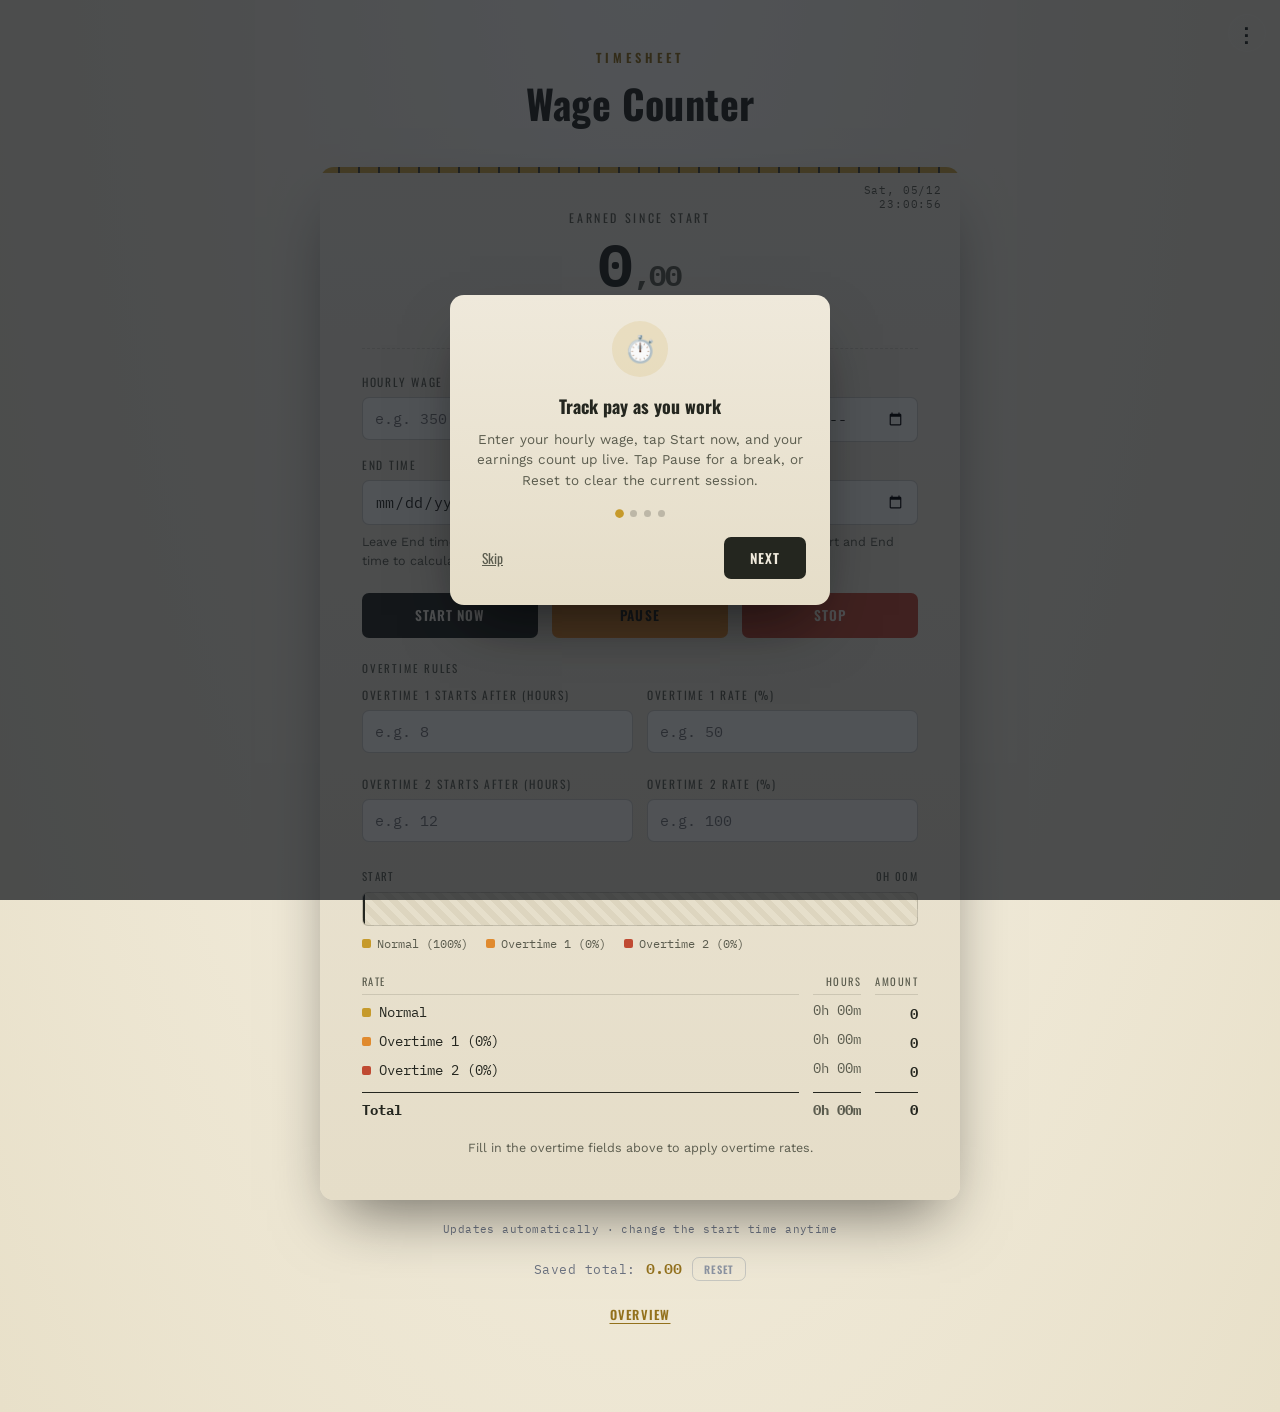
==== android/app/src/main/assets/www/index.html @ 8dcdb52b "Add files via upload" ====
<!DOCTYPE html>
<html lang="en">
<head>
<meta charset="UTF-8">
<meta name="viewport" content="width=device-width, initial-scale=1.0">
<title>Timesheet — Wage Counter</title>
<meta name="theme-color" content="#161b22">
<link rel="stylesheet" href="fonts/fonts.css">
<style>
  :root{
    --bg: #161b22;
    --bg-vignette: #0f1319;
    --paper: #efe9db;
    --paper-2: #e5ddc8;
    --ink: #24261f;
    --ink-soft: #5b5c4e;
    --brass: #c69a2b;
    --brass-soft: #ddc27a;
    --amber: #e08a2e;
    --rust: #c04a32;
    --manual: #5c8a8d;
    --muted: #8b93a1;
    --line: rgba(36,38,31,0.14);

    /* "shell" = the outer page chrome outside the paper card, theme-aware */
    --shell-bg-1: #232b38;
    --shell-bg-2: #161b22;
    --shell-bg-3: #0f1319;
    --shell-text: #f2eee2;
    --shell-text-soft: #ddc27a;
    --shell-muted: #8b93a1;
  }

  :root[data-theme="light"]{
    --shell-bg-1: #fdfbf5;
    --shell-bg-2: #f2ecdc;
    --shell-bg-3: #e8e0c9;
    --shell-text: #24261f;
    --shell-text-soft: #93711c;
    --shell-muted: #6b7280;
  }

  *{ box-sizing: border-box; }

  html,body{
    margin:0; padding:0;
    min-height:100vh;
    background:
      radial-gradient(ellipse at 50% -10%, var(--shell-bg-1) 0%, var(--shell-bg-2) 45%, var(--shell-bg-3) 100%);
    font-family: 'Work Sans', sans-serif;
    color: var(--shell-text);
    -webkit-font-smoothing: antialiased;
    transition: background .2s ease, color .2s ease;
  }

  body{
    display:flex;
    align-items:flex-start;
    justify-content:center;
    padding: 48px 18px 80px;
  }

  .wrap{ width:100%; max-width: 640px; }

  .eyebrow{
    font-family:'Oswald', sans-serif;
    font-weight:600;
    letter-spacing: 0.32em;
    text-transform: uppercase;
    font-size: 12.5px;
    color: var(--shell-text-soft);
    text-align:center;
    margin: 0 0 6px;
  }

  h1{
    font-family:'Oswald', sans-serif;
    font-weight:700;
    font-size: clamp(28px, 5.5vw, 40px);
    text-align:center;
    letter-spacing: 0.01em;
    margin: 0 0 34px;
    color: var(--shell-text);
  }

  .card{
    background: linear-gradient(180deg, var(--paper) 0%, var(--paper-2) 100%);
    color: var(--ink);
    border-radius: 14px;
    padding: 34px clamp(20px, 5vw, 42px) 30px;
    box-shadow:
      0 30px 60px -20px rgba(0,0,0,0.55),
      0 2px 0 rgba(255,255,255,0.05) inset;
    position: relative;
    overflow: hidden;
  }

  .card::before{
    content:"";
    position:absolute; top:0; left:0; right:0; height:6px;
    background: repeating-linear-gradient(90deg, var(--brass) 0 18px, var(--ink) 18px 20px);
    opacity:0.85;
  }

  .punch{
    position:absolute; top:16px; right:18px;
    font-family:'IBM Plex Mono', monospace;
    font-size:10.5px;
    color: var(--ink-soft);
    letter-spacing: 0.08em;
    text-align:right;
  }
  .punch span{ display:block; }

  .hero{
    text-align:center;
    padding: 8px 0 26px;
    border-bottom: 1px dashed var(--line);
    margin-bottom: 24px;
  }

  .hero-label{
    font-family:'Oswald', sans-serif;
    text-transform:uppercase;
    letter-spacing:0.22em;
    font-size:12px;
    color: var(--ink-soft);
    margin-bottom: 10px;
  }

  .kr-display{
    font-family:'IBM Plex Mono', monospace;
    font-weight:700;
    font-size: clamp(38px, 9vw, 58px);
    line-height:1;
    letter-spacing: -0.01em;
    color: var(--ink);
    font-variant-numeric: tabular-nums;
  }
  .kr-display .oere{ font-size: 0.5em; color: var(--ink-soft); }

  .hero-sub{
    margin-top: 10px;
    font-family:'IBM Plex Mono', monospace;
    font-size: 13.5px;
    color: var(--ink-soft);
  }
  .hero-sub b{ color: var(--rust); font-weight:600; }

  .row{
    display:flex; gap: 14px; flex-wrap: wrap;
    margin-bottom: 22px;
  }
  .field{ flex: 1 1 200px; }

  label{
    display:block;
    font-family:'Oswald', sans-serif;
    font-size: 11.5px;
    text-transform: uppercase;
    letter-spacing: 0.15em;
    color: var(--ink-soft);
    margin-bottom: 7px;
  }

  input[type="number"], input[type="datetime-local"], input[type="date"]{
    width: 100%;
    font-family:'IBM Plex Mono', monospace;
    font-size: 15px;
    padding: 11px 12px;
    border-radius: 7px;
    border: 1.5px solid rgba(36,38,31,0.22);
    background: #fbf9f3;
    color: var(--ink);
    outline: none;
    transition: border-color .15s ease, box-shadow .15s ease;
  }
  input:focus{
    border-color: var(--brass);
    box-shadow: 0 0 0 3px rgba(198,154,43,0.22);
  }

  .btnrow{ display:flex; align-items:flex-end; }

  button{
    width:100%;
    font-family:'Oswald', sans-serif;
    font-weight:600;
    letter-spacing: 0.08em;
    text-transform: uppercase;
    font-size: 13.5px;
    padding: 12.5px 16px;
    border-radius: 7px;
    border: none;
    cursor: pointer;
    background: var(--ink);
    color: var(--paper);
    transition: transform .12s ease, background .15s ease;
  }
  button:hover{ background:#3a3c30; }
  button:active{ transform: scale(0.97); }
  button:focus-visible{ outline: 3px solid var(--brass); outline-offset:2px; }

  button.btn-pause{ background: var(--amber); color: var(--ink); }
  button.btn-pause:hover{ background:#c97a1f; }
  button.btn-pause.is-paused{ background: var(--rust); color: var(--paper); }
  button.btn-pause.is-paused:hover{ background:#a63d28; }

  button.btn-stop{ background: var(--rust); color: var(--paper); }
  button.btn-stop:hover{ background:#a63d28; }

  button.btn-add{ background: var(--amber); color: var(--ink); }
  button.btn-add:hover{ background:#c97a1f; }

  button.btn-reset-mode{ background: var(--rust); color: var(--paper); }
  button.btn-reset-mode:hover{ background:#a63d28; }

  .total-bar{
    display:flex; align-items:baseline; justify-content:center; gap: 10px;
    margin-top: 20px;
    font-family:'IBM Plex Mono', monospace;
    font-size: 13px;
    color: var(--shell-muted);
  }
  .total-bar .total-label{ letter-spacing:0.04em; }
  .total-bar .total-value{ color: var(--shell-text-soft); font-weight:600; font-size: 15px; }
  .total-reset{
    width:auto; padding: 3px 11px; font-size: 10.5px;
    background: transparent; border: 1px solid rgba(139,147,161,0.4); color: var(--muted);
    text-transform: uppercase; letter-spacing: 0.08em;
  }
  .total-reset:hover{ background: rgba(139,147,161,0.15); }

  .modal-overlay{
    display:none; position:fixed; inset:0; background: rgba(15,19,25,0.72);
    align-items:center; justify-content:center; padding: 20px; z-index: 60;
  }
  .modal-overlay.show{ display:flex; }
  .modal-box{
    background: linear-gradient(180deg, var(--paper) 0%, var(--paper-2) 100%);
    color: var(--ink); border-radius: 14px; padding: 26px 24px; max-width: 380px; width:100%;
    box-shadow: 0 30px 60px -20px rgba(0,0,0,0.6);
  }
  .modal-box h3{ font-family:'Oswald', sans-serif; margin:0 0 10px; font-size:18px; }
  .modal-box p{ font-size:13.5px; color: var(--ink-soft); margin: 0 0 20px; line-height:1.5; }
  .modal-actions{ display:flex; flex-direction:column; gap:8px; }
  .modal-actions button{ width:100%; }
  .modal-cancel{
    background:none; color:var(--ink-soft); text-decoration:underline;
    font-weight:400; text-transform:none; letter-spacing:0; padding:6px;
  }
  .modal-cancel:hover{ background:none; color: var(--ink); }

  /* --- Onboarding tutorial (first launch) --- */
  .onboard-icon{
    width: 56px; height:56px; border-radius:50%;
    background: rgba(198,154,43,0.14);
    display:flex; align-items:center; justify-content:center;
    font-size: 26px; margin: 0 auto 16px;
  }
  .onboard-box h3{ text-align:center; }
  .onboard-box p{ text-align:center; }
  .onboard-dots{
    display:flex; justify-content:center; gap:7px; margin: 4px 0 20px;
  }
  .onboard-dots span{
    width:7px; height:7px; border-radius:50%;
    background: rgba(36,38,31,0.22);
    transition: background .2s ease, transform .2s ease;
  }
  .onboard-dots span.active{ background: var(--brass); transform: scale(1.25); }
  .onboard-actions{
    display:flex; align-items:center; justify-content:space-between; gap:12px;
  }
  .onboard-skip{
    width:auto; background:none; color: var(--ink-soft);
    text-decoration: underline; font-weight:400; text-transform:none;
    letter-spacing:0; padding:8px;
  }
  .onboard-skip:hover{ background:none; color: var(--ink); }
  .onboard-next{ width:auto; padding: 11px 26px; }

  .modal-box label{ text-align:left; }
  .modal-box input[type="date"],
  .modal-box input[type="number"]{
    margin-bottom: 16px;
  }
  .modal-box textarea{
    width:100%;
    font-family:'Work Sans', sans-serif;
    font-size: 14px;
    padding: 10px 12px;
    border-radius: 7px;
    border: 1.5px solid rgba(36,38,31,0.22);
    background: #fbf9f3;
    color: var(--ink);
    outline: none;
    resize: vertical;
    min-height: 56px;
    margin: 6px 0 18px;
    box-sizing: border-box;
  }
  .modal-box textarea:focus{ border-color: var(--brass); box-shadow: 0 0 0 3px rgba(198,154,43,0.22); }

  .extra-toggle{
    background:none; border: 1.5px dashed rgba(198,154,43,0.5);
    color: var(--ink-soft); font-family:'Oswald', sans-serif;
    font-size: 12px; text-transform:uppercase; letter-spacing:0.08em;
    padding: 10px; border-radius: 8px; margin-bottom: 16px;
  }
  .extra-toggle:hover{ background: rgba(198,154,43,0.08); color: var(--ink); }
  .extra-fields input{ margin-bottom: 16px; }

  .duplicate-notice{
    background: rgba(92,138,141,0.12);
    border: 1.5px dashed var(--manual);
    border-radius: 9px;
    padding: 12px 14px;
    margin: -6px 0 18px;
  }
  .duplicate-notice p{
    font-size: 12.5px; color: var(--ink); line-height:1.5; margin: 0 0 10px;
  }

  /* --- Overview link / navigation --- */
  .overview-link-row{ text-align:center; margin-top: 16px; }
  .overview-link{
    width:auto; background:none; color: var(--shell-text-soft);
    text-decoration: underline; text-underline-offset: 3px;
    font-family:'Oswald', sans-serif; font-size: 12.5px;
    letter-spacing: 0.1em; text-transform: uppercase; padding: 8px;
  }
  .overview-link:hover{ background:none; color: var(--shell-text); }

  /* --- Overview screen --- */
  #overviewView{ display:none; }
  .overview-topbar{
    display:flex; align-items:center; justify-content:space-between; gap: 10px;
    margin-bottom: 18px;
  }
  .overview-topbar button{
    width:auto; padding: 10px 16px; font-size: 12.5px;
    flex-shrink:0;
  }

  .selection-summary{
    display:none;
    align-items:center; justify-content:space-between; gap:12px;
    background: rgba(198,154,43,0.14);
    border: 1.5px dashed rgba(198,154,43,0.55);
    border-radius: 10px;
    padding: 12px 16px;
    margin-bottom: 18px;
    color: var(--paper);
    font-family:'IBM Plex Mono', monospace;
    font-size: 13px;
  }
  .selection-summary.show{ display:flex; }
  .selection-summary .sel-value{ color: var(--brass-soft); font-weight:700; font-size:16px; }
  .selection-summary button{ width:auto; padding: 7px 12px; font-size: 11px; }

  .week-empty{
    text-align:center; color: var(--muted); font-size: 13.5px;
    padding: 40px 10px; line-height:1.6;
  }

  .week-card{
    width:100%;
    display:flex; align-items:center; justify-content:space-between; gap: 12px;
    background: linear-gradient(180deg, var(--paper) 0%, var(--paper-2) 100%);
    color: var(--ink);
    border-radius: 12px;
    padding: 14px 40px 14px 18px;
    margin-bottom: 10px;
    border: 2px solid transparent;
    cursor: pointer;
    text-align:left;
    text-transform: none;
    letter-spacing: normal;
    font-weight: 400;
    position: relative;
    transition: border-color .12s ease, transform .1s ease;
    -webkit-tap-highlight-color: transparent;
    user-select: none;
  }
  .week-card:active{ transform: scale(0.98); }
  .week-card.manual-only{ border-color: var(--manual); }
  .week-card.selected{ border-color: var(--brass); box-shadow: 0 0 0 3px rgba(198,154,43,0.25); }
  .manual-badge{
    display:inline-block; margin-left:7px; padding:2px 7px; border-radius:5px;
    background: rgba(92,138,141,0.18); color: var(--manual);
    font-family:'IBM Plex Mono', monospace; font-size:9.5px; letter-spacing:0.06em;
    text-transform:uppercase; vertical-align:middle;
  }

  .week-card-delete{
    position:absolute; top:10px; right:10px;
    width:auto; background:none; border:none; color: var(--ink-soft);
    font-size: 13px; padding: 5px 8px; cursor:pointer; border-radius:6px;
    text-transform:none; letter-spacing:normal; font-weight:400;
  }
  .week-card-delete:hover{ background: rgba(192,74,50,0.12); color: var(--rust); }
  .week-card-delete.armed{ background: var(--rust); color: var(--paper); font-weight:600; font-size:10.5px; }

  .day-row-right{ display:flex; align-items:center; gap:8px; flex-shrink:0; }
  .entry-delete{
    width:auto; background:none; border:none; color: var(--ink-soft);
    font-size: 13px; padding: 4px 7px; cursor:pointer; border-radius:6px;
    flex-shrink:0;
  }
  .entry-delete:hover{ background: rgba(192,74,50,0.1); color: var(--rust); }
  .entry-delete.armed{ background: var(--rust); color: var(--paper); font-weight:600; font-size:10.5px; }
  .week-card .week-main{ font-family:'Oswald', sans-serif; font-weight:600; font-size: 15px; }
  .week-card .week-range{ font-size: 11.5px; color: var(--ink-soft); margin-top: 2px; font-family:'IBM Plex Mono', monospace; }
  .week-card .week-stats{ text-align:right; font-family:'IBM Plex Mono', monospace; }
  .week-card .week-amount{ font-weight:700; font-size: 16px; }
  .week-card .week-hours{ font-size: 11.5px; color: var(--ink-soft); margin-top:2px; }

  .overview-hint{
    text-align:center; color: var(--muted); font-size: 12px;
    margin-top: 18px; line-height:1.6;
  }

  /* --- Week detail bottom sheet --- */
  .sheet-overlay{
    display:none; position:fixed; inset:0; background: rgba(15,19,25,0.6);
    z-index: 70;
  }
  .sheet-overlay.show{ display:block; }
  .sheet-panel{
    position:fixed; left:0; right:0; bottom:0;
    top: 8vh;
    background: linear-gradient(180deg, var(--paper) 0%, var(--paper-2) 100%);
    color: var(--ink);
    border-radius: 18px 18px 0 0;
    padding: 20px clamp(18px, 5vw, 34px) 26px;
    box-shadow: 0 -20px 50px -10px rgba(0,0,0,0.5);
    display:flex; flex-direction:column;
    max-width: 640px; margin: 0 auto;
  }
  .sheet-handle{
    width: 40px; height:4px; border-radius:2px;
    background: rgba(36,38,31,0.25);
    margin: 0 auto 14px;
  }
  .sheet-header{
    display:flex; align-items:flex-start; justify-content:space-between;
    margin-bottom: 6px;
  }
  .sheet-header h3{ font-family:'Oswald', sans-serif; font-size:19px; margin:0; }
  .sheet-header .sheet-range{ font-size:12px; color: var(--ink-soft); font-family:'IBM Plex Mono', monospace; margin-top:3px; }
  .sheet-close{
    width:auto; background:none; color: var(--ink-soft);
    font-size: 20px; line-height:1; padding: 2px 8px;
  }
  .sheet-close:hover{ background: rgba(36,38,31,0.08); }
  .sheet-total{
    font-family:'IBM Plex Mono', monospace; font-size: 13.5px; color: var(--ink-soft);
    margin: 10px 0 14px; padding-bottom: 12px; border-bottom: 1px dashed var(--line);
  }
  .sheet-total b{ color: var(--ink); font-size: 16px; }
  .sheet-days{ overflow-y:auto; flex:1; }
  .day-row{
    padding: 12px 0; border-bottom: 1px solid var(--line);
  }
  .day-row:last-child{ border-bottom:none; }
  .day-row-top{
    display:flex; align-items:baseline; justify-content:space-between; gap: 10px;
  }
  .day-row .day-date{ font-family:'Oswald', sans-serif; font-weight:600; font-size: 14px; }
  .day-row .day-stats{
    font-family:'IBM Plex Mono', monospace; font-size: 13px; text-align:right; color: var(--ink-soft);
    white-space:nowrap;
  }
  .day-row .day-stats b{ color: var(--ink); }
  .day-row .day-comment{
    margin-top: 5px; font-size: 12.5px; color: var(--ink-soft);
    font-style: italic; line-height:1.4;
  }
  .day-row .day-extra{
    margin-top: 5px; font-size: 12.5px; color: var(--manual); font-weight:600;
  }

  /* --- Theme menu (3-dot button, top of app) --- */
  .theme-menu-btn{
    position: fixed; top: 14px; right: 14px; z-index: 55;
    width: 38px; height:38px; padding:0;
    border-radius: 50%;
    background: rgba(255,255,255,0.06);
    color: var(--shell-text, #f2eee2);
    font-size: 20px; line-height:1;
    display:flex; align-items:center; justify-content:center;
    border: 1px solid rgba(255,255,255,0.12);
  }
  .theme-menu-btn:hover{ background: rgba(255,255,255,0.12); }

  .theme-menu{
    display:none; position: fixed; top: 58px; right: 14px; z-index: 55;
    background: linear-gradient(180deg, var(--paper) 0%, var(--paper-2) 100%);
    border-radius: 12px; padding: 8px;
    box-shadow: 0 16px 36px -12px rgba(0,0,0,0.5);
    min-width: 190px;
  }
  .theme-menu.show{ display:block; }
  .theme-menu button{
    width:100%; text-align:left; background:none; color: var(--ink);
    text-transform:none; letter-spacing:normal; font-weight:500; font-size:13.5px;
    padding: 10px 12px; border-radius: 7px;
    display:flex; align-items:center; justify-content:space-between;
  }
  .theme-menu button:hover{ background: rgba(36,38,31,0.07); }
  .theme-menu button.active{ color: var(--ink); font-weight:700; }
  .theme-menu button.active::after{ content:"✓"; color: var(--brass); font-weight:700; }

  .row.btnrow-outer{ margin-bottom: 22px; }
  .row.btnrow-outer .field{ flex: 1 1 160px; }

  .section-label{
    font-family:'Oswald', sans-serif;
    text-transform:uppercase;
    letter-spacing:0.18em;
    font-size:11px;
    color: var(--ink-soft);
    margin: 2px 0 10px;
  }

  .paused-flag{
    display:inline-block;
    margin-left: 8px;
    color: var(--rust);
    font-weight: 700;
  }

  .timeline-wrap{ margin: 26px 0 22px; }
  .timeline-label{
    display:flex; justify-content:space-between;
    font-family:'Oswald', sans-serif;
    font-size: 11px; letter-spacing:0.12em; text-transform:uppercase;
    color: var(--ink-soft);
    margin-bottom: 8px;
  }

  .timeline{
    position:relative;
    height: 34px;
    border-radius: 6px;
    background: repeating-linear-gradient(45deg, #ddd5bf 0 6px, #e6dfcb 6px 12px);
    border: 1.5px solid rgba(36,38,31,0.18);
    overflow: hidden;
    display:flex;
  }
  .seg{
    height:100%;
    position:relative;
    min-width: 2px;
    transition: width .4s ease;
  }
  .seg.n{ background: linear-gradient(180deg, var(--brass-soft), var(--brass)); }
  .seg.h50{ background: linear-gradient(180deg, #f0ab5d, var(--amber)); }
  .seg.h100{ background: linear-gradient(180deg, #d97158, var(--rust)); }

  .now-marker{
    position:absolute; top:-5px; bottom:-5px;
    width: 2px; background: var(--ink);
    left: 100%;
  }
  .now-marker::after{
    content:"NOW";
    position:absolute; top:-19px; left:50%; transform:translateX(-50%);
    font-family:'IBM Plex Mono', monospace;
    font-size: 9.5px; font-weight:700;
    letter-spacing:0.05em;
    color: var(--ink-soft);
  }
  .now-marker::before{
    content:"";
    position:absolute; top:-4px; left:50%; transform:translateX(-50%);
    width:6px; height:6px; border-radius:50%;
    background: var(--rust);
    box-shadow: 0 0 0 3px rgba(192,74,50,0.25);
  }

  .legend{
    display:flex; gap: 18px; flex-wrap:wrap;
    margin-top: 10px;
    font-family:'IBM Plex Mono', monospace;
    font-size: 11.5px;
    color: var(--ink-soft);
  }
  .legend span{ display:inline-flex; align-items:center; gap:6px; }
  .dot{ width:9px; height:9px; border-radius:2px; display:inline-block; }
  .dot.n{ background: var(--brass); }
  .dot.h50{ background: var(--amber); }
  .dot.h100{ background: var(--rust); }

  .breakdown{
    display:grid;
    grid-template-columns: 1fr auto auto;
    gap: 6px 14px;
    font-family:'IBM Plex Mono', monospace;
    font-size: 14px;
  }
  .breakdown .head{
    font-family:'Oswald', sans-serif;
    font-size: 10.5px;
    text-transform:uppercase;
    letter-spacing:0.14em;
    color: var(--ink-soft);
    padding-bottom: 5px;
    border-bottom: 1px solid var(--line);
  }
  .breakdown .rate-label{ display:flex; align-items:center; gap:8px; }
  .breakdown .val-kr{ text-align:right; font-weight:600; }
  .breakdown .val-t{ text-align:right; color: var(--ink-soft); }
  .breakdown .tot{ border-top: 1.5px solid var(--ink); margin-top:4px; padding-top:8px; font-weight:700; }

  .hint{
    margin-top: 20px;
    font-size: 12.5px;
    color: var(--ink-soft);
    line-height:1.5;
    text-align:center;
  }

  footer{
    text-align:center;
    margin-top: 22px;
    font-family:'IBM Plex Mono', monospace;
    font-size: 11px;
    color: var(--shell-muted);
    letter-spacing: 0.04em;
  }

  .install-banner{
    display:none;
    align-items:center;
    justify-content:space-between;
    gap: 14px;
    background: linear-gradient(180deg, var(--paper) 0%, var(--paper-2) 100%);
    color: var(--ink);
    border-radius: 12px;
    padding: 14px 18px;
    margin-bottom: 22px;
    box-shadow: 0 12px 30px -12px rgba(0,0,0,0.4);
  }
  .install-banner.show{ display:flex; }
  .install-banner p{
    margin:0;
    font-size: 13.5px;
    line-height:1.4;
  }
  .install-banner strong{ display:block; font-family:'Oswald', sans-serif; font-size:13px; text-transform:uppercase; letter-spacing:0.08em; margin-bottom:2px; }
  .install-banner button{
    flex-shrink:0;
    width:auto;
    padding: 10px 18px;
    font-size:12.5px;
  }
  .install-dismiss{
    background:none; border:none; color: var(--ink-soft);
    font-size: 18px; line-height:1; cursor:pointer; padding: 0 4px; width:auto;
  }

  @media (prefers-reduced-motion: reduce){
    .seg{ transition:none; }
  }
</style>
</head>
<body>
<button id="themeMenuBtn" class="theme-menu-btn" aria-label="Theme settings">⋮</button>
<div id="themeMenu" class="theme-menu">
  <button type="button" data-theme-choice="light">Light</button>
  <button type="button" data-theme-choice="dark">Dark</button>
  <button type="button" data-theme-choice="system">Use device setting</button>
</div>

<div class="modal-overlay" id="onboardModal">
  <div class="modal-box onboard-box" id="onboardBox">
    <!-- content filled in by JS -->
  </div>
</div>

<div class="wrap">
  <p class="eyebrow">Timesheet</p>
  <h1>Wage Counter</h1>

  <div class="install-banner" id="installBanner">
    <p><strong>Install this app</strong>Get a full-screen app with no browser bar, and offline access.</p>
    <button id="installBtn">Install</button>
    <button class="install-dismiss" id="installDismiss" aria-label="Dismiss">✕</button>
  </div>

  <div class="card">
    <div class="punch"><span id="punchDate">—</span><span id="punchClock">—</span></div>

    <div class="hero">
      <div class="hero-label">Earned since start</div>
      <div class="kr-display"><span id="krWhole">0</span><span class="oere">,<span id="krOere">00</span></span></div>
      <div class="hero-sub" id="heroSub">Set hourly wage and start time to begin</div>
    </div>

    <div class="row">
      <div class="field">
        <label for="wage">Hourly wage</label>
        <input type="number" id="wage" min="0" step="0.01" placeholder="e.g. 350.00" value="">
      </div>
      <div class="field">
        <label for="startInput">Start time</label>
        <input type="datetime-local" id="startInput">
      </div>
      <div class="field">
        <label for="endInput">End time</label>
        <input type="datetime-local" id="endInput">
      </div>
    </div>
    <p class="hint" style="margin-top:-14px; margin-bottom:22px; text-align:left;">Leave End time blank to keep counting live from now. Enter both a past Start and End time to calculate an already-worked shift.</p>

    <div class="row btnrow-outer">
      <div class="field btnrow">
        <button id="startBtn">Start now</button>
      </div>
      <div class="field btnrow">
        <button id="pauseBtn" class="btn-pause">Pause</button>
      </div>
      <div class="field btnrow">
        <button id="stopBtn" class="btn-stop">Stop</button>
      </div>
    </div>

    <div class="section-label">Overtime rules</div>
    <div class="row">
      <div class="field">
        <label for="ot1Hours">Overtime 1 starts after (hours)</label>
        <input type="number" id="ot1Hours" min="0" step="0.25" placeholder="e.g. 8" value="">
      </div>
      <div class="field">
        <label for="ot1Pct">Overtime 1 rate (%)</label>
        <input type="number" id="ot1Pct" min="0" step="1" placeholder="e.g. 50" value="">
      </div>
    </div>
    <div class="row">
      <div class="field">
        <label for="ot2Hours">Overtime 2 starts after (hours)</label>
        <input type="number" id="ot2Hours" min="0" step="0.25" placeholder="e.g. 12" value="">
      </div>
      <div class="field">
        <label for="ot2Pct">Overtime 2 rate (%)</label>
        <input type="number" id="ot2Pct" min="0" step="1" placeholder="e.g. 100" value="">
      </div>
    </div>

    <div class="timeline-wrap">
      <div class="timeline-label"><span>Start</span><span id="elapsedLabel">0h 00m</span></div>
      <div class="timeline" id="timeline">
        <div class="now-marker" id="nowMarker"></div>
      </div>
      <div class="legend">
        <span><i class="dot n"></i>Normal (100%)</span>
        <span><i class="dot h50"></i><span id="legendOt1Label">Overtime 1 (50%)</span></span>
        <span><i class="dot h100"></i><span id="legendOt2Label">Overtime 2 (100%)</span></span>
      </div>
    </div>

    <div class="breakdown">
      <div class="head">Rate</div>
      <div class="head" style="text-align:right;">Hours</div>
      <div class="head" style="text-align:right;">Amount</div>

      <div class="rate-label"><i class="dot n"></i>Normal</div>
      <div class="val-t" id="tN">0h 00m</div>
      <div class="val-kr" id="krN">0</div>

      <div class="rate-label"><i class="dot h50"></i><span id="rateOt1Label">Overtime 1</span></div>
      <div class="val-t" id="t50">0h 00m</div>
      <div class="val-kr" id="kr50">0</div>

      <div class="rate-label"><i class="dot h100"></i><span id="rateOt2Label">Overtime 2</span></div>
      <div class="val-t" id="t100">0h 00m</div>
      <div class="val-kr" id="kr100">0</div>

      <div class="rate-label tot">Total</div>
      <div class="val-t tot" id="tTot">0h 00m</div>
      <div class="val-kr tot" id="krTot">0</div>
    </div>

    <p class="hint" id="hintText">Overtime rates apply after the hours you set above. Leave a field blank to skip that overtime tier.</p>
  </div>

  <footer>Updates automatically · change the start time anytime</footer>

  <div class="total-bar">
    <span class="total-label">Saved total:</span>
    <span class="total-value" id="totalValue">0</span>
    <button class="total-reset" id="resetTotalBtn">Reset</button>
  </div>

  <div class="overview-link-row">
    <button class="overview-link" id="overviewBtn">Overview</button>
  </div>
</div>

<div class="wrap" id="overviewView">
  <p class="eyebrow">Timesheet</p>
  <h1>Overview</h1>

  <div class="card">
    <div class="overview-topbar">
      <button id="mainPageBtn">← Main page</button>
      <button id="addWeekBtn" class="btn-add">+ Add week</button>
    </div>

    <div class="selection-summary" id="selectionSummary">
      <span><span id="selCount">0</span> weeks selected · <span class="sel-value" id="selTotal">0</span></span>
      <button id="selClearBtn" class="modal-cancel" style="text-decoration:underline;">Clear</button>
    </div>

    <div id="weeksList"></div>

    <p class="overview-hint">Tap a week to see the daily breakdown. Double-tap a week to add it to a combined total — double-tap again to remove it.</p>
  </div>
</div>

<div class="sheet-overlay" id="sheetOverlay">
  <div class="sheet-panel">
    <div class="sheet-handle"></div>
    <div class="sheet-header">
      <div>
        <h3 id="sheetTitle">Week</h3>
        <div class="sheet-range" id="sheetRange"></div>
      </div>
      <button class="sheet-close" id="sheetCloseBtn" aria-label="Close">✕</button>
    </div>
    <div class="sheet-total" id="sheetTotal"></div>
    <div class="sheet-days" id="sheetDays"></div>
  </div>
</div>

<div class="modal-overlay" id="addWeekModal">
  <div class="modal-box">
    <h3>Add a week's earnings</h3>
    <p>For a week you didn't track day-by-day — this adds one total for the whole week, with no daily breakdown.</p>
    <label for="addWeekDate">Any date within that week</label>
    <input type="date" id="addWeekDate">
    <label for="addWeekAmount">Amount earned</label>
    <input type="number" id="addWeekAmount" min="0" step="0.01" placeholder="e.g. 4200">
    <label for="addWeekHours">Hours worked (optional)</label>
    <input type="number" id="addWeekHours" min="0" step="0.25" placeholder="e.g. 37.5">
    <label for="addWeekComment">Comment (optional)</label>
    <textarea id="addWeekComment" placeholder="e.g. estimated from payslip"></textarea>

    <div class="duplicate-notice" id="duplicateNotice" style="display:none;">
      <p id="duplicateNoticeText"></p>
      <button id="editExistingBtn" class="btn-add">Edit existing entry instead</button>
    </div>

    <div class="modal-actions">
      <button id="addWeekSaveBtn" class="btn-add">Add</button>
      <button id="addWeekCancelBtn" class="modal-cancel">Cancel</button>
    </div>
  </div>
</div>

<div class="modal-overlay" id="stopModal">
  <div class="modal-box">
    <h3>Stop this session?</h3>
    <p>Save this session's earnings to your saved total before stopping?</p>
    <label for="stopComment">Comment (optional)</label>
    <textarea id="stopComment" placeholder="e.g. covered for Alex, extra busy shift…"></textarea>

    <button type="button" id="extraToggleBtn" class="extra-toggle">+ Add extra amount (tips, bonus…)</button>
    <div id="extraFields" class="extra-fields" style="display:none;">
      <label for="extraDesc">What is it?</label>
      <input type="text" id="extraDesc" placeholder="e.g. tips">
      <label for="extraAmount">Extra amount</label>
      <input type="number" id="extraAmount" min="0" step="0.01" placeholder="e.g. 150">
    </div>

    <div class="modal-actions">
      <button id="stopSaveBtn">Save &amp; stop</button>
      <button id="stopDiscardBtn" class="btn-stop">Discard &amp; stop</button>
      <button id="stopCancelBtn" class="modal-cancel">Cancel</button>
    </div>
  </div>
</div>

<script>
  // --- Theme (light / dark / system) — applied immediately, before anything
  // else, so the page never flashes the wrong theme on load ---
  const THEME_STORAGE_KEY = 'wage-counter-theme-v1';

  function getSystemTheme(){
    return (window.matchMedia && window.matchMedia('(prefers-color-scheme: light)').matches) ? 'light' : 'dark';
  }
  function loadThemeChoice(){
    try{ return localStorage.getItem(THEME_STORAGE_KEY) || 'system'; }catch(e){ return 'system'; }
  }
  function saveThemeChoice(choice){
    try{ localStorage.setItem(THEME_STORAGE_KEY, choice); }catch(e){ /* ignore */ }
  }
  let currentThemeChoice = loadThemeChoice();
  function applyTheme(choice){
    const effective = choice === 'system' ? getSystemTheme() : choice;
    document.documentElement.setAttribute('data-theme', effective);
  }
  applyTheme(currentThemeChoice);
  if(window.matchMedia){
    window.matchMedia('(prefers-color-scheme: light)').addEventListener('change', () => {
      if(currentThemeChoice === 'system') applyTheme('system');
    });
  }

  // --- Storage (localStorage) ---
  const STORAGE_KEY = 'wage-counter-state-v2';
  const TOTAL_STORAGE_KEY = 'wage-counter-saved-total-v1';

  let savedTotal = 0;
  function loadSavedTotal(){
    try{
      const raw = localStorage.getItem(TOTAL_STORAGE_KEY);
      savedTotal = raw ? (parseFloat(raw) || 0) : 0;
    }catch(e){ savedTotal = 0; }
  }
  function persistSavedTotal(){
    try{ localStorage.setItem(TOTAL_STORAGE_KEY, String(savedTotal)); }catch(e){ /* ignore */ }
  }
  function renderSavedTotal(){
    document.getElementById('totalValue').textContent = savedTotal.toLocaleString('en-GB', {minimumFractionDigits:2, maximumFractionDigits:2});
  }

  // --- Sessions log (for the Overview page: date, hours, amount, comment per saved shift) ---
  const SESSIONS_STORAGE_KEY = 'wage-counter-sessions-v1';
  let sessions = [];

  function loadSessions(){
    try{
      const raw = localStorage.getItem(SESSIONS_STORAGE_KEY);
      sessions = raw ? (JSON.parse(raw) || []) : [];
    }catch(e){ sessions = []; }
  }
  function persistSessions(){
    try{ localStorage.setItem(SESSIONS_STORAGE_KEY, JSON.stringify(sessions)); }catch(e){ /* ignore */ }
  }

  // --- Manual week entries (a single total for a week with no day-by-day tracking) ---
  const MANUAL_STORAGE_KEY = 'wage-counter-manual-weeks-v1';
  let manualEntries = [];

  function loadManualEntries(){
    try{
      const raw = localStorage.getItem(MANUAL_STORAGE_KEY);
      manualEntries = raw ? (JSON.parse(raw) || []) : [];
    }catch(e){ manualEntries = []; }
  }
  function persistManualEntries(){
    try{ localStorage.setItem(MANUAL_STORAGE_KEY, JSON.stringify(manualEntries)); }catch(e){ /* ignore */ }
  }

  // ISO 8601 week number + week-year for a given date
  function getISOWeekInfo(date){
    const d = new Date(Date.UTC(date.getFullYear(), date.getMonth(), date.getDate()));
    const dayNum = (d.getUTCDay() + 6) % 7; // Mon=0..Sun=6
    d.setUTCDate(d.getUTCDate() - dayNum + 3); // nearest Thursday
    const firstThursday = new Date(Date.UTC(d.getUTCFullYear(), 0, 4));
    const firstDayNum = (firstThursday.getUTCDay() + 6) % 7;
    firstThursday.setUTCDate(firstThursday.getUTCDate() - firstDayNum + 3);
    const weekNo = 1 + Math.round((d - firstThursday) / (7*24*3600*1000));
    return { week: weekNo, year: d.getUTCFullYear() };
  }
  function weekKeyFor(date){
    const info = getISOWeekInfo(date);
    return `${info.year}-W${String(info.week).padStart(2,'0')}`;
  }
  // Monday 00:00 of the week containing `date` (local time)
  function getWeekStart(date){
    const d = new Date(date);
    const day = (d.getDay() + 6) % 7; // Mon=0
    d.setHours(0,0,0,0);
    d.setDate(d.getDate() - day);
    return d;
  }
  function fmtShortDate(d){
    return d.toLocaleDateString('en-GB', {day:'numeric', month:'short'});
  }

  function saveState(){
    try{
      localStorage.setItem(STORAGE_KEY, JSON.stringify({
        wage: wageInput.value,
        start: startInput.value,
        end: endInput.value,
        ot1Hours: ot1HoursInput.value,
        ot1Pct: ot1PctInput.value,
        ot2Hours: ot2HoursInput.value,
        ot2Pct: ot2PctInput.value,
        isPaused,
        pausedAt: pausedAt ? pausedAt.toISOString() : null,
        totalPausedMs
      }));
    }catch(e){ /* storage unavailable, ignore */ }
  }

  function loadState(){
    try{
      const raw = localStorage.getItem(STORAGE_KEY);
      if(!raw) return false;
      const s = JSON.parse(raw);
      if(s.wage) wageInput.value = s.wage;
      if(s.start) startInput.value = s.start;
      if(s.end) endInput.value = s.end;
      if(s.ot1Hours !== undefined && s.ot1Hours !== '') ot1HoursInput.value = s.ot1Hours;
      if(s.ot1Pct !== undefined && s.ot1Pct !== '') ot1PctInput.value = s.ot1Pct;
      if(s.ot2Hours !== undefined && s.ot2Hours !== '') ot2HoursInput.value = s.ot2Hours;
      if(s.ot2Pct !== undefined && s.ot2Pct !== '') ot2PctInput.value = s.ot2Pct;
      isPaused = !!s.isPaused;
      pausedAt = s.pausedAt ? new Date(s.pausedAt) : null;
      totalPausedMs = s.totalPausedMs || 0;
      return true;
    }catch(e){ return false; }
  }

  const wageInput = document.getElementById('wage');
  const startInput = document.getElementById('startInput');
  const endInput = document.getElementById('endInput');
  const startBtn = document.getElementById('startBtn');
  const pauseBtn = document.getElementById('pauseBtn');
  const stopBtn = document.getElementById('stopBtn');
  const stopModal = document.getElementById('stopModal');
  const stopSaveBtn = document.getElementById('stopSaveBtn');
  const stopDiscardBtn = document.getElementById('stopDiscardBtn');
  const stopCancelBtn = document.getElementById('stopCancelBtn');
  const resetTotalBtn = document.getElementById('resetTotalBtn');
  const ot1HoursInput = document.getElementById('ot1Hours');
  const ot1PctInput = document.getElementById('ot1Pct');
  const ot2HoursInput = document.getElementById('ot2Hours');
  const ot2PctInput = document.getElementById('ot2Pct');

  // pause state
  let isPaused = false;
  let pausedAt = null;      // Date when pause was pressed
  let totalPausedMs = 0;    // accumulated paused time since start

  function toLocalInputValue(d){
    const pad = n => String(n).padStart(2,'0');
    return `${d.getFullYear()}-${pad(d.getMonth()+1)}-${pad(d.getDate())}T${pad(d.getHours())}:${pad(d.getMinutes())}`;
  }

  // effective "now" that accounts for pause (freezes progress while paused)
  function getEffectiveNow(){
    const real = new Date();
    const reference = isPaused ? pausedAt : real;
    return new Date(reference.getTime() - totalPausedMs);
  }

  // the moment used for all earnings calculations: an explicit End time if
  // one is entered (e.g. to work out an already-finished past shift), or
  // the live, pause-aware "now" if End time is left blank
  function getCalcEnd(){
    const endVal = new Date(endInput.value);
    if(endInput.value !== '' && !isNaN(endVal)) return endVal;
    return getEffectiveNow();
  }

  function hasExplicitEnd(){
    const endVal = new Date(endInput.value);
    return endInput.value !== '' && !isNaN(endVal);
  }

  function setPauseButtonState(){
    if(isPaused){
      pauseBtn.textContent = 'Resume';
      pauseBtn.classList.add('is-paused');
    } else {
      pauseBtn.textContent = 'Pause';
      pauseBtn.classList.remove('is-paused');
    }
  }

  // toggles the Start button between "Start now" (no active session) and
  // "Reset" (a session is running or paused) — Reset clears it back to 0
  function updateStartButtonLabel(){
    const hasSession = startInput.value !== '' && !isNaN(new Date(startInput.value));
    startBtn.textContent = hasSession ? 'Reset' : 'Start now';
    startBtn.classList.toggle('btn-reset-mode', hasSession);
  }

  // restore saved state — leave start blank if nothing was saved or if it
  // was intentionally reset; the counter only begins once "Start now" is pressed
  loadState();

  startBtn.addEventListener('click', () => {
    const hasSession = startInput.value !== '' && !isNaN(new Date(startInput.value));
    if(hasSession){
      // Reset: clear the running session entirely — back to 0, won't count
      // again until "Start now" is pressed
      startInput.value = '';
      endInput.value = '';
    } else {
      // Start now
      startInput.value = toLocalInputValue(new Date());
    }
    isPaused = false;
    pausedAt = null;
    totalPausedMs = 0;
    setPauseButtonState();
    saveState();
    render();
  });

  pauseBtn.addEventListener('click', () => {
    if(!isPaused){
      isPaused = true;
      pausedAt = new Date();
    } else {
      totalPausedMs += (new Date() - pausedAt);
      isPaused = false;
      pausedAt = null;
    }
    setPauseButtonState();
    saveState();
    render();
  });

  // --- Stop button: ends the current session, optionally banking its earnings ---
  function endCurrentSession(){
    startInput.value = '';
    endInput.value = '';
    isPaused = false;
    pausedAt = null;
    totalPausedMs = 0;
    setPauseButtonState();
    saveState();
    render();
  }

  const stopComment = document.getElementById('stopComment');
  const extraToggleBtn = document.getElementById('extraToggleBtn');
  const extraFields = document.getElementById('extraFields');
  const extraDesc = document.getElementById('extraDesc');
  const extraAmount = document.getElementById('extraAmount');

  extraToggleBtn.addEventListener('click', () => {
    const showing = extraFields.style.display !== 'none';
    extraFields.style.display = showing ? 'none' : 'block';
    extraToggleBtn.textContent = showing ? '+ Add extra amount (tips, bonus…)' : '− Remove extra amount';
  });

  function resetExtraFields(){
    extraDesc.value = '';
    extraAmount.value = '';
    extraFields.style.display = 'none';
    extraToggleBtn.textContent = '+ Add extra amount (tips, bonus…)';
  }

  stopBtn.addEventListener('click', () => {
    stopModal.classList.add('show');
  });

  stopCancelBtn.addEventListener('click', () => {
    stopModal.classList.remove('show');
  });

  stopSaveBtn.addEventListener('click', () => {
    const wage = parseFloat(wageInput.value);
    const start = new Date(startInput.value);
    const calcEnd = getCalcEnd();
    if(!isNaN(start) && wage > 0 && calcEnd > start){
      const settings = getSettings();
      const data = computeAll(start, calcEnd, wage, settings);

      const extraAmt = parseFloat(extraAmount.value);
      const hasExtra = !isNaN(extraAmt) && extraAmt > 0;
      const extraDescVal = extraDesc.value.trim();
      const totalWithExtra = data.totalKr + (hasExtra ? extraAmt : 0);

      savedTotal += totalWithExtra;
      persistSavedTotal();
      renderSavedTotal();

      sessions.push({
        id: 'sess_' + Date.now() + '_' + Math.random().toString(36).slice(2,8),
        start: start.toISOString(),
        end: calcEnd.toISOString(),
        hours: data.totalHours,
        amount: totalWithExtra,
        comment: stopComment.value.trim(),
        weekKey: weekKeyFor(start),
        extra: hasExtra ? { amount: extraAmt, description: extraDescVal } : null
      });
      persistSessions();
    }
    stopComment.value = '';
    resetExtraFields();
    stopModal.classList.remove('show');
    endCurrentSession();
  });

  stopDiscardBtn.addEventListener('click', () => {
    stopComment.value = '';
    resetExtraFields();
    stopModal.classList.remove('show');
    endCurrentSession();
  });

  resetTotalBtn.addEventListener('click', () => {
    savedTotal = 0;
    persistSavedTotal();
    renderSavedTotal();
  });

  // --- Overview page: navigation, weekly summary cards, day-detail sheet,
  //     and double-tap multi-week selection for a combined total ---
  const mainView = document.querySelector('body > div.wrap:not(#overviewView)');
  const overviewView = document.getElementById('overviewView');
  const overviewBtn = document.getElementById('overviewBtn');
  const mainPageBtn = document.getElementById('mainPageBtn');
  const weeksList = document.getElementById('weeksList');
  const selectionSummary = document.getElementById('selectionSummary');
  const selCount = document.getElementById('selCount');
  const selTotal = document.getElementById('selTotal');
  const selClearBtn = document.getElementById('selClearBtn');
  const sheetOverlay = document.getElementById('sheetOverlay');
  const sheetTitle = document.getElementById('sheetTitle');
  const sheetRange = document.getElementById('sheetRange');
  const sheetTotal = document.getElementById('sheetTotal');
  const sheetDays = document.getElementById('sheetDays');
  const sheetCloseBtn = document.getElementById('sheetCloseBtn');

  let selectedWeeks = new Set();
  const weekClickTimers = {};
  const DOUBLE_TAP_MS = 320;

  function showOverview(){
    mainView.style.display = 'none';
    overviewView.style.display = 'block';
    renderOverview();
  }
  function showMain(){
    overviewView.style.display = 'none';
    mainView.style.display = '';
  }

  overviewBtn.addEventListener('click', showOverview);
  mainPageBtn.addEventListener('click', showMain);

  function groupSessionsByWeek(){
    const groups = {};
    sessions.forEach(s => {
      if(!groups[s.weekKey]) groups[s.weekKey] = [];
      groups[s.weekKey].push(s);
    });
    return groups;
  }

  function getAllWeekKeys(){
    const keys = new Set();
    sessions.forEach(s => keys.add(s.weekKey));
    manualEntries.forEach(m => keys.add(m.weekKey));
    return Array.from(keys);
  }

  function getWeekAggregate(weekKey){
    const weekSessions = sessions.filter(s => s.weekKey === weekKey);
    const weekManuals = manualEntries.filter(m => m.weekKey === weekKey);
    const amount = weekSessions.reduce((sum,s) => sum+s.amount, 0) + weekManuals.reduce((sum,m) => sum+m.amount, 0);
    const hours = weekSessions.reduce((sum,s) => sum+s.hours, 0) + weekManuals.reduce((sum,m) => sum+(m.hours||0), 0);
    return { weekSessions, weekManuals, amount, hours, count: weekSessions.length + weekManuals.length };
  }

  // Monday (local, midnight) of the ISO week described by a 'YYYY-Www' key —
  // works even for weeks that only have a manual entry and no tracked session
  function weekKeyToMonday(weekKey){
    const [yearStr, weekStr] = weekKey.split('-W');
    const year = parseInt(yearStr, 10);
    const week = parseInt(weekStr, 10);
    const jan4 = new Date(year, 0, 4);
    const jan4Day = (jan4.getDay() + 6) % 7; // Mon=0
    const week1Monday = new Date(jan4);
    week1Monday.setDate(jan4.getDate() - jan4Day);
    const monday = new Date(week1Monday);
    monday.setDate(week1Monday.getDate() + (week - 1) * 7);
    return monday;
  }

  function renderOverview(){
    const weekKeys = getAllWeekKeys().sort().reverse(); // most recent week first

    weeksList.innerHTML = '';

    if(weekKeys.length === 0){
      weeksList.innerHTML = '<p class="week-empty">No sessions saved yet.<br>Use Stop → Save &amp; stop to log a shift, or "+ Add week" for a week without daily tracking.</p>';
      updateSelectionSummary();
      return;
    }

    weekKeys.forEach(weekKey => {
      const agg = getWeekAggregate(weekKey);
      const weekStart = weekKeyToMonday(weekKey);
      const weekEnd = new Date(weekStart);
      weekEnd.setDate(weekEnd.getDate() + 6);
      const [yearStr, weekStr] = weekKey.split('-W');
      const isManualOnly = agg.weekSessions.length === 0 && agg.weekManuals.length > 0;

      const card = document.createElement('div');
      card.className = 'week-card'
        + (isManualOnly ? ' manual-only' : '')
        + (selectedWeeks.has(weekKey) ? ' selected' : '');
      card.setAttribute('role', 'button');
      card.setAttribute('tabindex', '0');
      card.innerHTML = `
        <div>
          <div class="week-main">Week ${parseInt(weekStr,10)} · ${yearStr}${isManualOnly ? '<span class="manual-badge">Manual</span>' : ''}</div>
          <div class="week-range">${fmtShortDate(weekStart)} – ${fmtShortDate(weekEnd)}</div>
        </div>
        <div class="week-stats">
          <div class="week-amount">${agg.amount.toLocaleString('en-GB', {maximumFractionDigits:0})}</div>
          <div class="week-hours">${fmtHM(agg.hours)} · ${agg.count} entr${agg.count===1?'y':'ies'}</div>
        </div>
        <button class="week-card-delete" data-week="${weekKey}" aria-label="Delete this week">🗑</button>
      `;
      card.addEventListener('click', (e) => {
        if(e.target.closest('.week-card-delete')) return;
        handleWeekClick(weekKey);
      });
      weeksList.appendChild(card);
    });

    updateSelectionSummary();
  }

  function handleWeekClick(weekKey){
    if(weekClickTimers[weekKey]){
      // second click within the window — treat as a double-tap: toggle selection
      clearTimeout(weekClickTimers[weekKey]);
      delete weekClickTimers[weekKey];
      toggleWeekSelection(weekKey);
    } else {
      weekClickTimers[weekKey] = setTimeout(() => {
        delete weekClickTimers[weekKey];
        openWeekDetail(weekKey);
      }, DOUBLE_TAP_MS);
    }
  }

  function toggleWeekSelection(weekKey){
    if(selectedWeeks.has(weekKey)) selectedWeeks.delete(weekKey);
    else selectedWeeks.add(weekKey);
    renderOverview();
  }

  function updateSelectionSummary(){
    if(selectedWeeks.size === 0){
      selectionSummary.classList.remove('show');
      return;
    }
    let total = 0;
    selectedWeeks.forEach(wk => { total += getWeekAggregate(wk).amount; });
    selCount.textContent = selectedWeeks.size;
    selTotal.textContent = total.toLocaleString('en-GB', {maximumFractionDigits:0});
    selectionSummary.classList.add('show');
  }

  selClearBtn.addEventListener('click', () => {
    selectedWeeks.clear();
    renderOverview();
  });

  let currentSheetWeekKey = null;

  function openWeekDetail(weekKey){
    const agg = getWeekAggregate(weekKey);
    if(agg.count === 0){ closeWeekDetail(); return; }

    currentSheetWeekKey = weekKey;

    const weekStart = weekKeyToMonday(weekKey);
    const weekEnd = new Date(weekStart);
    weekEnd.setDate(weekEnd.getDate() + 6);
    const [yearStr, weekStr] = weekKey.split('-W');

    sheetTitle.textContent = `Week ${parseInt(weekStr,10)} · ${yearStr}`;
    sheetRange.textContent = `${fmtShortDate(weekStart)} – ${fmtShortDate(weekEnd)}`;
    sheetTotal.innerHTML = `${fmtHM(agg.hours)} total · <b>${agg.amount.toLocaleString('en-GB',{maximumFractionDigits:0})}</b> earned`;

    sheetDays.innerHTML = '';

    const sortedSessions = agg.weekSessions.slice().sort((a,b) => new Date(a.start) - new Date(b.start));
    const showSectionLabels = sortedSessions.length > 0 && agg.weekManuals.length > 0;

    if(showSectionLabels && sortedSessions.length){
      sheetDays.insertAdjacentHTML('beforeend', '<div class="section-label" style="margin-top:4px;">Daily sessions</div>');
    }
    sortedSessions.forEach(s => {
      const d = new Date(s.start);
      const dow = d.toLocaleDateString('en-GB', {weekday:'long'});
      const dateStr = d.toLocaleDateString('en-GB', {day:'numeric', month:'short'});
      const row = document.createElement('div');
      row.className = 'day-row';
      const extraLine = s.extra
        ? `<div class="day-extra">+ ${s.extra.amount.toLocaleString('en-GB',{maximumFractionDigits:0})}${s.extra.description ? ' — ' + escapeHtml(s.extra.description) : ''}</div>`
        : '';
      row.innerHTML = `
        <div class="day-row-top">
          <span class="day-date">${dow}, ${dateStr}</span>
          <span class="day-row-right">
            <span class="day-stats"><b>${s.amount.toLocaleString('en-GB',{maximumFractionDigits:0})}</b> · ${fmtHM(s.hours)}</span>
            <button class="entry-delete" data-type="session" data-id="${s.id}" aria-label="Delete entry">🗑</button>
          </span>
        </div>
        ${extraLine}
        ${s.comment ? `<div class="day-comment">"${escapeHtml(s.comment)}"</div>` : ''}
      `;
      sheetDays.appendChild(row);
    });

    if(showSectionLabels && agg.weekManuals.length){
      sheetDays.insertAdjacentHTML('beforeend', '<div class="section-label" style="margin-top:10px;">Manual entries (week total, no daily breakdown)</div>');
    }
    agg.weekManuals.forEach(m => {
      const row = document.createElement('div');
      row.className = 'day-row';
      const hoursPart = m.hours ? ` · ${fmtHM(m.hours)}` : '';
      row.innerHTML = `
        <div class="day-row-top">
          <span class="day-date">Manual entry</span>
          <span class="day-row-right">
            <span class="day-stats"><b>${m.amount.toLocaleString('en-GB',{maximumFractionDigits:0})}</b>${hoursPart}</span>
            <button class="entry-delete" data-type="manual" data-id="${m.id}" aria-label="Delete entry">🗑</button>
          </span>
        </div>
        ${m.comment ? `<div class="day-comment">"${escapeHtml(m.comment)}"</div>` : ''}
      `;
      sheetDays.appendChild(row);
    });

    sheetOverlay.classList.add('show');
  }

  function closeWeekDetail(){
    sheetOverlay.classList.remove('show');
    currentSheetWeekKey = null;
  }

  sheetCloseBtn.addEventListener('click', closeWeekDetail);
  sheetOverlay.addEventListener('click', (e) => {
    if(e.target === sheetOverlay) closeWeekDetail();
  });

  function escapeHtml(str){
    const div = document.createElement('div');
    div.textContent = str;
    return div.innerHTML;
  }

  // --- Delete individual entries (inside a week's detail sheet) ---
  // tap-once-to-arm, tap-again-to-confirm — consistent with the app's
  // existing double-tap pattern, no native browser dialogs
  const entryDeleteArmed = {};
  const ARM_TIMEOUT_MS = 2500;

  sheetDays.addEventListener('click', (e) => {
    const btn = e.target.closest('.entry-delete');
    if(!btn) return;
    const id = btn.dataset.id;
    const type = btn.dataset.type;

    if(entryDeleteArmed[id]){
      clearTimeout(entryDeleteArmed[id]);
      delete entryDeleteArmed[id];
      deleteEntry(type, id);
    } else {
      btn.classList.add('armed');
      btn.textContent = 'Confirm?';
      entryDeleteArmed[id] = setTimeout(() => {
        delete entryDeleteArmed[id];
        btn.classList.remove('armed');
        btn.textContent = '🗑';
      }, ARM_TIMEOUT_MS);
    }
  });

  function deleteEntry(type, id){
    if(type === 'session'){
      sessions = sessions.filter(s => s.id !== id);
      persistSessions();
    } else {
      manualEntries = manualEntries.filter(m => m.id !== id);
      persistManualEntries();
    }
    const weekKey = currentSheetWeekKey;
    renderOverview();
    if(weekKey && getWeekAggregate(weekKey).count > 0){
      openWeekDetail(weekKey);
    } else {
      closeWeekDetail();
    }
  }

  // --- Delete an entire week directly from the Overview list ---
  const weekDeleteArmed = {};

  weeksList.addEventListener('click', (e) => {
    const btn = e.target.closest('.week-card-delete');
    if(!btn) return;
    const weekKey = btn.dataset.week;

    if(weekDeleteArmed[weekKey]){
      clearTimeout(weekDeleteArmed[weekKey]);
      delete weekDeleteArmed[weekKey];
      deleteWholeWeek(weekKey);
    } else {
      btn.classList.add('armed');
      btn.textContent = 'Confirm?';
      weekDeleteArmed[weekKey] = setTimeout(() => {
        delete weekDeleteArmed[weekKey];
        btn.classList.remove('armed');
        btn.textContent = '🗑';
      }, ARM_TIMEOUT_MS);
    }
  });

  function deleteWholeWeek(weekKey){
    sessions = sessions.filter(s => s.weekKey !== weekKey);
    manualEntries = manualEntries.filter(m => m.weekKey !== weekKey);
    persistSessions();
    persistManualEntries();
    selectedWeeks.delete(weekKey);
    renderOverview();
  }

  // --- Add week modal (manual, week-level entry — no daily breakdown) ---
  const addWeekBtn = document.getElementById('addWeekBtn');
  const addWeekModal = document.getElementById('addWeekModal');
  const addWeekDate = document.getElementById('addWeekDate');
  const addWeekAmount = document.getElementById('addWeekAmount');
  const addWeekHours = document.getElementById('addWeekHours');
  const addWeekComment = document.getElementById('addWeekComment');
  const addWeekSaveBtn = document.getElementById('addWeekSaveBtn');
  const addWeekCancelBtn = document.getElementById('addWeekCancelBtn');
  const duplicateNotice = document.getElementById('duplicateNotice');
  const duplicateNoticeText = document.getElementById('duplicateNoticeText');
  const editExistingBtn = document.getElementById('editExistingBtn');

  let editingManualId = null;

  // finds a manual entry already saved for the week the chosen date falls in
  function findManualForChosenDate(){
    const dateVal = new Date(addWeekDate.value);
    if(isNaN(dateVal)) return null;
    const wk = weekKeyFor(dateVal);
    return manualEntries.find(m => m.weekKey === wk) || null;
  }

  function showDuplicateNotice(existing){
    const [y, w] = existing.weekKey.split('-W');
    const hoursPart = existing.hours ? ` (${fmtHM(existing.hours)})` : '';
    duplicateNoticeText.textContent =
      `Week ${parseInt(w,10)} · ${y} already has a manual entry of ${existing.amount.toLocaleString('en-GB',{maximumFractionDigits:0})}${hoursPart}. Add a separate entry anyway, or edit the existing one instead.`;
    duplicateNotice.style.display = 'block';
    addWeekSaveBtn.textContent = 'Add as new entry anyway';
  }
  function hideDuplicateNotice(){
    duplicateNotice.style.display = 'none';
    addWeekSaveBtn.textContent = editingManualId ? 'Save changes' : 'Add';
  }
  function checkForDuplicate(){
    const existing = findManualForChosenDate();
    if(existing && existing.id !== editingManualId){
      showDuplicateNotice(existing);
    } else {
      hideDuplicateNotice();
    }
  }

  function resetAddWeekForm(){
    editingManualId = null;
    addWeekAmount.value = '';
    addWeekHours.value = '';
    addWeekComment.value = '';
    hideDuplicateNotice();
  }

  function closeAddWeekModal(){
    addWeekModal.classList.remove('show');
    addWeekDate.value = '';
    resetAddWeekForm();
  }

  addWeekBtn.addEventListener('click', () => {
    resetAddWeekForm();
    addWeekDate.value = toLocalInputValue(new Date()).slice(0,10);
    checkForDuplicate();
    addWeekModal.classList.add('show');
  });

  addWeekDate.addEventListener('change', checkForDuplicate);

  addWeekCancelBtn.addEventListener('click', closeAddWeekModal);

  editExistingBtn.addEventListener('click', () => {
    const existing = findManualForChosenDate();
    if(!existing) return;
    editingManualId = existing.id;
    addWeekAmount.value = existing.amount;
    addWeekHours.value = existing.hours || '';
    addWeekComment.value = existing.comment || '';
    hideDuplicateNotice();
  });

  addWeekSaveBtn.addEventListener('click', () => {
    const dateVal = new Date(addWeekDate.value);
    const amount = parseFloat(addWeekAmount.value);
    const hours = parseFloat(addWeekHours.value);
    if(isNaN(dateVal) || isNaN(amount) || amount <= 0){
      addWeekAmount.focus();
      return;
    }

    if(editingManualId){
      const idx = manualEntries.findIndex(m => m.id === editingManualId);
      if(idx !== -1){
        manualEntries[idx].amount = amount;
        manualEntries[idx].hours = isNaN(hours) ? 0 : hours;
        manualEntries[idx].comment = addWeekComment.value.trim();
        manualEntries[idx].weekKey = weekKeyFor(dateVal);
      }
    } else {
      manualEntries.push({
        id: 'manual_' + Date.now() + '_' + Math.random().toString(36).slice(2,8),
        weekKey: weekKeyFor(dateVal),
        amount: amount,
        hours: isNaN(hours) ? 0 : hours,
        comment: addWeekComment.value.trim(),
        addedAt: new Date().toISOString()
      });
    }
    persistManualEntries();
    closeAddWeekModal();
    renderOverview();
  });

  wageInput.addEventListener('input', () => { saveState(); render(); });
  startInput.addEventListener('input', () => { saveState(); render(); });
  startInput.addEventListener('change', () => { saveState(); render(); });
  endInput.addEventListener('input', () => { saveState(); render(); });
  endInput.addEventListener('change', () => { saveState(); render(); });

  // when tapping an empty Start/End field, pre-fill a sensible default
  // time (07:00 / 15:00 today) instead of leaving it blank
  startInput.addEventListener('focus', () => {
    if(startInput.value === ''){
      const d = new Date();
      d.setHours(7, 0, 0, 0);
      startInput.value = toLocalInputValue(d);
      saveState();
      render();
    }
  });
  endInput.addEventListener('focus', () => {
    if(endInput.value === ''){
      const d = new Date();
      d.setHours(15, 0, 0, 0);
      endInput.value = toLocalInputValue(d);
      saveState();
      render();
    }
  });
  ot1HoursInput.addEventListener('input', () => { saveState(); render(); });
  ot1PctInput.addEventListener('input', () => { saveState(); render(); });
  ot2HoursInput.addEventListener('input', () => { saveState(); render(); });
  ot2PctInput.addEventListener('input', () => { saveState(); render(); });

  // reads current overtime settings from the inputs (with sane fallbacks)
  function getSettings(){
    const ot1HoursRaw = parseFloat(ot1HoursInput.value);
    const ot1PctRaw = parseFloat(ot1PctInput.value);
    const ot2HoursRaw = parseFloat(ot2HoursInput.value);
    const ot2PctRaw = parseFloat(ot2PctInput.value);
    // blank fields mean "not set yet" — treat as no overtime threshold reached
    const ot1Hours = isNaN(ot1HoursRaw) ? Infinity : ot1HoursRaw;
    const ot2Hours = isNaN(ot2HoursRaw) ? Infinity : ot2HoursRaw;
    const ot1Pct = isNaN(ot1PctRaw) ? 0 : ot1PctRaw;
    const ot2Pct = isNaN(ot2PctRaw) ? 0 : ot2PctRaw;
    return {
      ot1Hours, ot2Hours, ot1Pct, ot2Pct,
      ot1Mult: 1 + ot1Pct/100,
      ot2Mult: 1 + ot2Pct/100
    };
  }

  // rate type at a given instant t, based purely on elapsed hours since start
  // and the overtime thresholds the user has filled in (same rule every day)
  function getRateType(t, start, settings){
    const elapsedHours = (t - start) / 3600000;
    if(elapsedHours < settings.ot1Hours) return 'normal';
    if(elapsedHours < settings.ot2Hours) return 'ot1';
    return 'ot2';
  }

  const MAX_MINUTES = 30*24*60; // safety cap: 30 days

  function computeAll(start, now, wage, settings){
    const result = { buckets: {normal:0, ot1:0, ot2:0}, segments: [], totalHours: 0, totalKr: 0 };
    if(!(now > start) || isNaN(start) || isNaN(now)) return result;

    let totalMinutes = Math.floor((now - start) / 60000);
    totalMinutes = Math.min(totalMinutes, MAX_MINUTES);

    let curType = null, curLen = 0;

    for(let i=0;i<totalMinutes;i++){
      const t = new Date(start.getTime() + i*60000 + 30000);
      const type = getRateType(t, start, settings);
      result.buckets[type] += 1/60;

      if(type === curType){
        curLen += 1;
      } else {
        if(curType !== null) result.segments.push({type: curType, minutes: curLen});
        curType = type; curLen = 1;
      }
    }

    const remainderMs = (now - start) - totalMinutes*60000;
    if(remainderMs > 0){
      const t = new Date(start.getTime() + totalMinutes*60000 + remainderMs/2);
      const type = getRateType(t, start, settings);
      result.buckets[type] += remainderMs/3600000;
      const remMin = remainderMs/60000;
      if(type === curType){ curLen += remMin; } else {
        if(curType !== null) result.segments.push({type: curType, minutes: curLen});
        curType = type; curLen = remMin;
      }
    }
    if(curType !== null) result.segments.push({type: curType, minutes: curLen});

    result.totalHours = result.buckets.normal + result.buckets.ot1 + result.buckets.ot2;
    result.totalKr = result.buckets.normal*wage + result.buckets.ot1*wage*settings.ot1Mult + result.buckets.ot2*wage*settings.ot2Mult;
    return result;
  }

  function fmtHM(hoursFloat){
    const totalMin = Math.round(hoursFloat*60);
    const h = Math.floor(totalMin/60);
    const m = totalMin % 60;
    return `${h}h ${String(m).padStart(2,'0')}m`;
  }

  function fmtKr(v){
    return v.toLocaleString('en-GB', {maximumFractionDigits:0});
  }

  function classFor(type){
    if(type === 'normal') return 'n';
    if(type === 'ot1') return 'h50';
    return 'h100';
  }

  function render(){
    updateStartButtonLabel();
    const wage = parseFloat(wageInput.value);
    const start = new Date(startInput.value);
    const realNow = new Date();
    const now = getCalcEnd(); // explicit End time if set, otherwise live pause-aware "now"
    const settings = getSettings();

    document.getElementById('punchDate').textContent = realNow.toLocaleDateString('en-GB', {weekday:'short', day:'2-digit', month:'2-digit'});
    document.getElementById('punchClock').textContent = realNow.toLocaleTimeString('en-GB');

    document.getElementById('legendOt1Label').textContent = `Overtime 1 (${settings.ot1Pct}%)`;
    document.getElementById('legendOt2Label').textContent = `Overtime 2 (${settings.ot2Pct}%)`;
    document.getElementById('rateOt1Label').textContent = `Overtime 1 (${settings.ot1Pct}%)`;
    document.getElementById('rateOt2Label').textContent = `Overtime 2 (${settings.ot2Pct}%)`;
    const ot1Set = isFinite(settings.ot1Hours);
    const ot2Set = isFinite(settings.ot2Hours);
    if(!ot1Set && !ot2Set){
      document.getElementById('hintText').textContent = 'Fill in the overtime fields above to apply overtime rates.';
    } else {
      let msg = `Overtime 1 (${settings.ot1Pct}%) applies after ${ot1Set ? settings.ot1Hours + 'h' : '—'}`;
      msg += ot2Set ? `, Overtime 2 (${settings.ot2Pct}%) after ${settings.ot2Hours}h.` : '.';
      document.getElementById('hintText').textContent = msg;
    }

    if(isNaN(start) || !wage || wage <= 0 || start >= now){
      let msg = 'Set hourly wage and start time to begin';
      if(!isNaN(start) && wage > 0 && start >= now){
        msg = hasExplicitEnd() ? 'End time must be after start time' : 'Start time is in the future';
      }
      document.getElementById('heroSub').textContent = msg;
      document.getElementById('krWhole').textContent = '0';
      document.getElementById('krOere').textContent = '00';
      document.getElementById('elapsedLabel').textContent = '0h 00m';
      document.getElementById('tN').textContent = document.getElementById('t50').textContent = document.getElementById('t100').textContent = document.getElementById('tTot').textContent = '0h 00m';
      document.getElementById('krN').textContent = document.getElementById('kr50').textContent = document.getElementById('kr100').textContent = document.getElementById('krTot').textContent = '0';
      document.getElementById('timeline').querySelectorAll('.seg').forEach(el => el.remove());
      document.getElementById('nowMarker').style.left = '0%';
      return;
    }

    const data = computeAll(start, now, wage, settings);

    const wholeKr = Math.floor(data.totalKr);
    const oere = Math.round((data.totalKr - wholeKr)*100);
    document.getElementById('krWhole').textContent = wholeKr.toLocaleString('en-GB');
    document.getElementById('krOere').textContent = String(oere).padStart(2,'0');

    const dowText = ['Sunday','Monday','Tuesday','Wednesday','Thursday','Friday','Saturday'][start.getDay()];
    const pauseFlag = isPaused && !hasExplicitEnd() ? '<span class="paused-flag">· PAUSED</span>' : '';
    const endFlag = hasExplicitEnd() ? ` · ended ${now.toLocaleTimeString('en-GB',{hour:'2-digit',minute:'2-digit'})}` : '';
    document.getElementById('heroSub').innerHTML = `Started <b>${dowText} ${start.toLocaleTimeString('en-GB',{hour:'2-digit',minute:'2-digit'})}</b> · ${fmtHM(data.totalHours)} worked${endFlag} ${pauseFlag}`;

    document.getElementById('elapsedLabel').textContent = fmtHM(data.totalHours);

    document.getElementById('tN').textContent = fmtHM(data.buckets.normal);
    document.getElementById('t50').textContent = fmtHM(data.buckets.ot1);
    document.getElementById('t100').textContent = fmtHM(data.buckets.ot2);
    document.getElementById('tTot').textContent = fmtHM(data.totalHours);

    document.getElementById('krN').textContent = fmtKr(data.buckets.normal*wage);
    document.getElementById('kr50').textContent = fmtKr(data.buckets.ot1*wage*settings.ot1Mult);
    document.getElementById('kr100').textContent = fmtKr(data.buckets.ot2*wage*settings.ot2Mult);
    document.getElementById('krTot').textContent = fmtKr(data.totalKr);

    // timeline segments
    const timeline = document.getElementById('timeline');
    timeline.querySelectorAll('.seg').forEach(el => el.remove());
    const marker = document.getElementById('nowMarker');
    const totalMin = data.segments.reduce((s,seg)=>s+seg.minutes,0) || 1;
    data.segments.forEach(seg => {
      const div = document.createElement('div');
      div.className = 'seg ' + classFor(seg.type);
      div.style.width = (seg.minutes/totalMin*100) + '%';
      timeline.insertBefore(div, marker);
    });
    marker.style.left = '100%';
  }

  setPauseButtonState();
  loadSavedTotal();
  renderSavedTotal();
  loadSessions();
  loadManualEntries();
  render();
  setInterval(render, 1000);

  // --- First-launch onboarding tutorial ---
  const ONBOARD_STORAGE_KEY = 'wage-counter-onboarded-v1';
  const onboardModal = document.getElementById('onboardModal');
  const onboardBox = document.getElementById('onboardBox');

  const onboardSteps = [
    {
      icon: '⏱️',
      title: 'Track pay as you work',
      text: 'Enter your hourly wage, tap Start now, and your earnings count up live. Tap Pause for a break, or Reset to clear the current session.'
    },
    {
      icon: '¤',
      title: 'Set your overtime rates',
      text: 'Fill in Overtime 1 and Overtime 2 to apply higher rates after a set number of hours. Leave them blank if overtime doesn\u2019t apply.'
    },
    {
      icon: '💾',
      title: 'Save a finished shift',
      text: 'Tap Stop → Save & stop to log it, with an optional comment. You can also enter a past Start and End time to work out an already-finished shift.'
    },
    {
      icon: '📅',
      title: 'See your Overview',
      text: 'The Overview button at the bottom shows weekly totals. Add a week you didn\u2019t track day-by-day, or double-tap weeks to combine their totals.'
    }
  ];

  let onboardIndex = 0;

  function renderOnboardStep(){
    const step = onboardSteps[onboardIndex];
    const isLast = onboardIndex === onboardSteps.length - 1;
    const dots = onboardSteps.map((_, i) => `<span class="${i===onboardIndex ? 'active' : ''}"></span>`).join('');

    onboardBox.innerHTML = `
      <div class="onboard-icon">${step.icon}</div>
      <h3>${step.title}</h3>
      <p>${step.text}</p>
      <div class="onboard-dots">${dots}</div>
      <div class="onboard-actions">
        <button class="onboard-skip" id="onboardSkipBtn">Skip</button>
        <button class="onboard-next" id="onboardNextBtn">${isLast ? 'Get started' : 'Next'}</button>
      </div>
    `;

    document.getElementById('onboardSkipBtn').addEventListener('click', closeOnboarding);
    document.getElementById('onboardNextBtn').addEventListener('click', () => {
      if(isLast){
        closeOnboarding();
      } else {
        onboardIndex++;
        renderOnboardStep();
      }
    });
  }

  function closeOnboarding(){
    onboardModal.classList.remove('show');
    try{ localStorage.setItem(ONBOARD_STORAGE_KEY, '1'); }catch(e){ /* ignore */ }
  }

  (function maybeShowOnboarding(){
    let seen = false;
    try{ seen = localStorage.getItem(ONBOARD_STORAGE_KEY) === '1'; }catch(e){ /* ignore */ }
    if(!seen){
      onboardIndex = 0;
      renderOnboardStep();
      onboardModal.classList.add('show');
    }
  })();

  // --- Theme menu wiring (3-dot button) ---
  const themeMenuBtn = document.getElementById('themeMenuBtn');
  const themeMenu = document.getElementById('themeMenu');

  function renderThemeMenu(){
    themeMenu.querySelectorAll('[data-theme-choice]').forEach(btn => {
      btn.classList.toggle('active', btn.dataset.themeChoice === currentThemeChoice);
    });
  }

  themeMenuBtn.addEventListener('click', (e) => {
    e.stopPropagation();
    const willShow = !themeMenu.classList.contains('show');
    if(willShow) renderThemeMenu();
    themeMenu.classList.toggle('show', willShow);
  });

  themeMenu.querySelectorAll('[data-theme-choice]').forEach(btn => {
    btn.addEventListener('click', () => {
      currentThemeChoice = btn.dataset.themeChoice;
      saveThemeChoice(currentThemeChoice);
      applyTheme(currentThemeChoice);
      themeMenu.classList.remove('show');
    });
  });

  document.addEventListener('click', (e) => {
    if(themeMenu.classList.contains('show') && !themeMenu.contains(e.target) && e.target !== themeMenuBtn){
      themeMenu.classList.remove('show');
    }
  });

  // register service worker for offline use / installation
  if('serviceWorker' in navigator){
    window.addEventListener('load', () => {
      navigator.serviceWorker.register('sw.js').catch(() => {/* fail silently, app still works online */});
    });
  }

  // --- Install prompt (shows a custom "Install" button instead of relying on the browser menu) ---
  const installBanner = document.getElementById('installBanner');
  const installBtn = document.getElementById('installBtn');
  const installDismiss = document.getElementById('installDismiss');
  let deferredInstallPrompt = null;

  function isStandalone(){
    return window.matchMedia('(display-mode: standalone)').matches || window.navigator.standalone === true;
  }

  if(!isStandalone() && sessionStorage.getItem('installDismissed') !== '1'){
    window.addEventListener('beforeinstallprompt', (e) => {
      e.preventDefault();
      deferredInstallPrompt = e;
      installBanner.classList.add('show');
    });
  }

  installBtn && installBtn.addEventListener('click', async () => {
    if(!deferredInstallPrompt) return;
    deferredInstallPrompt.prompt();
    await deferredInstallPrompt.userChoice;
    deferredInstallPrompt = null;
    installBanner.classList.remove('show');
  });

  installDismiss && installDismiss.addEventListener('click', () => {
    installBanner.classList.remove('show');
    sessionStorage.setItem('installDismissed', '1');
  });

  window.addEventListener('appinstalled', () => {
    installBanner.classList.remove('show');
  });
</script>
</body>
</html>
---- android/app/src/main/assets/www/fonts/fonts.css ----
@font-face{font-family:'Oswald';font-style:normal;font-weight:400;font-display:swap;src:url('oswald-latin-400-normal.woff2') format('woff2');}
@font-face{font-family:'IBM Plex Mono';font-style:normal;font-weight:400;font-display:swap;src:url('ibm-plex-mono-latin-400-normal.woff2') format('woff2');}
@font-face{font-family:'Oswald';font-style:normal;font-weight:500;font-display:swap;src:url('oswald-latin-500-normal.woff2') format('woff2');}
@font-face{font-family:'IBM Plex Mono';font-style:normal;font-weight:500;font-display:swap;src:url('ibm-plex-mono-latin-500-normal.woff2') format('woff2');}
@font-face{font-family:'Oswald';font-style:normal;font-weight:600;font-display:swap;src:url('oswald-latin-600-normal.woff2') format('woff2');}
@font-face{font-family:'IBM Plex Mono';font-style:normal;font-weight:600;font-display:swap;src:url('ibm-plex-mono-latin-600-normal.woff2') format('woff2');}
@font-face{font-family:'Oswald';font-style:normal;font-weight:700;font-display:swap;src:url('oswald-latin-700-normal.woff2') format('woff2');}
@font-face{font-family:'IBM Plex Mono';font-style:normal;font-weight:700;font-display:swap;src:url('ibm-plex-mono-latin-700-normal.woff2') format('woff2');}
@font-face{font-family:'Work Sans';font-style:normal;font-weight:400;font-display:swap;src:url('work-sans-latin-400-normal.woff2') format('woff2');}
@font-face{font-family:'Work Sans';font-style:normal;font-weight:500;font-display:swap;src:url('work-sans-latin-500-normal.woff2') format('woff2');}
@font-face{font-family:'Work Sans';font-style:normal;font-weight:600;font-display:swap;src:url('work-sans-latin-600-normal.woff2') format('woff2');}
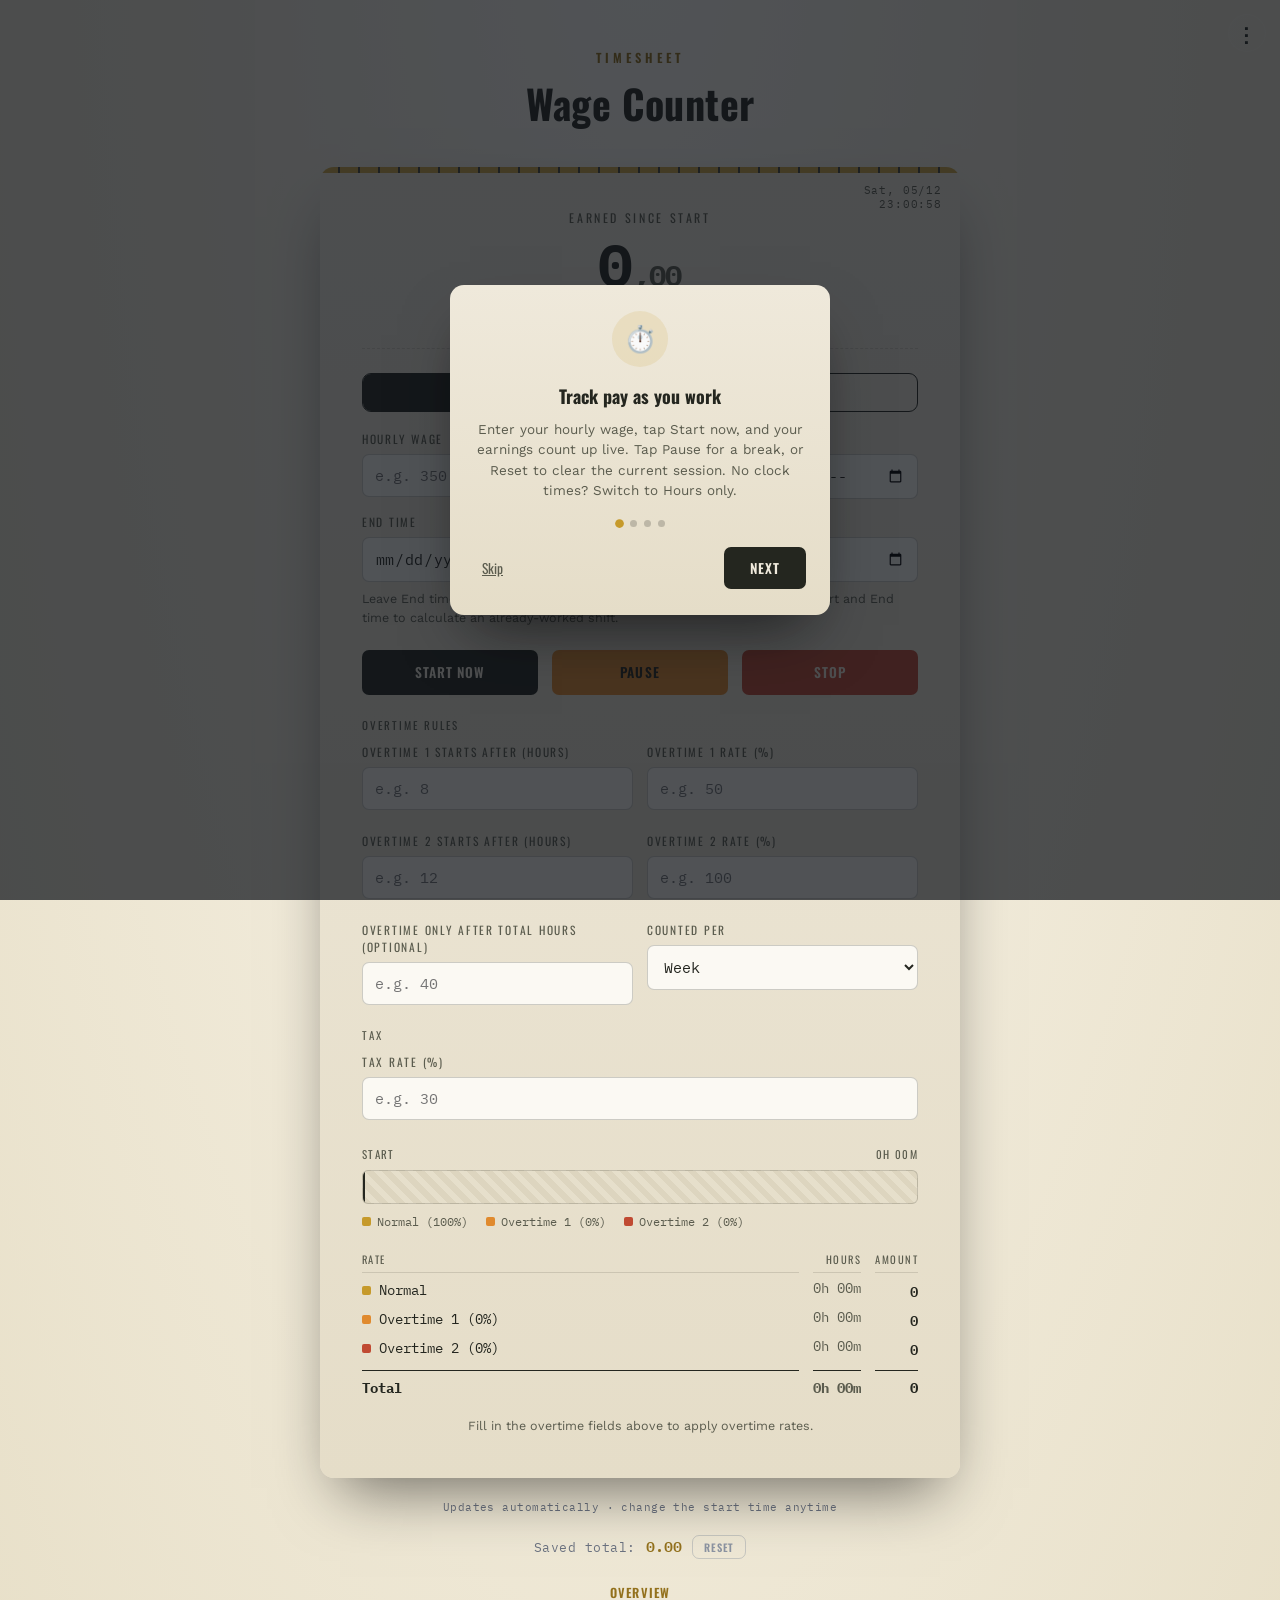
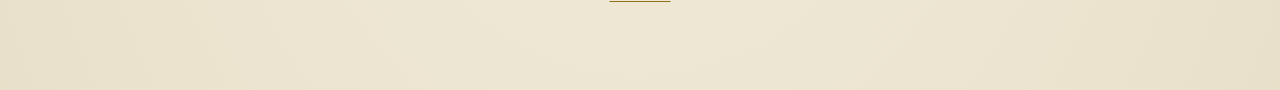
==== commit 3a398077: "Add files via upload" ====
--- a/android/app/src/main/assets/www/index.html
+++ b/android/app/src/main/assets/www/index.html
@@ -163,7 +163,7 @@
     margin-bottom: 7px;
   }
 
-  input[type="number"], input[type="datetime-local"], input[type="date"]{
+  input[type="number"], input[type="datetime-local"], input[type="date"], input[type="text"]{
     width: 100%;
     font-family:'IBM Plex Mono', monospace;
     font-size: 15px;
@@ -282,6 +282,7 @@
 
   .modal-box label{ text-align:left; }
   .modal-box input[type="date"],
+  .modal-box input[type="text"],
   .modal-box input[type="number"]{
     margin-bottom: 16px;
   }
@@ -664,6 +665,44 @@
   @media (prefers-reduced-motion: reduce){
     .seg{ transition:none; }
   }
+
+  /* --- Input mode toggle (start/end vs hours only) --- */
+  .mode-toggle{
+    display:flex; margin-bottom: 18px; border: 1.5px solid var(--ink);
+    border-radius: 9px; overflow:hidden;
+  }
+  button.mode-btn{
+    flex:1; border-radius:0; background:transparent; color: var(--ink);
+    font-size: 12px; padding: 10px 8px;
+  }
+  button.mode-btn:hover{ background: rgba(36,38,31,0.08); }
+  button.mode-btn.active{ background: var(--ink); color: var(--paper); }
+  body[data-mode="hours"] .mode-times{ display:none; }
+  body:not([data-mode="hours"]) .mode-hours{ display:none; }
+  .tax-rows{ display:contents; }
+  .total-net{ color: var(--shell-muted); font-size: 12px; }
+  .sel-tax{ display:block; font-size: 11.5px; opacity:.8; margin-top:3px; }
+  .sel-actions{ display:flex; gap:8px; align-items:center; }
+  .sel-actions .btn-add{ width:auto; padding: 7px 12px; font-size: 11px; }
+  .check-row{
+    display:flex !important; align-items:center; gap:10px; text-transform:none !important;
+    letter-spacing:0 !important; font-family:'Work Sans', sans-serif !important;
+    font-size: 13px !important; margin: 2px 0 20px;
+  }
+  .check-row input{ width:18px; height:18px; flex-shrink:0; margin:0; accent-color: var(--brass); }
+  .week-card.collection-card{ border-color: var(--brass); }
+  .coll-badge{
+    display:inline-block; margin-left:7px; padding:2px 7px; border-radius:5px;
+    background: rgba(198,154,43,0.2); color: #8a5a1a;
+    font-family:'IBM Plex Mono', monospace; font-size:9.5px; letter-spacing:0.06em;
+    text-transform:uppercase; vertical-align:middle;
+  }
+
+  select#periodType{
+    width:100%; font-family:'IBM Plex Mono', monospace; font-size:15px; padding:11px 12px;
+    border-radius:7px; border:1.5px solid rgba(36,38,31,0.22); background:#fbf9f3; color:var(--ink); outline:none;
+  }
+  select#periodType:focus{ border-color: var(--brass); box-shadow: 0 0 0 3px rgba(198,154,43,0.22); }
 </style>
 </head>
 <body>
@@ -699,23 +738,43 @@
       <div class="hero-sub" id="heroSub">Set hourly wage and start time to begin</div>
     </div>
 
+    <div class="mode-toggle" id="modeToggle">
+      <button type="button" class="mode-btn active" data-mode="times">Start / end time</button>
+      <button type="button" class="mode-btn" data-mode="hours">Hours only</button>
+    </div>
+
     <div class="row">
       <div class="field">
         <label for="wage">Hourly wage</label>
         <input type="number" id="wage" min="0" step="0.01" placeholder="e.g. 350.00" value="">
       </div>
-      <div class="field">
+      <div class="field mode-times">
         <label for="startInput">Start time</label>
         <input type="datetime-local" id="startInput">
       </div>
-      <div class="field">
+      <div class="field mode-times">
         <label for="endInput">End time</label>
         <input type="datetime-local" id="endInput">
       </div>
+      <div class="field mode-hours">
+        <label for="hoursInput">Hours worked</label>
+        <input type="number" id="hoursInput" min="0" step="0.25" placeholder="e.g. 7.5" value="">
+      </div>
+      <div class="field mode-hours">
+        <label for="hoursDate">Date</label>
+        <input type="date" id="hoursDate">
+      </div>
     </div>
-    <p class="hint" style="margin-top:-14px; margin-bottom:22px; text-align:left;">Leave End time blank to keep counting live from now. Enter both a past Start and End time to calculate an already-worked shift.</p>
-
-    <div class="row btnrow-outer">
+    <p class="hint mode-times" style="margin-top:-14px; margin-bottom:22px; text-align:left;">Leave End time blank to keep counting live from now. Enter both a past Start and End time to calculate an already-worked shift.</p>
+    <p class="hint mode-hours" style="margin-top:-14px; margin-bottom:22px; text-align:left;">Enter just the number of hours worked (e.g. 7.5) and the date. Overtime rules count from the first hour.</p>
+
+    <div class="row btnrow-outer mode-hours">
+      <div class="field btnrow">
+        <button id="saveHoursBtn" class="btn-add">Save shift</button>
+      </div>
+    </div>
+
+    <div class="row btnrow-outer mode-times">
       <div class="field btnrow">
         <button id="startBtn">Start now</button>
       </div>
@@ -749,6 +808,28 @@
       </div>
     </div>
 
+    <div class="row">
+      <div class="field">
+        <label for="periodHours">Overtime only after total hours (optional)</label>
+        <input type="number" id="periodHours" min="0" step="0.25" placeholder="e.g. 40" value="">
+      </div>
+      <div class="field">
+        <label for="periodType">Counted per</label>
+        <select id="periodType">
+          <option value="week">Week</option>
+          <option value="month">Month</option>
+        </select>
+      </div>
+    </div>
+
+    <div class="section-label">Tax</div>
+    <div class="row">
+      <div class="field">
+        <label for="taxPct">Tax rate (%)</label>
+        <input type="number" id="taxPct" min="0" max="100" step="0.1" placeholder="e.g. 30" value="">
+      </div>
+    </div>
+
     <div class="timeline-wrap">
       <div class="timeline-label"><span>Start</span><span id="elapsedLabel">0h 00m</span></div>
       <div class="timeline" id="timeline">
@@ -781,6 +862,16 @@
       <div class="rate-label tot">Total</div>
       <div class="val-t tot" id="tTot">0h 00m</div>
       <div class="val-kr tot" id="krTot">0</div>
+
+      <div class="tax-rows" id="taxRows" style="display:none;">
+        <div class="rate-label" id="taxLabel">Tax</div>
+        <div class="val-t"></div>
+        <div class="val-kr" id="krTax">0</div>
+
+        <div class="rate-label tot">Payout</div>
+        <div class="val-t tot"></div>
+        <div class="val-kr tot" id="krPayout">0</div>
+      </div>
     </div>
 
     <p class="hint" id="hintText">Overtime rates apply after the hours you set above. Leave a field blank to skip that overtime tier.</p>
@@ -791,6 +882,7 @@
   <div class="total-bar">
     <span class="total-label">Saved total:</span>
     <span class="total-value" id="totalValue">0</span>
+    <span class="total-net" id="totalNet" style="display:none;"></span>
     <button class="total-reset" id="resetTotalBtn">Reset</button>
   </div>
 
@@ -810,13 +902,22 @@
     </div>
 
     <div class="selection-summary" id="selectionSummary">
-      <span><span id="selCount">0</span> weeks selected · <span class="sel-value" id="selTotal">0</span></span>
-      <button id="selClearBtn" class="modal-cancel" style="text-decoration:underline;">Clear</button>
+      <span><span id="selCount">0</span> weeks selected · <span class="sel-value" id="selTotal">0</span><span class="sel-tax" id="selTax"></span></span>
+      <span class="sel-actions">
+        <button id="selSaveBtn" class="btn-add">Save as…</button>
+        <button id="selClearBtn" class="modal-cancel" style="text-decoration:underline;">Clear</button>
+      </span>
     </div>
 
+    <div id="collectionsSection" style="display:none;">
+      <div class="section-label">Saved collections</div>
+      <div id="collectionsList"></div>
+      <div class="section-label" style="margin-top:18px;">Weeks</div>
+    </div>
+
     <div id="weeksList"></div>
 
-    <p class="overview-hint">Tap a week to see the daily breakdown. Double-tap a week to add it to a combined total — double-tap again to remove it.</p>
+    <p class="overview-hint">Tap a week to see the daily breakdown. Double-tap weeks to add them to a combined total, then tap “Save as…” to store them as a named collection (e.g. January).</p>
   </div>
 </div>
 
@@ -860,10 +961,24 @@
   </div>
 </div>
 
+<div class="modal-overlay" id="collectionModal">
+  <div class="modal-box">
+    <h3>Save selected weeks</h3>
+    <p id="collectionModalInfo"></p>
+    <label for="collectionName">Name</label>
+    <input type="text" id="collectionName" placeholder="e.g. January" maxlength="40" autocomplete="off">
+    <label class="check-row"><input type="checkbox" id="collectionRemove"> Remove these weeks from the list after saving</label>
+    <div class="modal-actions">
+      <button id="collectionSaveBtn" class="btn-add">Save collection</button>
+      <button id="collectionCancelBtn" class="modal-cancel">Cancel</button>
+    </div>
+  </div>
+</div>
+
 <div class="modal-overlay" id="stopModal">
   <div class="modal-box">
-    <h3>Stop this session?</h3>
-    <p>Save this session's earnings to your saved total before stopping?</p>
+    <h3 id="stopTitle">Stop this session?</h3>
+    <p id="stopText">Save this session's earnings to your saved total before stopping?</p>
     <label for="stopComment">Comment (optional)</label>
     <textarea id="stopComment" placeholder="e.g. covered for Alex, extra busy shift…"></textarea>
 
@@ -925,6 +1040,46 @@
   }
   function renderSavedTotal(){
     document.getElementById('totalValue').textContent = savedTotal.toLocaleString('en-GB', {minimumFractionDigits:2, maximumFractionDigits:2});
+    const net = document.getElementById('totalNet');
+    const pct = getTaxPct();
+    if(pct > 0 && savedTotal > 0){
+      net.textContent = '(payout ' + (savedTotal * (1 - pct/100)).toLocaleString('en-GB', {minimumFractionDigits:2, maximumFractionDigits:2}) + ')';
+      net.style.display = '';
+    } else {
+      net.style.display = 'none';
+    }
+  }
+
+  // --- Tax: one rate applied to gross amounts (nothing is stored per entry) ---
+  function getTaxPct(){
+    const p = parseFloat(document.getElementById('taxPct').value);
+    if(isNaN(p) || p <= 0) return 0;
+    return Math.min(p, 100);
+  }
+  function taxSplit(gross){
+    const pct = getTaxPct();
+    const tax = gross * pct / 100;
+    return { pct, tax, net: gross - tax };
+  }
+  function fmtMoney0(v){ return v.toLocaleString('en-GB', {maximumFractionDigits:0}); }
+  // "tax 300 · payout 700" line for overview totals (empty when no tax rate is set)
+  function taxLine(gross){
+    const t = taxSplit(gross);
+    if(t.pct <= 0) return '';
+    return `tax ${fmtMoney0(t.tax)} (${t.pct}%) · payout ${fmtMoney0(t.net)}`;
+  }
+
+  // --- Saved collections (named groups of weeks, e.g. "January") ---
+  const COLLECTIONS_STORAGE_KEY = 'wage-counter-collections-v1';
+  let collections = [];
+  function loadCollections(){
+    try{
+      const raw = localStorage.getItem(COLLECTIONS_STORAGE_KEY);
+      collections = raw ? (JSON.parse(raw) || []) : [];
+    }catch(e){ collections = []; }
+  }
+  function persistCollections(){
+    try{ localStorage.setItem(COLLECTIONS_STORAGE_KEY, JSON.stringify(collections)); }catch(e){ /* ignore */ }
   }
 
   // --- Sessions log (for the Overview page: date, hours, amount, comment per saved shift) ---
@@ -994,7 +1149,13 @@
         ot2Pct: ot2PctInput.value,
         isPaused,
         pausedAt: pausedAt ? pausedAt.toISOString() : null,
-        totalPausedMs
+        totalPausedMs,
+        inputMode,
+        hours: hoursInput.value,
+        hoursDate: hoursDate.value,
+        taxPct: taxPctInput.value,
+        periodHours: periodHoursInput.value,
+        periodType: periodTypeInput.value
       }));
     }catch(e){ /* storage unavailable, ignore */ }
   }
@@ -1014,6 +1175,12 @@
       isPaused = !!s.isPaused;
       pausedAt = s.pausedAt ? new Date(s.pausedAt) : null;
       totalPausedMs = s.totalPausedMs || 0;
+      inputMode = s.inputMode === 'hours' ? 'hours' : 'times';
+      if(s.hours) hoursInput.value = s.hours;
+      if(s.hoursDate) hoursDate.value = s.hoursDate;
+      if(s.taxPct !== undefined && s.taxPct !== '') taxPctInput.value = s.taxPct;
+      if(s.periodHours) periodHoursInput.value = s.periodHours;
+      if(s.periodType === 'month') periodTypeInput.value = 'month';
       return true;
     }catch(e){ return false; }
   }
@@ -1033,11 +1200,19 @@
   const ot1PctInput = document.getElementById('ot1Pct');
   const ot2HoursInput = document.getElementById('ot2Hours');
   const ot2PctInput = document.getElementById('ot2Pct');
+  const taxPctInput = document.getElementById('taxPct');
+  const periodHoursInput = document.getElementById('periodHours');
+  const periodTypeInput = document.getElementById('periodType');
+  const hoursInput = document.getElementById('hoursInput');
+  const hoursDate = document.getElementById('hoursDate');
+  const modeToggle = document.getElementById('modeToggle');
+  const saveHoursBtn = document.getElementById('saveHoursBtn');
 
   // pause state
   let isPaused = false;
   let pausedAt = null;      // Date when pause was pressed
   let totalPausedMs = 0;    // accumulated paused time since start
+  let inputMode = 'times';  // 'times' (start/end) or 'hours' (just a number of hours)
 
   function toLocalInputValue(d){
     const pad = n => String(n).padStart(2,'0');
@@ -1060,6 +1235,33 @@
     return getEffectiveNow();
   }
 
+  // the start/end pair used for all calculations, for either input mode.
+  // In "hours only" mode a synthetic shift is built on the chosen date.
+  function getRange(){
+    if(inputMode === 'hours'){
+      const h = parseFloat(hoursInput.value);
+      const d = new Date((hoursDate.value || '') + 'T08:00:00');
+      if(isNaN(d) || !(h > 0)) return { start: new Date(NaN), end: new Date(NaN) };
+      return { start: d, end: new Date(d.getTime() + h * 3600000) };
+    }
+    return { start: new Date(startInput.value), end: getCalcEnd() };
+  }
+
+  function applyMode(){
+    document.body.dataset.mode = inputMode;
+    modeToggle.querySelectorAll('.mode-btn').forEach(b => b.classList.toggle('active', b.dataset.mode === inputMode));
+    if(!hoursDate.value) hoursDate.value = toLocalInputValue(new Date()).slice(0,10);
+  }
+
+  modeToggle.addEventListener('click', (e) => {
+    const btn = e.target.closest('.mode-btn');
+    if(!btn) return;
+    inputMode = btn.dataset.mode === 'hours' ? 'hours' : 'times';
+    applyMode();
+    saveState();
+    render();
+  });
+
   function hasExplicitEnd(){
     const endVal = new Date(endInput.value);
     return endInput.value !== '' && !isNaN(endVal);
@@ -1086,6 +1288,7 @@
   // restore saved state — leave start blank if nothing was saved or if it
   // was intentionally reset; the counter only begins once "Start now" is pressed
   loadState();
+  applyMode();
 
   startBtn.addEventListener('click', () => {
     const hasSession = startInput.value !== '' && !isNaN(new Date(startInput.value));
@@ -1124,6 +1327,7 @@
   function endCurrentSession(){
     startInput.value = '';
     endInput.value = '';
+    if(inputMode === 'hours') hoursInput.value = '';
     isPaused = false;
     pausedAt = null;
     totalPausedMs = 0;
@@ -1151,8 +1355,31 @@
     extraToggleBtn.textContent = '+ Add extra amount (tips, bonus…)';
   }
 
-  stopBtn.addEventListener('click', () => {
+  const stopTitle = document.getElementById('stopTitle');
+  const stopText = document.getElementById('stopText');
+
+  function openStopModal(){
+    const hm = inputMode === 'hours';
+    stopTitle.textContent = hm ? 'Save this shift?' : 'Stop this session?';
+    stopText.textContent = hm
+      ? 'Add these hours to your saved total and Overview.'
+      : 'Save this session\u2019s earnings to your saved total before stopping?';
+    stopSaveBtn.innerHTML = hm ? 'Save shift' : 'Save &amp; stop';
+    stopDiscardBtn.style.display = hm ? 'none' : '';
     stopModal.classList.add('show');
+  }
+
+  stopBtn.addEventListener('click', openStopModal);
+
+  saveHoursBtn.addEventListener('click', () => {
+    const wage = parseFloat(wageInput.value);
+    const rng = getRange();
+    if(!(wage > 0)){ wageInput.focus(); return; }
+    if(isNaN(rng.start)){
+      (hoursInput.value === '' || !(parseFloat(hoursInput.value) > 0) ? hoursInput : hoursDate).focus();
+      return;
+    }
+    openStopModal();
   });
 
   stopCancelBtn.addEventListener('click', () => {
@@ -1161,8 +1388,9 @@
 
   stopSaveBtn.addEventListener('click', () => {
     const wage = parseFloat(wageInput.value);
-    const start = new Date(startInput.value);
-    const calcEnd = getCalcEnd();
+    const rng = getRange();
+    const start = rng.start;
+    const calcEnd = rng.end;
     if(!isNaN(start) && wage > 0 && calcEnd > start){
       const settings = getSettings();
       const data = computeAll(start, calcEnd, wage, settings);
@@ -1285,6 +1513,7 @@
     const weekKeys = getAllWeekKeys().sort().reverse(); // most recent week first
 
     weeksList.innerHTML = '';
+    renderCollections();
 
     if(weekKeys.length === 0){
       weeksList.innerHTML = '<p class="week-empty">No sessions saved yet.<br>Use Stop → Save &amp; stop to log a shift, or "+ Add week" for a week without daily tracking.</p>';
@@ -1314,6 +1543,7 @@
         <div class="week-stats">
           <div class="week-amount">${agg.amount.toLocaleString('en-GB', {maximumFractionDigits:0})}</div>
           <div class="week-hours">${fmtHM(agg.hours)} · ${agg.count} entr${agg.count===1?'y':'ies'}</div>
+          ${getTaxPct() > 0 ? `<div class="week-hours">payout ${fmtMoney0(taxSplit(agg.amount).net)}</div>` : ''}
         </div>
         <button class="week-card-delete" data-week="${weekKey}" aria-label="Delete this week">🗑</button>
       `;
@@ -1326,6 +1556,145 @@
 
     updateSelectionSummary();
   }
+
+  // --- Collections: save the selected weeks under a name, open or delete later ---
+  const collectionModal = document.getElementById('collectionModal');
+  const collectionName = document.getElementById('collectionName');
+  const collectionRemove = document.getElementById('collectionRemove');
+  const collectionsSection = document.getElementById('collectionsSection');
+  const collectionsList = document.getElementById('collectionsList');
+
+  function renderCollections(){
+    if(collections.length === 0){
+      collectionsSection.style.display = 'none';
+      collectionsList.innerHTML = '';
+      return;
+    }
+    collectionsSection.style.display = 'block';
+    collectionsList.innerHTML = '';
+    collections.slice().reverse().forEach(c => {
+      const amount = c.weeks.reduce((s,w) => s + w.amount, 0);
+      const hours = c.weeks.reduce((s,w) => s + w.hours, 0);
+      const card = document.createElement('div');
+      card.className = 'week-card collection-card';
+      card.setAttribute('role', 'button');
+      card.setAttribute('tabindex', '0');
+      card.innerHTML = `
+        <div>
+          <div class="week-main">${escapeHtml(c.name)}<span class="coll-badge">Saved</span></div>
+          <div class="week-range">${c.weeks.length} week${c.weeks.length===1?'':'s'}</div>
+        </div>
+        <div class="week-stats">
+          <div class="week-amount">${fmtMoney0(amount)}</div>
+          <div class="week-hours">${fmtHM(hours)}</div>
+          ${getTaxPct() > 0 ? `<div class="week-hours">payout ${fmtMoney0(taxSplit(amount).net)}</div>` : ''}
+        </div>
+        <button class="week-card-delete" data-collection="${c.id}" aria-label="Delete collection">🗑</button>
+      `;
+      card.addEventListener('click', (e) => {
+        if(e.target.closest('.week-card-delete')) return;
+        openCollectionDetail(c.id);
+      });
+      collectionsList.appendChild(card);
+    });
+  }
+
+  function openCollectionDetail(id){
+    const c = collections.find(x => x.id === id);
+    if(!c) return;
+    currentSheetWeekKey = null;
+    const amount = c.weeks.reduce((s,w) => s + w.amount, 0);
+    const hours = c.weeks.reduce((s,w) => s + w.hours, 0);
+    sheetTitle.textContent = c.name;
+    sheetRange.textContent = `${c.weeks.length} week${c.weeks.length===1?'':'s'} · saved ${new Date(c.createdAt).toLocaleDateString('en-GB',{day:'numeric',month:'short',year:'numeric'})}`;
+    sheetTotal.innerHTML = `${fmtHM(hours)} total · <b>${fmtMoney0(amount)}</b> earned`
+      + (getTaxPct() > 0 ? `<br>${taxLine(amount)}` : '');
+    sheetDays.innerHTML = '';
+    c.weeks.slice().sort((a,b) => a.weekKey < b.weekKey ? -1 : 1).forEach(w => {
+      const [y, wk] = w.weekKey.split('-W');
+      const monday = weekKeyToMonday(w.weekKey);
+      const sunday = new Date(monday); sunday.setDate(sunday.getDate() + 6);
+      const row = document.createElement('div');
+      row.className = 'day-row';
+      row.innerHTML = `
+        <div class="day-row-top">
+          <span class="day-date">Week ${parseInt(wk,10)} · ${y}<br><span style="font-size:11.5px;font-weight:400;color:var(--ink-soft);">${fmtShortDate(monday)} – ${fmtShortDate(sunday)}</span></span>
+          <span class="day-row-right"><span class="day-stats"><b>${fmtMoney0(w.amount)}</b> · ${fmtHM(w.hours)}</span></span>
+        </div>`;
+      sheetDays.appendChild(row);
+    });
+    sheetOverlay.classList.add('show');
+  }
+
+  document.getElementById('selSaveBtn').addEventListener('click', () => {
+    if(selectedWeeks.size === 0) return;
+    const keys = Array.from(selectedWeeks).sort();
+    let total = 0;
+    keys.forEach(k => { total += getWeekAggregate(k).amount; });
+    // suggest the month name of the first selected week (its Thursday decides the month)
+    const thu = weekKeyToMonday(keys[0]); thu.setDate(thu.getDate() + 3);
+    collectionName.value = thu.toLocaleDateString('en-GB', {month:'long'});
+    collectionRemove.checked = false;
+    document.getElementById('collectionModalInfo').textContent =
+      `${keys.length} week${keys.length===1?'':'s'} · ${fmtMoney0(total)} total. Give this collection a name.`;
+    collectionModal.classList.add('show');
+    collectionName.focus();
+    collectionName.select();
+  });
+
+  document.getElementById('collectionCancelBtn').addEventListener('click', () => {
+    collectionModal.classList.remove('show');
+  });
+
+  document.getElementById('collectionSaveBtn').addEventListener('click', () => {
+    const name = collectionName.value.trim();
+    if(!name){ collectionName.focus(); return; }
+    const keys = Array.from(selectedWeeks).sort();
+    if(keys.length === 0){ collectionModal.classList.remove('show'); return; }
+    collections.push({
+      id: 'coll_' + Date.now() + '_' + Math.random().toString(36).slice(2,8),
+      name,
+      createdAt: new Date().toISOString(),
+      weeks: keys.map(k => {
+        const agg = getWeekAggregate(k);
+        return { weekKey: k, amount: agg.amount, hours: agg.hours, count: agg.count };
+      })
+    });
+    persistCollections();
+    if(collectionRemove.checked){
+      keys.forEach(k => {
+        sessions = sessions.filter(s => s.weekKey !== k);
+        manualEntries = manualEntries.filter(m => m.weekKey !== k);
+      });
+      persistSessions();
+      persistManualEntries();
+    }
+    selectedWeeks.clear();
+    collectionModal.classList.remove('show');
+    renderOverview();
+  });
+
+  const collectionDeleteArmed = {};
+  collectionsList.addEventListener('click', (e) => {
+    const btn = e.target.closest('.week-card-delete');
+    if(!btn) return;
+    const id = btn.dataset.collection;
+    if(collectionDeleteArmed[id]){
+      clearTimeout(collectionDeleteArmed[id]);
+      delete collectionDeleteArmed[id];
+      collections = collections.filter(c => c.id !== id);
+      persistCollections();
+      renderOverview();
+    } else {
+      btn.classList.add('armed');
+      btn.textContent = 'Confirm?';
+      collectionDeleteArmed[id] = setTimeout(() => {
+        delete collectionDeleteArmed[id];
+        btn.classList.remove('armed');
+        btn.textContent = '🗑';
+      }, ARM_TIMEOUT_MS);
+    }
+  });
 
   function handleWeekClick(weekKey){
     if(weekClickTimers[weekKey]){
@@ -1356,6 +1725,7 @@
     selectedWeeks.forEach(wk => { total += getWeekAggregate(wk).amount; });
     selCount.textContent = selectedWeeks.size;
     selTotal.textContent = total.toLocaleString('en-GB', {maximumFractionDigits:0});
+    document.getElementById('selTax').textContent = taxLine(total);
     selectionSummary.classList.add('show');
   }
 
@@ -1379,7 +1749,8 @@
 
     sheetTitle.textContent = `Week ${parseInt(weekStr,10)} · ${yearStr}`;
     sheetRange.textContent = `${fmtShortDate(weekStart)} – ${fmtShortDate(weekEnd)}`;
-    sheetTotal.innerHTML = `${fmtHM(agg.hours)} total · <b>${agg.amount.toLocaleString('en-GB',{maximumFractionDigits:0})}</b> earned`;
+    sheetTotal.innerHTML = `${fmtHM(agg.hours)} total · <b>${agg.amount.toLocaleString('en-GB',{maximumFractionDigits:0})}</b> earned`
+      + (getTaxPct() > 0 ? `<br>${taxLine(agg.amount)}` : '');
 
     sheetDays.innerHTML = '';
 
@@ -1664,6 +2035,12 @@
       render();
     }
   });
+  periodHoursInput.addEventListener('input', () => { saveState(); render(); });
+  periodTypeInput.addEventListener('change', () => { saveState(); render(); });
+  hoursInput.addEventListener('input', () => { saveState(); render(); });
+  hoursDate.addEventListener('input', () => { saveState(); render(); });
+  hoursDate.addEventListener('change', () => { saveState(); render(); });
+  taxPctInput.addEventListener('input', () => { saveState(); render(); renderSavedTotal(); if(overviewView.style.display === 'block') renderOverview(); });
   ot1HoursInput.addEventListener('input', () => { saveState(); render(); });
   ot1PctInput.addEventListener('input', () => { saveState(); render(); });
   ot2HoursInput.addEventListener('input', () => { saveState(); render(); });
@@ -1680,7 +2057,11 @@
     const ot2Hours = isNaN(ot2HoursRaw) ? Infinity : ot2HoursRaw;
     const ot1Pct = isNaN(ot1PctRaw) ? 0 : ot1PctRaw;
     const ot2Pct = isNaN(ot2PctRaw) ? 0 : ot2PctRaw;
+    const periodRaw = parseFloat(periodHoursInput.value);
     return {
+      periodHours: isNaN(periodRaw) || periodRaw <= 0 ? 0 : periodRaw,
+      periodType: periodTypeInput.value === 'month' ? 'month' : 'week',
+      prior: 0,
       ot1Hours, ot2Hours, ot1Pct, ot2Pct,
       ot1Mult: 1 + ot1Pct/100,
       ot2Mult: 1 + ot2Pct/100
@@ -1689,8 +2070,27 @@
 
   // rate type at a given instant t, based purely on elapsed hours since start
   // and the overtime thresholds the user has filled in (same rule every day)
+  // hours already saved in the same week/month as `start`, from shifts that began
+  // at or before it (plus any manual week entries that list hours)
+  function priorHoursFor(start, type){
+    if(isNaN(start)) return 0;
+    const same = (d) => type === 'month'
+      ? (d.getFullYear() === start.getFullYear() && d.getMonth() === start.getMonth())
+      : weekKeyFor(d) === weekKeyFor(start);
+    let h = 0;
+    sessions.forEach(s => { const d = new Date(s.start); if(d <= start && same(d)) h += s.hours; });
+    manualEntries.forEach(m => {
+      const mon = weekKeyToMonday(m.weekKey);
+      const d = type === 'month' ? new Date(mon.getFullYear(), mon.getMonth(), mon.getDate() + 3) : mon;
+      if(same(d)) h += m.hours || 0;
+    });
+    return h;
+  }
+
   function getRateType(t, start, settings){
     const elapsedHours = (t - start) / 3600000;
+    // optional rule: no overtime until the week's/month's total hours reach the threshold
+    if(settings.periodHours > 0 && settings.prior + elapsedHours < settings.periodHours) return 'normal';
     if(elapsedHours < settings.ot1Hours) return 'normal';
     if(elapsedHours < settings.ot2Hours) return 'ot1';
     return 'ot2';
@@ -1701,6 +2101,7 @@
   function computeAll(start, now, wage, settings){
     const result = { buckets: {normal:0, ot1:0, ot2:0}, segments: [], totalHours: 0, totalKr: 0 };
     if(!(now > start) || isNaN(start) || isNaN(now)) return result;
+    if(settings.periodHours > 0) settings = Object.assign({}, settings, { prior: priorHoursFor(start, settings.periodType) });
 
     let totalMinutes = Math.floor((now - start) / 60000);
     totalMinutes = Math.min(totalMinutes, MAX_MINUTES);
@@ -1755,12 +2156,23 @@
     return 'h100';
   }
 
+  // shows Tax + Payout rows under Total when a tax rate is set
+  function updateTaxRows(gross){
+    const t = taxSplit(gross);
+    const rows = document.getElementById('taxRows');
+    rows.style.display = t.pct > 0 ? 'contents' : 'none';
+    document.getElementById('taxLabel').textContent = `Tax (${t.pct}%)`;
+    document.getElementById('krTax').textContent = '\u2212' + fmtKr(t.tax);
+    document.getElementById('krPayout').textContent = fmtKr(t.net);
+  }
+
   function render(){
     updateStartButtonLabel();
     const wage = parseFloat(wageInput.value);
-    const start = new Date(startInput.value);
+    const rng = getRange(); // start/end for either input mode (explicit End, or live pause-aware "now")
+    const start = rng.start;
     const realNow = new Date();
-    const now = getCalcEnd(); // explicit End time if set, otherwise live pause-aware "now"
+    const now = rng.end;
     const settings = getSettings();
 
     document.getElementById('punchDate').textContent = realNow.toLocaleDateString('en-GB', {weekday:'short', day:'2-digit', month:'2-digit'});
@@ -1779,10 +2191,15 @@
       msg += ot2Set ? `, Overtime 2 (${settings.ot2Pct}%) after ${settings.ot2Hours}h.` : '.';
       document.getElementById('hintText').textContent = msg;
     }
+    if(settings.periodHours > 0){
+      const per = settings.periodType;
+      document.getElementById('hintText').textContent +=
+        ` Overtime only applies once you pass ${settings.periodHours}h this ${per} (saved earlier this ${per}: ${fmtHM(priorHoursFor(start, per))}).`;
+    }
 
     if(isNaN(start) || !wage || wage <= 0 || start >= now){
-      let msg = 'Set hourly wage and start time to begin';
-      if(!isNaN(start) && wage > 0 && start >= now){
+      let msg = inputMode === 'hours' ? 'Set hourly wage, hours and date to begin' : 'Set hourly wage and start time to begin';
+      if(inputMode === 'times' && !isNaN(start) && wage > 0 && start >= now){
         msg = hasExplicitEnd() ? 'End time must be after start time' : 'Start time is in the future';
       }
       document.getElementById('heroSub').textContent = msg;
@@ -1793,6 +2210,7 @@
       document.getElementById('krN').textContent = document.getElementById('kr50').textContent = document.getElementById('kr100').textContent = document.getElementById('krTot').textContent = '0';
       document.getElementById('timeline').querySelectorAll('.seg').forEach(el => el.remove());
       document.getElementById('nowMarker').style.left = '0%';
+      updateTaxRows(0);
       return;
     }
 
@@ -1804,9 +2222,13 @@
     document.getElementById('krOere').textContent = String(oere).padStart(2,'0');
 
     const dowText = ['Sunday','Monday','Tuesday','Wednesday','Thursday','Friday','Saturday'][start.getDay()];
-    const pauseFlag = isPaused && !hasExplicitEnd() ? '<span class="paused-flag">· PAUSED</span>' : '';
-    const endFlag = hasExplicitEnd() ? ` · ended ${now.toLocaleTimeString('en-GB',{hour:'2-digit',minute:'2-digit'})}` : '';
-    document.getElementById('heroSub').innerHTML = `Started <b>${dowText} ${start.toLocaleTimeString('en-GB',{hour:'2-digit',minute:'2-digit'})}</b> · ${fmtHM(data.totalHours)} worked${endFlag} ${pauseFlag}`;
+    if(inputMode === 'hours'){
+      document.getElementById('heroSub').innerHTML = `<b>${dowText} ${start.toLocaleDateString('en-GB',{day:'numeric',month:'short'})}</b> · ${fmtHM(data.totalHours)} logged (hours only)`;
+    } else {
+      const pauseFlag = isPaused && !hasExplicitEnd() ? '<span class="paused-flag">· PAUSED</span>' : '';
+      const endFlag = hasExplicitEnd() ? ` · ended ${now.toLocaleTimeString('en-GB',{hour:'2-digit',minute:'2-digit'})}` : '';
+      document.getElementById('heroSub').innerHTML = `Started <b>${dowText} ${start.toLocaleTimeString('en-GB',{hour:'2-digit',minute:'2-digit'})}</b> · ${fmtHM(data.totalHours)} worked${endFlag} ${pauseFlag}`;
+    }
 
     document.getElementById('elapsedLabel').textContent = fmtHM(data.totalHours);
 
@@ -1819,6 +2241,7 @@
     document.getElementById('kr50').textContent = fmtKr(data.buckets.ot1*wage*settings.ot1Mult);
     document.getElementById('kr100').textContent = fmtKr(data.buckets.ot2*wage*settings.ot2Mult);
     document.getElementById('krTot').textContent = fmtKr(data.totalKr);
+    updateTaxRows(data.totalKr);
 
     // timeline segments
     const timeline = document.getElementById('timeline');
@@ -1839,6 +2262,8 @@
   renderSavedTotal();
   loadSessions();
   loadManualEntries();
+  loadCollections();
+  renderSavedTotal();
   render();
   setInterval(render, 1000);
 
@@ -1851,12 +2276,12 @@
     {
       icon: '⏱️',
       title: 'Track pay as you work',
-      text: 'Enter your hourly wage, tap Start now, and your earnings count up live. Tap Pause for a break, or Reset to clear the current session.'
+      text: 'Enter your hourly wage, tap Start now, and your earnings count up live. Tap Pause for a break, or Reset to clear the current session. No clock times? Switch to Hours only.'
     },
     {
       icon: '¤',
       title: 'Set your overtime rates',
-      text: 'Fill in Overtime 1 and Overtime 2 to apply higher rates after a set number of hours. Leave them blank if overtime doesn\u2019t apply.'
+      text: 'Fill in Overtime 1 and Overtime 2 to apply higher rates after a set number of hours. Optionally, only count overtime after a weekly or monthly hour total. Add a tax rate to see tax and payout. Leave fields blank if they don\u2019t apply.'
     },
     {
       icon: '💾',
@@ -1866,7 +2291,7 @@
     {
       icon: '📅',
       title: 'See your Overview',
-      text: 'The Overview button at the bottom shows weekly totals. Add a week you didn\u2019t track day-by-day, or double-tap weeks to combine their totals.'
+      text: 'The Overview button at the bottom shows weekly totals. Add a week you didn\u2019t track day-by-day, or double-tap weeks to combine their totals and save them as a named collection like January.'
     }
   ];
 
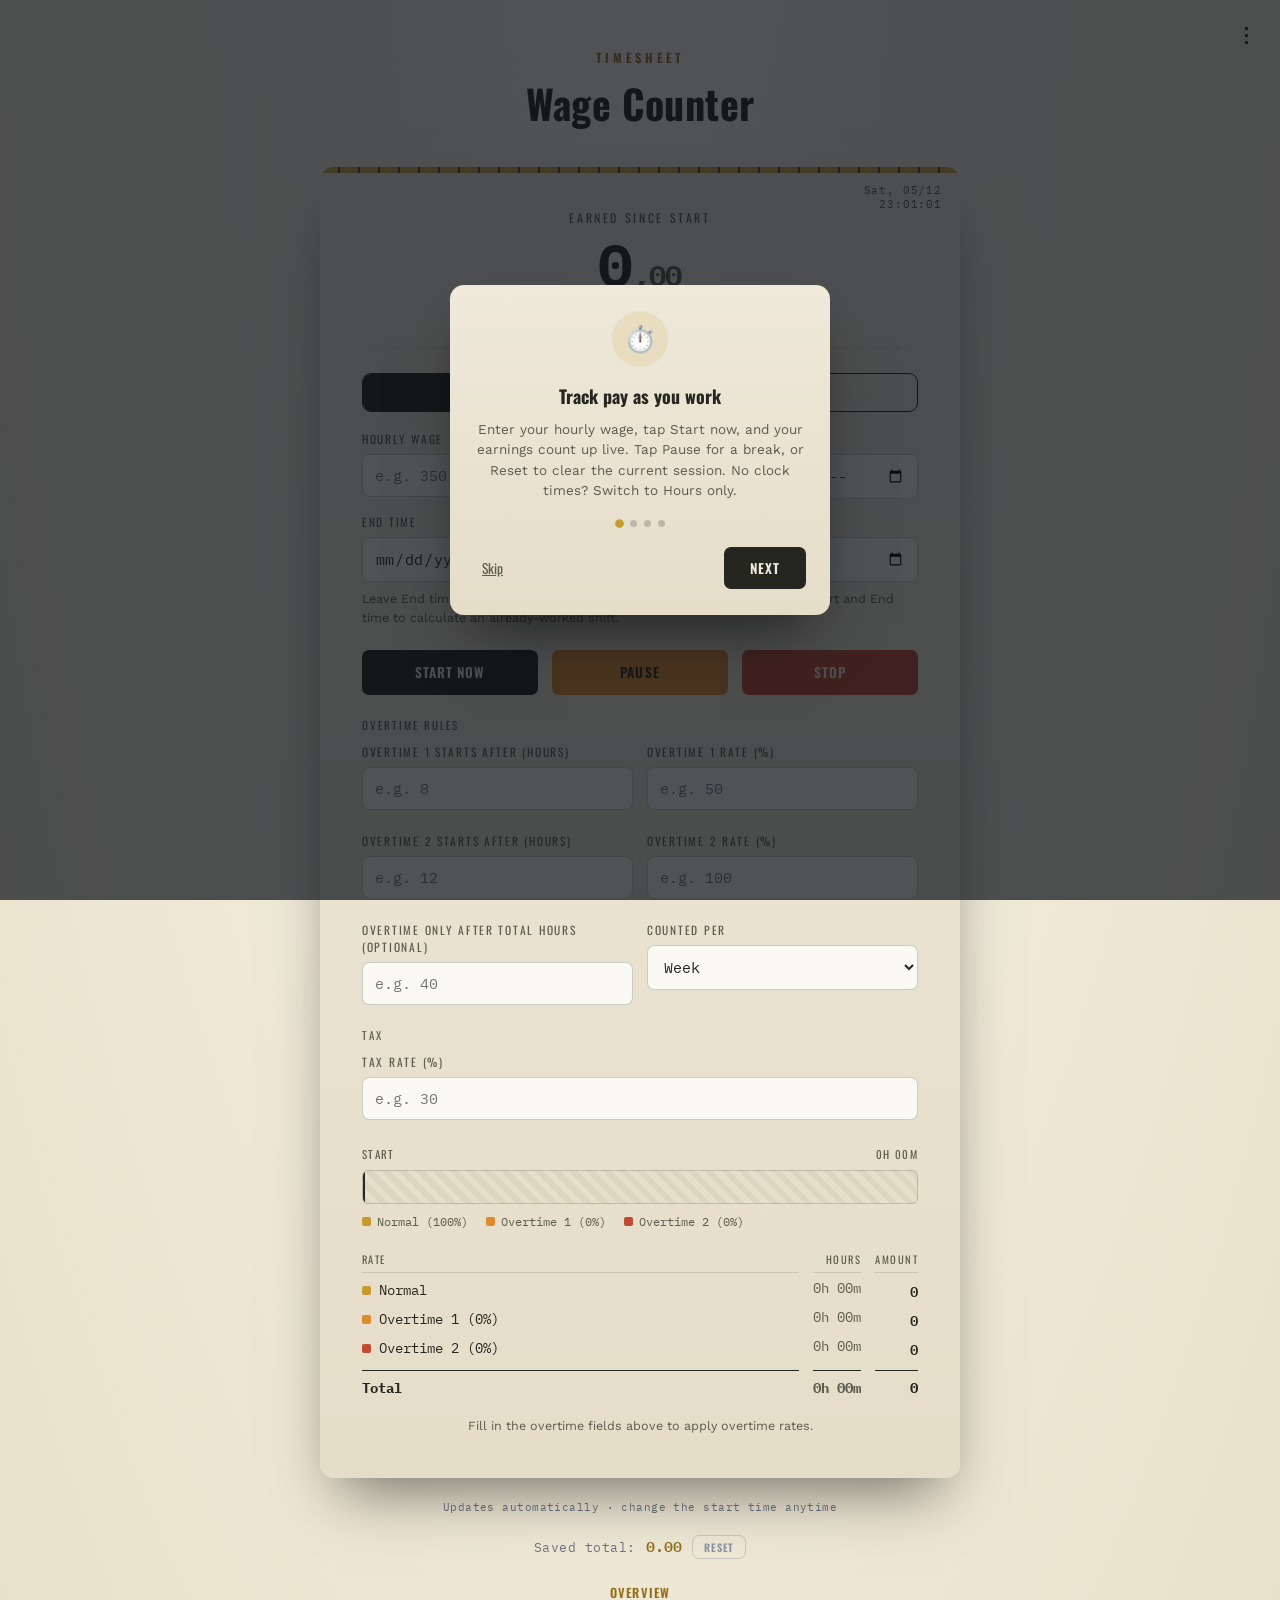
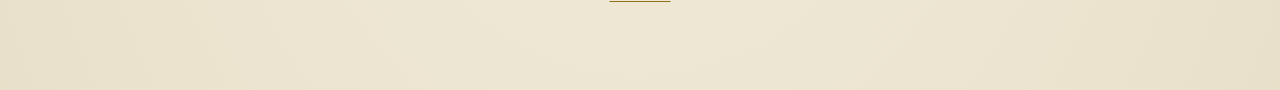
==== commit 1be5a620: "Add files via upload" ====
--- a/android/app/src/main/assets/www/index.html
+++ b/android/app/src/main/assets/www/index.html
@@ -703,6 +703,11 @@
     border-radius:7px; border:1.5px solid rgba(36,38,31,0.22); background:#fbf9f3; color:var(--ink); outline:none;
   }
   select#periodType:focus{ border-color: var(--brass); box-shadow: 0 0 0 3px rgba(198,154,43,0.22); }
+
+  .selection-summary{ flex-wrap: wrap; }
+  .sel-actions .btn-add{ white-space: nowrap; }
+  :root[data-theme="light"] .selection-summary{ color: var(--ink); }
+  :root[data-theme="light"] .selection-summary .sel-value{ color: #8a5a1a; }
 </style>
 </head>
 <body>
@@ -2216,8 +2221,10 @@
 
     const data = computeAll(start, now, wage, settings);
 
-    const wholeKr = Math.floor(data.totalKr);
-    const oere = Math.round((data.totalKr - wholeKr)*100);
+    // work in whole cents so e.g. 2855.9999 shows as 2,856.00 (not 2,855.100)
+    const totalCents = Math.round(data.totalKr * 100);
+    const wholeKr = Math.floor(totalCents / 100);
+    const oere = totalCents % 100;
     document.getElementById('krWhole').textContent = wholeKr.toLocaleString('en-GB');
     document.getElementById('krOere').textContent = String(oere).padStart(2,'0');
 
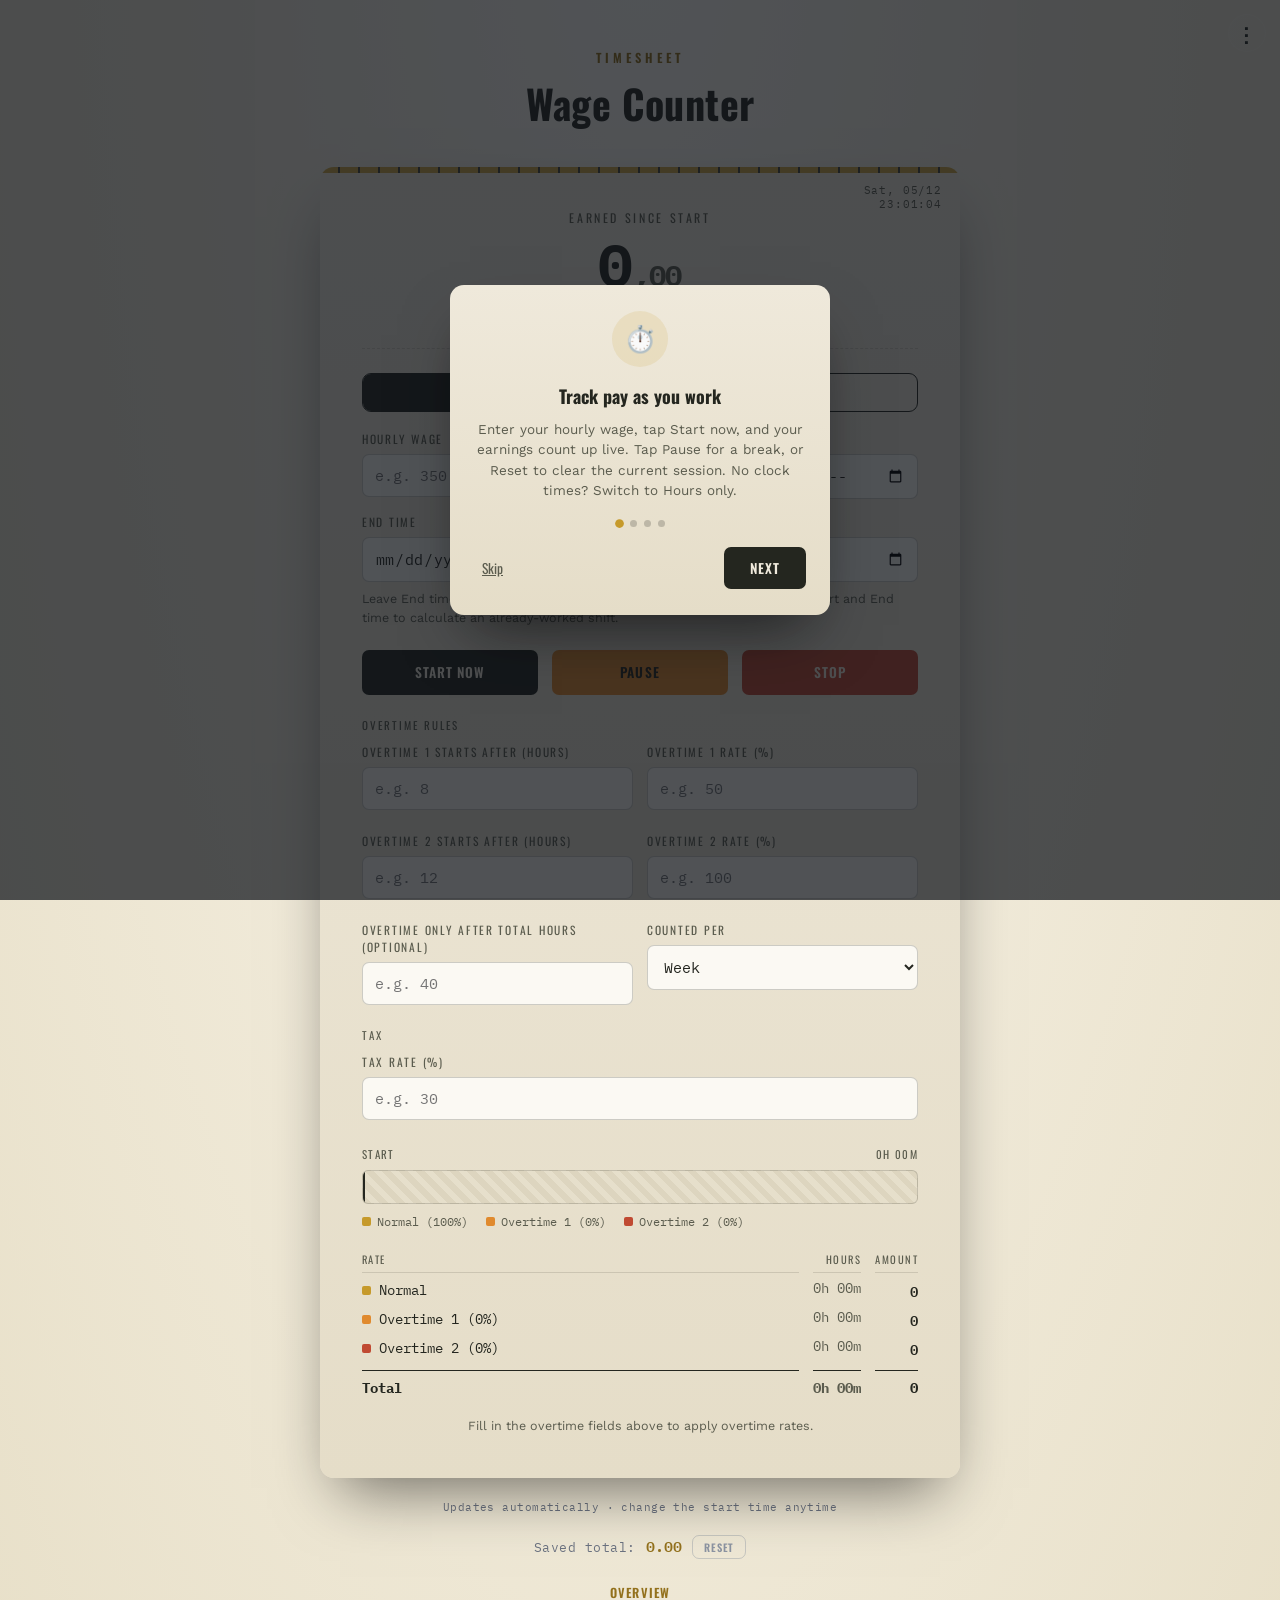
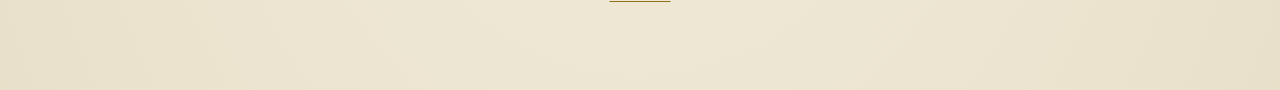
==== commit efdbf839: "Add files via upload" ====
--- a/android/app/src/main/assets/www/index.html
+++ b/android/app/src/main/assets/www/index.html
@@ -708,6 +708,49 @@
   .sel-actions .btn-add{ white-space: nowrap; }
   :root[data-theme="light"] .selection-summary{ color: var(--ink); }
   :root[data-theme="light"] .selection-summary .sel-value{ color: #8a5a1a; }
+
+  .break-info{
+    font-family:'IBM Plex Mono', monospace; font-size:12.5px; color: var(--ink-soft);
+    margin: -8px 0 16px; min-height: 1em;
+  }
+  .break-info.err{ color: var(--rust); }
+
+  /* --- Costs overview --- */
+  #costsView{ display:none; }
+  .cost-summary{ text-align:center; margin: 4px 0 14px; }
+  .cost-summary .big{ font-family:'Oswald',sans-serif; font-size:30px; color: var(--ink); }
+  .cost-summary .sub{ font-family:'IBM Plex Mono',monospace; font-size:12.5px; color: var(--ink-soft); margin-top:4px; }
+  .cost-card{
+    border-radius:12px; padding: 12px 14px; margin-bottom: 10px;
+    border:2px solid var(--rust); background: rgba(192,74,50,0.10); color: var(--ink);
+  }
+  .cost-card.green{ border-color:#3f8f4f; background: rgba(63,143,79,0.14); }
+  .cost-card .cost-head{ display:flex; justify-content:space-between; align-items:center; gap:10px; }
+  .cost-card .cost-name{ font-family:'Oswald',sans-serif; letter-spacing:0.05em; text-transform:uppercase; font-size:14px; }
+  .cost-card .cost-amt{ font-family:'IBM Plex Mono',monospace; font-weight:600; }
+  .cost-card .cost-state{ font-family:'IBM Plex Mono',monospace; font-size:12px; color: var(--ink-soft); margin-top:4px; }
+  .cost-card:not(.green) .cost-state{ color: var(--rust); }
+  .fixed-list{ margin-top:8px; border-top:1px dashed rgba(128,128,128,0.4); padding-top:6px; }
+  .fixed-row{ display:flex; align-items:center; justify-content:space-between; gap:8px; padding:5px 0; font-size:14px; }
+  .fixed-row .fr-main{ flex:1; background:none; color:inherit; text-align:left; text-transform:none; letter-spacing:normal; font-weight:400; padding:4px 0; display:flex; justify-content:space-between; gap:10px; }
+  .fixed-row .fr-main:hover{ background:none; }
+  .cost-del{ width:auto; background:none; color: var(--ink-soft); padding:4px 8px; font-size:13px; text-transform:none; letter-spacing:normal; }
+  .cost-del:hover{ background:none; color: var(--rust); }
+  .cost-del.armed{ color:#fff; background: var(--rust); border-radius:8px; }
+  .cost-item{ display:flex; align-items:center; gap:8px; touch-action:pan-y; }
+  .cost-item .drag-handle{
+    width:auto; background:none; color: var(--ink-soft); padding:6px 8px; font-size:20px; line-height:1;
+    cursor:grab; touch-action:none; text-transform:none; letter-spacing:normal; user-select:none;
+  }
+  .cost-item .drag-handle:hover{ background:none; }
+  .cost-item .ci-main{ flex:1; min-width:0; background:none; color:inherit; text-align:left; text-transform:none; letter-spacing:normal; font-weight:400; padding:0; }
+  .cost-item .ci-main:hover{ background:none; }
+  .cost-item .cost-head{ gap:8px; }
+  .cost-item.dragging{ opacity:0.85; box-shadow:0 8px 20px rgba(0,0,0,0.35); position:relative; z-index:5; }
+  .cost-hint{ font-size:12px; color: var(--ink-soft); text-align:center; margin: 6px 0 12px; }
+  .cost-add-row{ display:flex; gap:8px; margin-bottom:10px; }
+  .cost-add-row button{ flex:1; }
+  .cost-empty{ text-align:center; color: var(--ink-soft); font-size:13px; padding:10px 0; }
 </style>
 </head>
 <body>
@@ -716,6 +759,7 @@
   <button type="button" data-theme-choice="light">Light</button>
   <button type="button" data-theme-choice="dark">Dark</button>
   <button type="button" data-theme-choice="system">Use device setting</button>
+  <button type="button" id="costsToggleBtn">Costs overview: Off</button>
 </div>
 
 <div class="modal-overlay" id="onboardModal">
@@ -893,6 +937,57 @@
 
   <div class="overview-link-row">
     <button class="overview-link" id="overviewBtn">Overview</button>
+    <button class="overview-link" id="costsBtn" style="display:none;">Costs</button>
+  </div>
+</div>
+
+<div class="wrap" id="costsView">
+  <p class="eyebrow">Budget</p>
+  <h1>Costs</h1>
+  <div class="card">
+    <div class="overview-topbar">
+      <button id="costsMainBtn">← Main page</button>
+      <button id="costsOffBtn" class="btn-add">Turn off</button>
+    </div>
+    <div class="cost-summary">
+      <div class="big" id="costPayout">0</div>
+      <div class="sub" id="costPayoutSub"></div>
+      <div class="sub" id="costLeft"></div>
+    </div>
+
+    <div class="cost-card" id="fixedCard">
+      <div class="cost-head">
+        <span class="cost-name">Fixed costs</span>
+        <span class="cost-amt" id="fixedTotal">0</span>
+      </div>
+      <div class="cost-state" id="fixedState"></div>
+      <div class="fixed-list" id="fixedList"></div>
+    </div>
+    <div class="cost-add-row">
+      <button type="button" id="addFixedBtn" class="btn-add">+ Add fixed cost</button>
+    </div>
+
+    <p class="section-label">Other things</p>
+    <div id="costItems"></div>
+    <div class="cost-hint" id="costHint">Drag ☰ to reorder — the top one turns green first.</div>
+    <div class="cost-add-row">
+      <button type="button" id="addItemBtn" class="btn-add">+ Add item</button>
+    </div>
+  </div>
+</div>
+
+<div class="modal-overlay" id="costModal">
+  <div class="modal-box">
+    <h3 id="costModalTitle">Add cost</h3>
+    <label for="costName">Name</label>
+    <input type="text" id="costName" placeholder="e.g. Concert tickets">
+    <label for="costAmount">Cost</label>
+    <input type="number" id="costAmount" min="0" step="0.01" placeholder="e.g. 1200">
+    <div class="break-info err" id="costErr"></div>
+    <div class="modal-actions">
+      <button id="costSaveBtn">Save</button>
+      <button id="costCancelBtn" class="modal-cancel">Cancel</button>
+    </div>
   </div>
 </div>
 
@@ -987,6 +1082,10 @@
     <label for="stopComment">Comment (optional)</label>
     <textarea id="stopComment" placeholder="e.g. covered for Alex, extra busy shift…"></textarea>
 
+    <label for="stopBreak">Unpaid break (minutes, optional)</label>
+    <input type="number" id="stopBreak" min="0" step="1" placeholder="e.g. 30" value="">
+    <div class="break-info" id="stopBreakInfo"></div>
+
     <button type="button" id="extraToggleBtn" class="extra-toggle">+ Add extra amount (tips, bonus…)</button>
     <div id="extraFields" class="extra-fields" style="display:none;">
       <label for="extraDesc">What is it?</label>
@@ -1044,6 +1143,7 @@
     try{ localStorage.setItem(TOTAL_STORAGE_KEY, String(savedTotal)); }catch(e){ /* ignore */ }
   }
   function renderSavedTotal(){
+    try{ if(costsView.style.display === 'block') renderCosts(); }catch(e){ /* not ready yet */ }
     document.getElementById('totalValue').textContent = savedTotal.toLocaleString('en-GB', {minimumFractionDigits:2, maximumFractionDigits:2});
     const net = document.getElementById('totalNet');
     const pct = getTaxPct();
@@ -1353,7 +1453,37 @@
     extraToggleBtn.textContent = showing ? '+ Add extra amount (tips, bonus…)' : '− Remove extra amount';
   });
 
+  const stopBreak = document.getElementById('stopBreak');
+  const stopBreakInfo = document.getElementById('stopBreakInfo');
+
+  // unpaid break in minutes (0 when blank/invalid)
+  function getBreakMin(){
+    const b = parseFloat(stopBreak.value);
+    return (isNaN(b) || b < 0) ? 0 : b;
+  }
+
+  // live preview in the save dialog: worked time and amount after the unpaid break
+  function updateBreakPreview(){
+    stopBreakInfo.classList.remove('err');
+    const brk = getBreakMin();
+    const wage = parseFloat(wageInput.value);
+    const rng = getRange();
+    if(brk <= 0 || isNaN(rng.start) || !(wage > 0)){ stopBreakInfo.textContent = ''; return; }
+    const effEnd = new Date(rng.end.getTime() - brk * 60000);
+    if(effEnd <= rng.start){
+      stopBreakInfo.textContent = 'The break is longer than the shift.';
+      stopBreakInfo.classList.add('err');
+      return;
+    }
+    const d = computeAll(rng.start, effEnd, wage, getSettings());
+    stopBreakInfo.textContent = `After break: ${fmtHM(d.totalHours)} · ${fmtKr(d.totalKr)}`;
+  }
+  stopBreak.addEventListener('input', updateBreakPreview);
+
   function resetExtraFields(){
+    stopBreak.value = '';
+    stopBreakInfo.textContent = '';
+    stopBreakInfo.classList.remove('err');
     extraDesc.value = '';
     extraAmount.value = '';
     extraFields.style.display = 'none';
@@ -1371,6 +1501,7 @@
       : 'Save this session\u2019s earnings to your saved total before stopping?';
     stopSaveBtn.innerHTML = hm ? 'Save shift' : 'Save &amp; stop';
     stopDiscardBtn.style.display = hm ? 'none' : '';
+    updateBreakPreview();
     stopModal.classList.add('show');
   }
 
@@ -1396,9 +1527,17 @@
     const rng = getRange();
     const start = rng.start;
     const calcEnd = rng.end;
-    if(!isNaN(start) && wage > 0 && calcEnd > start){
+    const breakMin = getBreakMin();
+    // an unpaid break is taken off the worked time, so overtime thresholds count worked hours only
+    const effEnd = new Date(calcEnd.getTime() - breakMin * 60000);
+    if(breakMin > 0 && !isNaN(start) && effEnd <= start){
+      updateBreakPreview();
+      stopBreak.focus();
+      return;
+    }
+    if(!isNaN(start) && wage > 0 && effEnd > start){
       const settings = getSettings();
-      const data = computeAll(start, calcEnd, wage, settings);
+      const data = computeAll(start, effEnd, wage, settings);
 
       const extraAmt = parseFloat(extraAmount.value);
       const hasExtra = !isNaN(extraAmt) && extraAmt > 0;
@@ -1413,6 +1552,7 @@
         id: 'sess_' + Date.now() + '_' + Math.random().toString(36).slice(2,8),
         start: start.toISOString(),
         end: calcEnd.toISOString(),
+        breakMin: breakMin > 0 ? breakMin : 0,
         hours: data.totalHours,
         amount: totalWithExtra,
         comment: stopComment.value.trim(),
@@ -1438,11 +1578,14 @@
     savedTotal = 0;
     persistSavedTotal();
     renderSavedTotal();
+    // sessions saved so far are no longer part of the total
+    sessions.forEach(s => { s.counted = false; });
+    persistSessions();
   });
 
   // --- Overview page: navigation, weekly summary cards, day-detail sheet,
   //     and double-tap multi-week selection for a combined total ---
-  const mainView = document.querySelector('body > div.wrap:not(#overviewView)');
+  const mainView = document.querySelector('body > div.wrap:not(#overviewView):not(#costsView)');
   const overviewView = document.getElementById('overviewView');
   const overviewBtn = document.getElementById('overviewBtn');
   const mainPageBtn = document.getElementById('mainPageBtn');
@@ -1464,11 +1607,13 @@
 
   function showOverview(){
     mainView.style.display = 'none';
+    document.getElementById('costsView').style.display = 'none';
     overviewView.style.display = 'block';
     renderOverview();
   }
   function showMain(){
     overviewView.style.display = 'none';
+    document.getElementById('costsView').style.display = 'none';
     mainView.style.display = '';
   }
 
@@ -1771,9 +1916,10 @@
       const dateStr = d.toLocaleDateString('en-GB', {day:'numeric', month:'short'});
       const row = document.createElement('div');
       row.className = 'day-row';
-      const extraLine = s.extra
+      const extraLine = (s.extra
         ? `<div class="day-extra">+ ${s.extra.amount.toLocaleString('en-GB',{maximumFractionDigits:0})}${s.extra.description ? ' — ' + escapeHtml(s.extra.description) : ''}</div>`
-        : '';
+        : '')
+        + (s.breakMin ? `<div class="day-extra">Unpaid break: ${s.breakMin} min</div>` : '');
       row.innerHTML = `
         <div class="day-row-top">
           <span class="day-date">${dow}, ${dateStr}</span>
@@ -1854,8 +2000,21 @@
     }
   });
 
+  // take a deleted session's amount back out of the Saved total on the main page.
+  // Sessions saved before the last "Reset" are no longer in the total (counted === false).
+  function removeFromSavedTotal(list){
+    let sub = 0;
+    list.forEach(s => { if(s.counted !== false) sub += s.amount; });
+    if(sub > 0){
+      savedTotal = Math.max(0, savedTotal - sub);
+      persistSavedTotal();
+      renderSavedTotal();
+    }
+  }
+
   function deleteEntry(type, id){
     if(type === 'session'){
+      removeFromSavedTotal(sessions.filter(s => s.id === id));
       sessions = sessions.filter(s => s.id !== id);
       persistSessions();
     } else {
@@ -1895,6 +2054,7 @@
   });
 
   function deleteWholeWeek(weekKey){
+    removeFromSavedTotal(sessions.filter(s => s.weekKey === weekKey));
     sessions = sessions.filter(s => s.weekKey !== weekKey);
     manualEntries = manualEntries.filter(m => m.weekKey !== weekKey);
     persistSessions();
@@ -2378,6 +2538,226 @@
     }
   });
 
+  // --- Costs overview ---
+  const COSTS_KEY = 'wage-counter-costs-v1';
+  const costsView = document.getElementById('costsView');
+  const costsBtn = document.getElementById('costsBtn');
+  const costsToggleBtn = document.getElementById('costsToggleBtn');
+  let costs = { enabled:false, fixed:[], items:[] };
+  try{
+    const c = JSON.parse(localStorage.getItem(COSTS_KEY) || 'null');
+    if(c && typeof c === 'object'){
+      costs.enabled = !!c.enabled;
+      costs.fixed = Array.isArray(c.fixed) ? c.fixed.filter(x => x && x.amount > 0) : [];
+      costs.items = Array.isArray(c.items) ? c.items.filter(x => x && x.amount > 0) : [];
+    }
+  }catch(e){}
+  function persistCosts(){ try{ localStorage.setItem(COSTS_KEY, JSON.stringify(costs)); }catch(e){} }
+  function newCostId(){ return 'c' + Date.now().toString(36) + Math.random().toString(36).slice(2,6); }
+  function money2(cents){
+    return (cents/100).toLocaleString('en-GB', {minimumFractionDigits:2, maximumFractionDigits:2});
+  }
+  function toCents(v){ return Math.round(v * 100); }
+
+  function computeCosts(){
+    const pct = getTaxPct();
+    const payoutC = Math.round(savedTotal * (1 - pct/100) * 100);
+    const fixedC = costs.fixed.reduce((a,x) => a + toCents(x.amount), 0);
+    const fixedGreen = payoutC >= fixedC;
+    let left = fixedGreen ? payoutC - fixedC : 0;
+    let blocked = !fixedGreen;
+    const itemStates = costs.items.map(it => {
+      const c = toCents(it.amount);
+      if(!blocked && left >= c){ left -= c; return { green:true, toGo:0 }; }
+      const st = { green:false, toGo: blocked ? null : c - left };
+      if(!blocked){ st.toGo = c - left; }
+      blocked = true;
+      return st;
+    });
+    return { pct, payoutC, fixedC, fixedGreen, fixedToGo: Math.max(0, fixedC - payoutC), leftC: left, itemStates };
+  }
+
+  function renderCosts(){
+    const r = computeCosts();
+    document.getElementById('costPayout').textContent = money2(r.payoutC);
+    document.getElementById('costPayoutSub').textContent = r.pct > 0
+      ? 'payout after ' + r.pct + '% tax'
+      : 'No tax rate set — full amount counts as payout';
+    const leftEl = document.getElementById('costLeft');
+    const allGreen = r.fixedGreen && r.itemStates.every(x => x.green);
+    leftEl.textContent = allGreen ? ('left over: ' + money2(r.leftC)) : '';
+
+    const fixedCard = document.getElementById('fixedCard');
+    fixedCard.classList.toggle('green', r.fixedGreen);
+    document.getElementById('fixedTotal').textContent = money2(r.fixedC);
+    document.getElementById('fixedState').textContent = r.fixedC === 0
+      ? 'No fixed costs added yet'
+      : (r.fixedGreen ? 'Covered ✓' : money2(r.fixedToGo) + ' to go');
+
+    const fl = document.getElementById('fixedList');
+    fl.innerHTML = costs.fixed.map(x =>
+      '<div class="fixed-row" data-id="' + x.id + '">' +
+      '<button type="button" class="fr-main" data-edit="fixed"><span>' + escapeHtml(x.name) + '</span><span>' + money2(toCents(x.amount)) + '</span></button>' +
+      '<button type="button" class="cost-del" data-del="fixed" aria-label="Delete">✕</button></div>'
+    ).join('');
+
+    const box = document.getElementById('costItems');
+    if(!costs.items.length){
+      box.innerHTML = '<div class="cost-empty">Nothing added yet. Add tickets, a trip, anything with a price.</div>';
+    }else{
+      let firstRedShown = false;
+      box.innerHTML = costs.items.map((it, i) => {
+        const st = r.itemStates[i];
+        let state;
+        if(st.green) state = 'Covered ✓';
+        else if(!firstRedShown && st.toGo != null){ state = money2(st.toGo) + ' to go'; firstRedShown = true; }
+        else { state = 'Not covered yet'; firstRedShown = true; }
+        return '<div class="cost-card cost-item' + (st.green ? ' green' : '') + '" data-id="' + it.id + '">' +
+          '<button type="button" class="drag-handle" aria-label="Drag to reorder">☰</button>' +
+          '<button type="button" class="ci-main" data-edit="item"><div class="cost-head"><span class="cost-name">' + escapeHtml(it.name) + '</span><span class="cost-amt">' + money2(toCents(it.amount)) + '</span></div>' +
+          '<div class="cost-state">' + state + '</div></button>' +
+          '<button type="button" class="cost-del" data-del="item" aria-label="Delete">✕</button></div>';
+      }).join('');
+    }
+    document.getElementById('costHint').style.display = costs.items.length > 1 ? '' : 'none';
+  }
+
+  function applyCostsEnabled(){
+    costsBtn.style.display = costs.enabled ? '' : 'none';
+    costsToggleBtn.textContent = 'Costs overview: ' + (costs.enabled ? 'On' : 'Off');
+  }
+  function showCosts(){
+    mainView.style.display = 'none';
+    overviewView.style.display = 'none';
+    costsView.style.display = 'block';
+    renderCosts();
+    window.scrollTo(0,0);
+  }
+  costsToggleBtn.addEventListener('click', () => {
+    themeMenu.classList.remove('show');
+    costs.enabled = !costs.enabled;
+    persistCosts();
+    applyCostsEnabled();
+    if(costs.enabled) showCosts(); else showMain();
+  });
+  costsBtn.addEventListener('click', showCosts);
+  document.getElementById('costsMainBtn').addEventListener('click', showMain);
+  document.getElementById('costsOffBtn').addEventListener('click', () => {
+    costs.enabled = false; persistCosts(); applyCostsEnabled(); showMain();
+  });
+  applyCostsEnabled();
+
+  // add / edit modal
+  const costModal = document.getElementById('costModal');
+  const costName = document.getElementById('costName');
+  const costAmount = document.getElementById('costAmount');
+  const costErr = document.getElementById('costErr');
+  let costEditing = null; // {kind, id|null}
+  function openCostModal(kind, id){
+    costEditing = { kind, id: id || null };
+    const list = kind === 'fixed' ? costs.fixed : costs.items;
+    const ex = id ? list.find(x => x.id === id) : null;
+    document.getElementById('costModalTitle').textContent =
+      (ex ? 'Edit ' : 'Add ') + (kind === 'fixed' ? 'fixed cost' : 'item');
+    costName.value = ex ? ex.name : '';
+    costAmount.value = ex ? ex.amount : '';
+    costErr.textContent = '';
+    costModal.classList.add('show');
+    setTimeout(() => costName.focus(), 50);
+  }
+  function closeCostModal(){ costModal.classList.remove('show'); costEditing = null; }
+  document.getElementById('addFixedBtn').addEventListener('click', () => openCostModal('fixed'));
+  document.getElementById('addItemBtn').addEventListener('click', () => openCostModal('item'));
+  document.getElementById('costCancelBtn').addEventListener('click', closeCostModal);
+  document.getElementById('costSaveBtn').addEventListener('click', () => {
+    const name = costName.value.trim();
+    const amt = parseFloat(costAmount.value);
+    if(!name){ costErr.textContent = 'Enter a name.'; return; }
+    if(isNaN(amt) || amt <= 0){ costErr.textContent = 'Enter a cost above 0.'; return; }
+    const list = costEditing.kind === 'fixed' ? costs.fixed : costs.items;
+    if(costEditing.id){
+      const ex = list.find(x => x.id === costEditing.id);
+      if(ex){ ex.name = name; ex.amount = amt; }
+    }else{
+      list.push({ id:newCostId(), name, amount:amt });
+    }
+    persistCosts(); closeCostModal(); renderCosts();
+  });
+
+  // edit + arm-then-confirm delete
+  const costArmed = {};
+  costsView.addEventListener('click', (e) => {
+    const row = e.target.closest('[data-id]');
+    if(!row) return;
+    const id = row.dataset.id;
+    const ed = e.target.closest('[data-edit]');
+    if(ed){ openCostModal(ed.dataset.edit, id); return; }
+    const del = e.target.closest('[data-del]');
+    if(del){
+      if(costArmed[id]){
+        clearTimeout(costArmed[id]); delete costArmed[id];
+        const k = del.dataset.del;
+        if(k === 'fixed') costs.fixed = costs.fixed.filter(x => x.id !== id);
+        else costs.items = costs.items.filter(x => x.id !== id);
+        persistCosts(); renderCosts();
+      }else{
+        del.classList.add('armed'); del.textContent = 'Confirm?';
+        costArmed[id] = setTimeout(() => {
+          delete costArmed[id];
+          del.classList.remove('armed'); del.textContent = '✕';
+        }, ARM_TIMEOUT_MS);
+      }
+    }
+  });
+
+  // drag to reorder (pointer events, works for touch + mouse)
+  (function(){
+    const box = document.getElementById('costItems');
+    let drag = null;
+    box.addEventListener('pointerdown', (e) => {
+      const h = e.target.closest('.drag-handle');
+      if(!h) return;
+      const card = h.closest('.cost-item');
+      e.preventDefault();
+      h.setPointerCapture(e.pointerId);
+      drag = { card, handle:h, pid:e.pointerId, startY:e.clientY };
+      card.classList.add('dragging');
+    });
+    box.addEventListener('pointermove', (e) => {
+      if(!drag || e.pointerId !== drag.pid) return;
+      const card = drag.card;
+      card.style.transform = 'translateY(' + (e.clientY - drag.startY) + 'px)';
+      const sibs = [...box.querySelectorAll('.cost-item')].filter(x => x !== card);
+      const rect = card.getBoundingClientRect();
+      const mid = rect.top + rect.height/2;
+      let before = null;
+      for(const sb of sibs){
+        const r = sb.getBoundingClientRect();
+        if(mid < r.top + r.height/2){ before = sb; break; }
+      }
+      if(card.nextElementSibling !== before){
+        const visualTop = rect.top;
+        card.style.transform = '';
+        box.insertBefore(card, before);
+        const natTop = card.getBoundingClientRect().top;
+        const tr = visualTop - natTop;
+        drag.startY = e.clientY - tr;
+        card.style.transform = 'translateY(' + tr + 'px)';
+      }
+    });
+    function end(e){
+      if(!drag || e.pointerId !== drag.pid) return;
+      const card = drag.card;
+      card.classList.remove('dragging'); card.style.transform = '';
+      drag = null;
+      const order = [...box.querySelectorAll('.cost-item')].map(x => x.dataset.id);
+      costs.items.sort((a,b) => order.indexOf(a.id) - order.indexOf(b.id));
+      persistCosts(); renderCosts();
+    }
+    box.addEventListener('pointerup', end);
+    box.addEventListener('pointercancel', end);
+  })();
+
   // register service worker for offline use / installation
   if('serviceWorker' in navigator){
     window.addEventListener('load', () => {
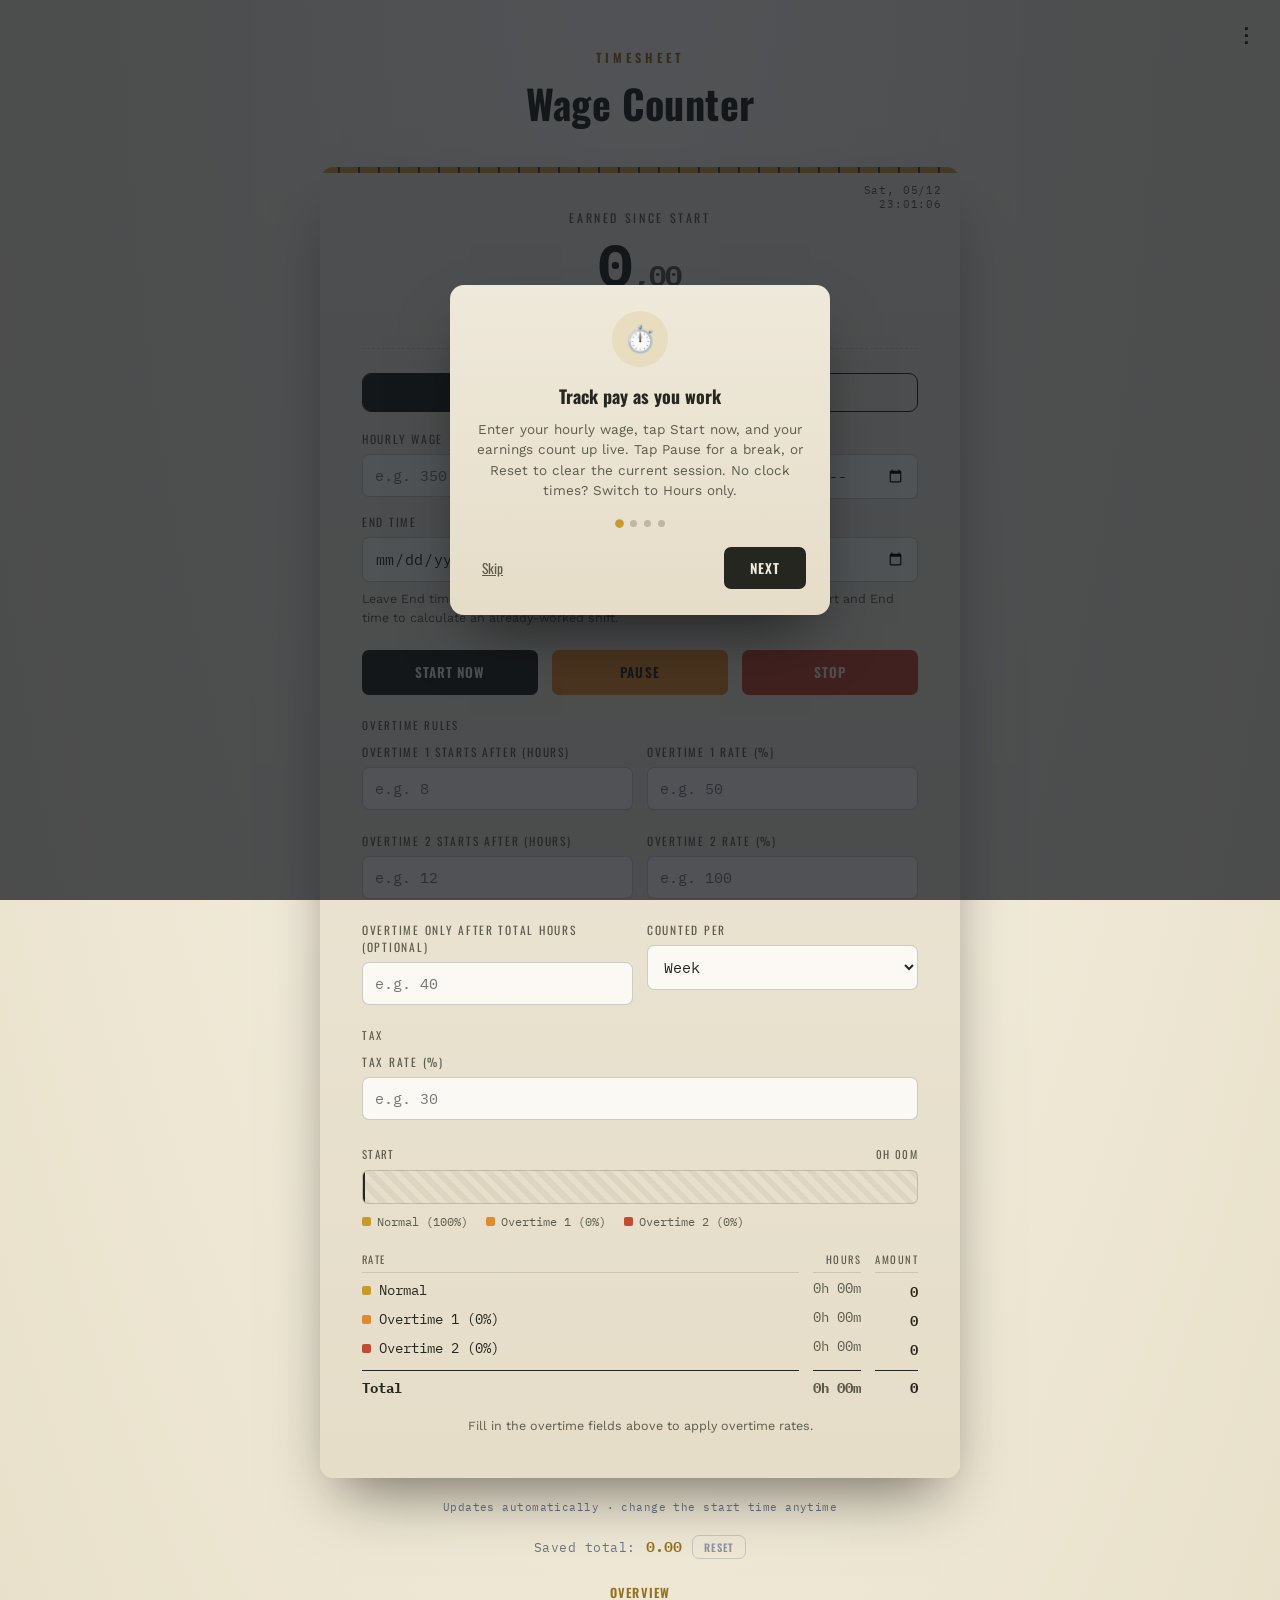
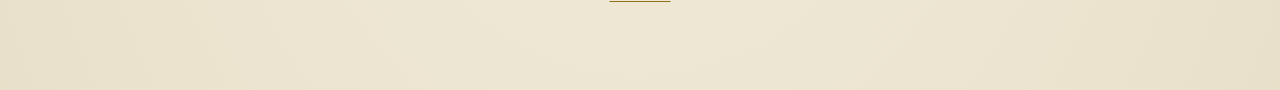
==== commit 1f7aa595: "Add files via upload" ====
--- a/android/app/src/main/assets/www/index.html
+++ b/android/app/src/main/assets/www/index.html
@@ -750,6 +750,24 @@
   .cost-hint{ font-size:12px; color: var(--ink-soft); text-align:center; margin: 6px 0 12px; }
   .cost-add-row{ display:flex; gap:8px; margin-bottom:10px; }
   .cost-add-row button{ flex:1; }
+  .pick-head{ display:flex; justify-content:space-between; align-items:center; margin: 4px 0 6px; }
+  .pick-head .section-label{ margin:0; }
+  .pick-links button{ width:auto; background:none; color: var(--ink-soft); text-decoration:underline; text-underline-offset:3px; padding:4px 6px; font-size:11.5px; letter-spacing:0.05em; }
+  .pick-links button:hover{ background:none; color: var(--ink); }
+  .pick-list{ max-height: 240px; overflow-y:auto; margin-bottom: 14px; }
+  .pick-row{
+    width:100%; display:flex; align-items:center; gap:10px; text-align:left;
+    background: linear-gradient(180deg, var(--paper) 0%, var(--paper-2) 100%); color: var(--ink);
+    border:2px solid transparent; border-radius:10px; padding:9px 12px; margin-bottom:6px;
+    text-transform:none; letter-spacing:normal; font-weight:400; font-size:13.5px;
+  }
+  .pick-row:hover{ background: linear-gradient(180deg, var(--paper) 0%, var(--paper-2) 100%); }
+  .pick-row.on{ border-color: var(--brass); }
+  .pick-row .pk-box{ font-size:18px; line-height:1; color: var(--ink-soft); }
+  .pick-row.on .pk-box{ color: var(--brass); }
+  .pick-row .pk-main{ flex:1; min-width:0; }
+  .pick-row .pk-sub{ font-size:11.5px; color: var(--ink-soft); }
+  .pick-row .pk-amt{ font-family:'IBM Plex Mono',monospace; font-weight:600; }
   .cost-empty{ text-align:center; color: var(--ink-soft); font-size:13px; padding:10px 0; }
 </style>
 </head>
@@ -954,6 +972,12 @@
       <div class="sub" id="costPayoutSub"></div>
       <div class="sub" id="costLeft"></div>
     </div>
+
+    <div class="pick-head">
+      <p class="section-label">Weeks to count</p>
+      <span class="pick-links"><button type="button" id="pickAllBtn">All</button><button type="button" id="pickNoneBtn">None</button></span>
+    </div>
+    <div class="pick-list" id="pickList"></div>
 
     <div class="cost-card" id="fixedCard">
       <div class="cost-head">
@@ -2543,13 +2567,15 @@
   const costsView = document.getElementById('costsView');
   const costsBtn = document.getElementById('costsBtn');
   const costsToggleBtn = document.getElementById('costsToggleBtn');
-  let costs = { enabled:false, fixed:[], items:[] };
+  let costs = { enabled:false, fixed:[], items:[], weeks:[], colls:[] };
   try{
     const c = JSON.parse(localStorage.getItem(COSTS_KEY) || 'null');
     if(c && typeof c === 'object'){
       costs.enabled = !!c.enabled;
       costs.fixed = Array.isArray(c.fixed) ? c.fixed.filter(x => x && x.amount > 0) : [];
       costs.items = Array.isArray(c.items) ? c.items.filter(x => x && x.amount > 0) : [];
+      costs.weeks = Array.isArray(c.weeks) ? c.weeks.filter(x => typeof x === 'string') : [];
+      costs.colls = Array.isArray(c.colls) ? c.colls.filter(x => typeof x === 'string') : [];
     }
   }catch(e){}
   function persistCosts(){ try{ localStorage.setItem(COSTS_KEY, JSON.stringify(costs)); }catch(e){} }
@@ -2559,9 +2585,22 @@
   }
   function toCents(v){ return Math.round(v * 100); }
 
+  // gross amount (from Overview) of the weeks / saved collections picked on the Costs page
+  function costsGross(){
+    const keys = new Set(getAllWeekKeys());
+    let g = 0, n = 0;
+    costs.weeks.forEach(wk => { if(keys.has(wk)){ g += getWeekAggregate(wk).amount; n++; } });
+    costs.colls.forEach(id => {
+      const c = collections.find(x => x.id === id);
+      if(c){ g += c.weeks.reduce((a,w) => a + w.amount, 0); n++; }
+    });
+    return { gross: g, n };
+  }
+
   function computeCosts(){
     const pct = getTaxPct();
-    const payoutC = Math.round(savedTotal * (1 - pct/100) * 100);
+    const cg = costsGross();
+    const payoutC = Math.round(cg.gross * (1 - pct/100) * 100);
     const fixedC = costs.fixed.reduce((a,x) => a + toCents(x.amount), 0);
     const fixedGreen = payoutC >= fixedC;
     let left = fixedGreen ? payoutC - fixedC : 0;
@@ -2574,15 +2613,18 @@
       blocked = true;
       return st;
     });
-    return { pct, payoutC, fixedC, fixedGreen, fixedToGo: Math.max(0, fixedC - payoutC), leftC: left, itemStates };
+    return { pct, gross: cg.gross, n: cg.n, payoutC, fixedC, fixedGreen, fixedToGo: Math.max(0, fixedC - payoutC), leftC: left, itemStates };
   }
 
   function renderCosts(){
     const r = computeCosts();
     document.getElementById('costPayout').textContent = money2(r.payoutC);
-    document.getElementById('costPayoutSub').textContent = r.pct > 0
-      ? 'payout after ' + r.pct + '% tax'
-      : 'No tax rate set — full amount counts as payout';
+    document.getElementById('costPayoutSub').textContent = r.n === 0
+      ? 'Pick the weeks to count below'
+      : (r.pct > 0
+        ? r.n + (r.n === 1 ? ' week' : ' weeks/saved') + ' · ' + fmtMoney0(r.gross) + ' − ' + r.pct + '% tax'
+        : r.n + (r.n === 1 ? ' week' : ' weeks/saved') + ' · no tax rate set, full amount counts as payout');
+    renderPickList();
     const leftEl = document.getElementById('costLeft');
     const allGreen = r.fixedGreen && r.itemStates.every(x => x.green);
     leftEl.textContent = allGreen ? ('left over: ' + money2(r.leftC)) : '';
@@ -2621,6 +2663,52 @@
     }
     document.getElementById('costHint').style.display = costs.items.length > 1 ? '' : 'none';
   }
+
+  function renderPickList(){
+    const box = document.getElementById('pickList');
+    const weekKeys = getAllWeekKeys().sort().reverse();
+    if(!weekKeys.length && !collections.length){
+      box.innerHTML = '<div class="cost-empty">No weeks in Overview yet.</div>';
+      return;
+    }
+    const pct = getTaxPct();
+    let html = '';
+    weekKeys.forEach(wk => {
+      const agg = getWeekAggregate(wk);
+      const [y, w] = wk.split('-W');
+      const on = costs.weeks.includes(wk);
+      const start = weekKeyToMonday(wk), end = new Date(start); end.setDate(end.getDate() + 6);
+      html += '<button type="button" class="pick-row' + (on ? ' on' : '') + '" data-pick="week" data-key="' + wk + '">' +
+        '<span class="pk-box">' + (on ? '☑' : '☐') + '</span>' +
+        '<span class="pk-main">Week ' + parseInt(w,10) + ' · ' + y + '<div class="pk-sub">' + fmtShortDate(start) + ' – ' + fmtShortDate(end) + '</div></span>' +
+        '<span class="pk-amt">' + fmtMoney0(pct > 0 ? taxSplit(agg.amount).net : agg.amount) + '</span></button>';
+    });
+    collections.slice().reverse().forEach(c => {
+      const amt = c.weeks.reduce((a,x) => a + x.amount, 0);
+      const on = costs.colls.includes(c.id);
+      html += '<button type="button" class="pick-row' + (on ? ' on' : '') + '" data-pick="coll" data-key="' + c.id + '">' +
+        '<span class="pk-box">' + (on ? '☑' : '☐') + '</span>' +
+        '<span class="pk-main">' + escapeHtml(c.name) + '<div class="pk-sub">Saved · ' + c.weeks.length + (c.weeks.length === 1 ? ' week' : ' weeks') + '</div></span>' +
+        '<span class="pk-amt">' + fmtMoney0(pct > 0 ? taxSplit(amt).net : amt) + '</span></button>';
+    });
+    box.innerHTML = html;
+  }
+  document.getElementById('pickList').addEventListener('click', (e) => {
+    const b = e.target.closest('[data-pick]');
+    if(!b) return;
+    const arr = b.dataset.pick === 'week' ? costs.weeks : costs.colls;
+    const i = arr.indexOf(b.dataset.key);
+    if(i >= 0) arr.splice(i, 1); else arr.push(b.dataset.key);
+    persistCosts(); renderCosts();
+  });
+  document.getElementById('pickAllBtn').addEventListener('click', () => {
+    costs.weeks = getAllWeekKeys(); costs.colls = collections.map(c => c.id);
+    persistCosts(); renderCosts();
+  });
+  document.getElementById('pickNoneBtn').addEventListener('click', () => {
+    costs.weeks = []; costs.colls = [];
+    persistCosts(); renderCosts();
+  });
 
   function applyCostsEnabled(){
     costsBtn.style.display = costs.enabled ? '' : 'none';
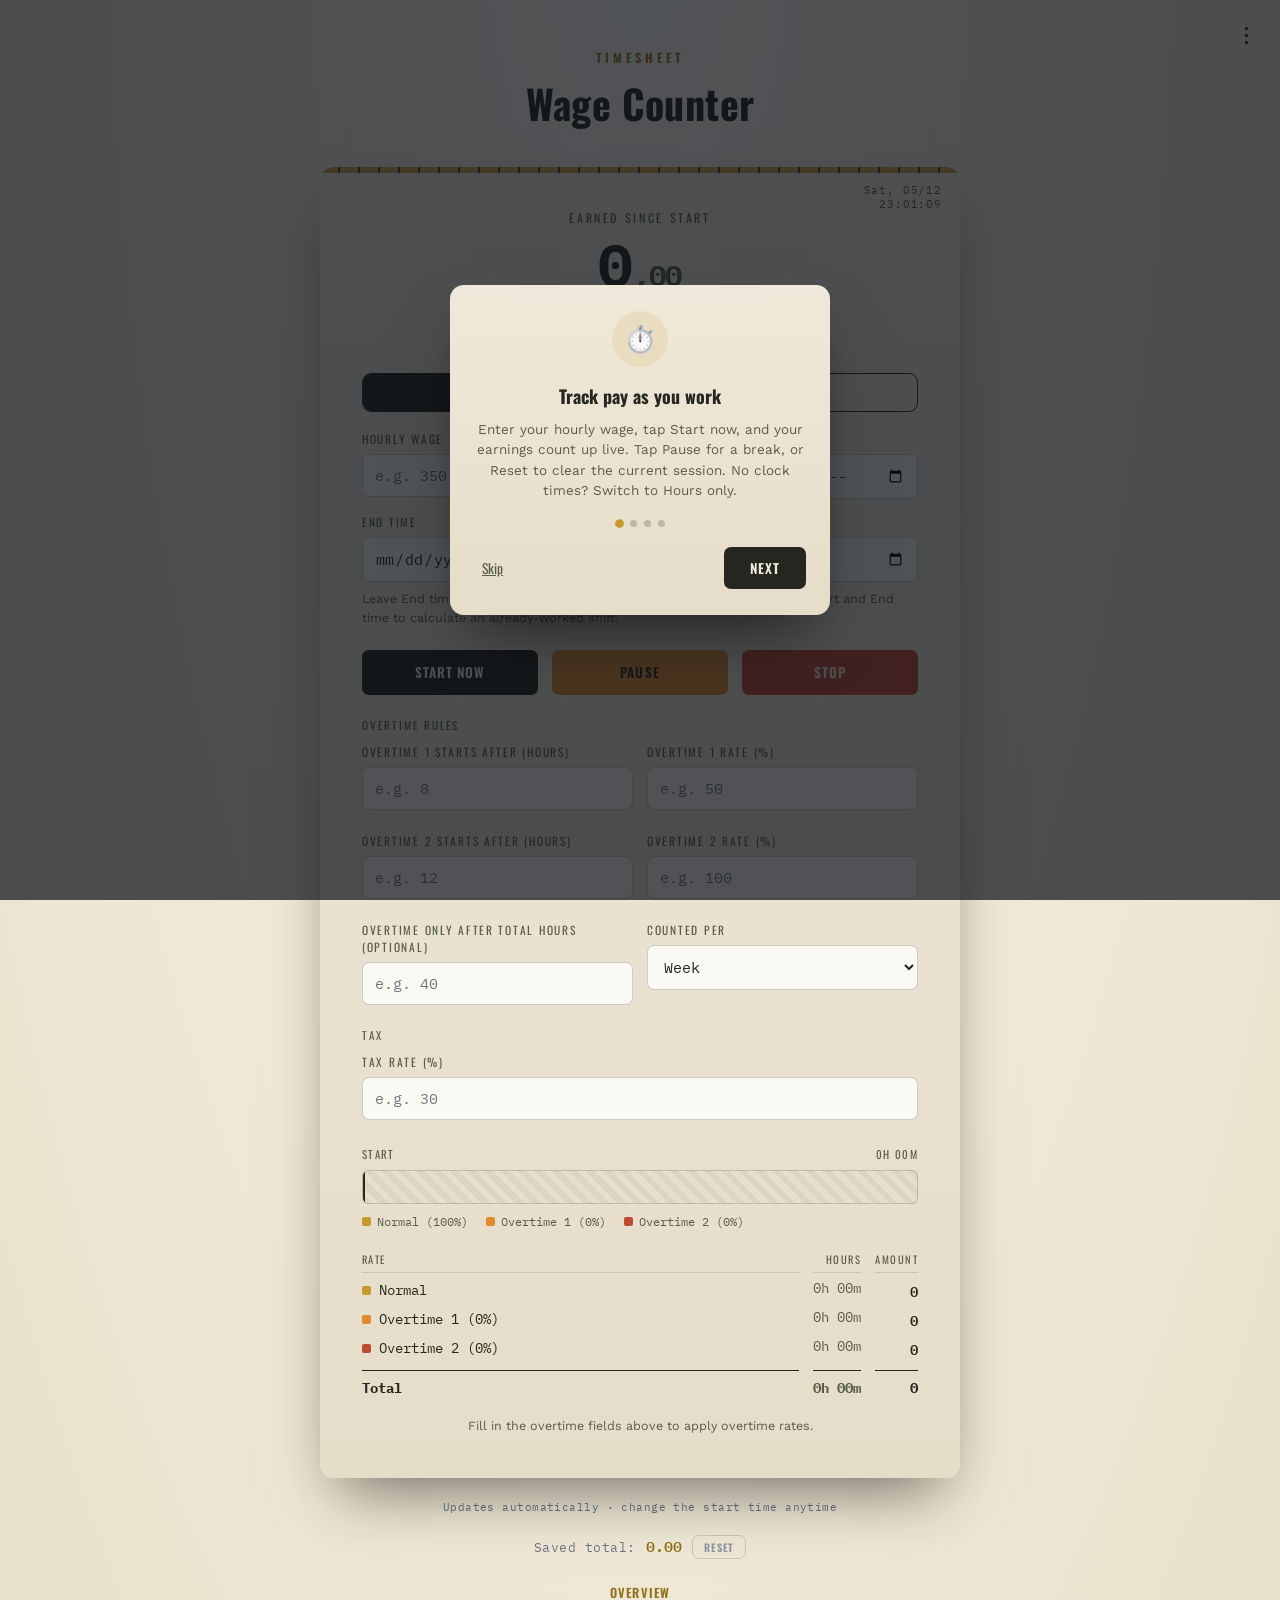
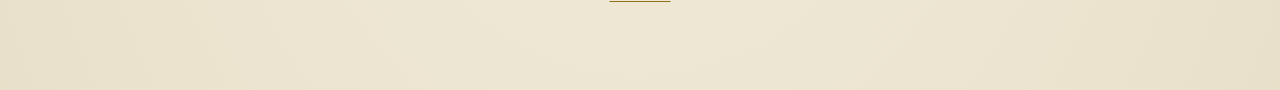
==== commit 3750ef10: "Add files via upload" ====
--- a/android/app/src/main/assets/www/index.html
+++ b/android/app/src/main/assets/www/index.html
@@ -768,6 +768,19 @@
   .pick-row .pk-main{ flex:1; min-width:0; }
   .pick-row .pk-sub{ font-size:11.5px; color: var(--ink-soft); }
   .pick-row .pk-amt{ font-family:'IBM Plex Mono',monospace; font-weight:600; }
+  .fixed-note{ font-size:11.5px; color: var(--ink-soft); margin-top:6px; }
+  #lockBtn:disabled{ opacity:0.4; cursor:default; }
+  .lock-hint{ font-size:12px; color: var(--ink-soft); text-align:center; margin: -2px 0 12px; min-height:1em; }
+  .lock-card .lock-items{ margin:8px 0 4px; border-top:1px dashed rgba(128,128,128,0.4); padding-top:6px; }
+  .lock-row{ display:flex; justify-content:space-between; gap:10px; font-size:13.5px; padding:2px 0; }
+  .fix-badge{ font-size:10px; letter-spacing:0.06em; text-transform:uppercase; background: var(--brass); color: var(--ink); border-radius:6px; padding:1px 6px; margin-left:6px; vertical-align:middle; }
+  .lock-actions{ display:flex; gap:6px; flex-wrap:wrap; margin-top:8px; }
+  .lock-actions button{ flex:1; min-width:96px; padding:9px 8px; font-size:11.5px; }
+  .lock-actions button.armed{ background: var(--rust); color:#fff; }
+  .hist-card{ opacity:0.9; border-color: rgba(128,128,128,0.5); background: rgba(128,128,128,0.08); }
+  .cost-card.hist-card .cost-state{ color: var(--ink-soft); }
+  .modal-box .lock-check{ display:flex; align-items:center; gap:10px; text-transform:none; letter-spacing:normal; font-size:13.5px; margin: 12px 0 16px; }
+  .modal-box .lock-check input{ width:auto; margin:0; }
   .cost-empty{ text-align:center; color: var(--ink-soft); font-size:13px; padding:10px 0; }
 </style>
 </head>
@@ -986,6 +999,7 @@
       </div>
       <div class="cost-state" id="fixedState"></div>
       <div class="fixed-list" id="fixedList"></div>
+      <div class="fixed-note" id="fixedNote">↻ Fixed costs repeat every pay period and are counted again after you lock.</div>
     </div>
     <div class="cost-add-row">
       <button type="button" id="addFixedBtn" class="btn-add">+ Add fixed cost</button>
@@ -996,6 +1010,25 @@
     <div class="cost-hint" id="costHint">Drag ☰ to reorder — the top one turns green first.</div>
     <div class="cost-add-row">
       <button type="button" id="addItemBtn" class="btn-add">+ Add item</button>
+    </div>
+    <div class="cost-add-row">
+      <button type="button" id="lockBtn">🔒 Lock green costs</button>
+    </div>
+    <div class="lock-hint" id="lockHint"></div>
+    <div id="lockedSection"></div>
+  </div>
+</div>
+
+<div class="modal-overlay" id="lockModal">
+  <div class="modal-box">
+    <h3>Lock green costs</h3>
+    <p id="lockText"></p>
+    <label for="lockName">Name (e.g. month)</label>
+    <input type="text" id="lockName" placeholder="e.g. November">
+    <label class="lock-check" id="lockCarryRow"><input type="checkbox" id="lockCarry" checked><span id="lockCarryText"></span></label>
+    <div class="modal-actions">
+      <button id="lockConfirmBtn">Lock</button>
+      <button id="lockCancelBtn" class="modal-cancel">Cancel</button>
     </div>
   </div>
 </div>
@@ -1306,7 +1339,6 @@
       totalPausedMs = s.totalPausedMs || 0;
       inputMode = s.inputMode === 'hours' ? 'hours' : 'times';
       if(s.hours) hoursInput.value = s.hours;
-      if(s.hoursDate) hoursDate.value = s.hoursDate;
       if(s.taxPct !== undefined && s.taxPct !== '') taxPctInput.value = s.taxPct;
       if(s.periodHours) periodHoursInput.value = s.periodHours;
       if(s.periodType === 'month') periodTypeInput.value = 'month';
@@ -1381,6 +1413,16 @@
     modeToggle.querySelectorAll('.mode-btn').forEach(b => b.classList.toggle('active', b.dataset.mode === inputMode));
     if(!hoursDate.value) hoursDate.value = toLocalInputValue(new Date()).slice(0,10);
   }
+  // hours-only mode: always start on today's date, and refresh it when the app
+  // is reopened (as long as no hours are being typed in)
+  function setHoursDateToday(){
+    hoursDate.value = toLocalInputValue(new Date()).slice(0,10);
+  }
+  document.addEventListener('visibilitychange', () => {
+    if(document.visibilityState === 'visible' && hoursInput.value === ''){
+      setHoursDateToday(); saveState(); render();
+    }
+  });
 
   modeToggle.addEventListener('click', (e) => {
     const btn = e.target.closest('.mode-btn');
@@ -2567,7 +2609,7 @@
   const costsView = document.getElementById('costsView');
   const costsBtn = document.getElementById('costsBtn');
   const costsToggleBtn = document.getElementById('costsToggleBtn');
-  let costs = { enabled:false, fixed:[], items:[], weeks:[], colls:[] };
+  let costs = { enabled:false, fixed:[], items:[], weeks:[], colls:[], periods:[], paidWeeks:[], paidColls:[], carryC:0 };
   try{
     const c = JSON.parse(localStorage.getItem(COSTS_KEY) || 'null');
     if(c && typeof c === 'object'){
@@ -2576,6 +2618,10 @@
       costs.items = Array.isArray(c.items) ? c.items.filter(x => x && x.amount > 0) : [];
       costs.weeks = Array.isArray(c.weeks) ? c.weeks.filter(x => typeof x === 'string') : [];
       costs.colls = Array.isArray(c.colls) ? c.colls.filter(x => typeof x === 'string') : [];
+      costs.periods = Array.isArray(c.periods) ? c.periods.filter(p => p && Array.isArray(p.items)) : [];
+      costs.paidWeeks = Array.isArray(c.paidWeeks) ? c.paidWeeks.filter(x => typeof x === 'string') : [];
+      costs.paidColls = Array.isArray(c.paidColls) ? c.paidColls.filter(x => typeof x === 'string') : [];
+      costs.carryC = c.carryC > 0 ? Math.round(c.carryC) : 0;
     }
   }catch(e){}
   function persistCosts(){ try{ localStorage.setItem(COSTS_KEY, JSON.stringify(costs)); }catch(e){} }
@@ -2586,21 +2632,47 @@
   function toCents(v){ return Math.round(v * 100); }
 
   // gross amount (from Overview) of the weeks / saved collections picked on the Costs page
+  // weeks / collections already used by a locked or paid period
+  function consumedWeeks(){
+    const set = new Set(costs.paidWeeks);
+    costs.periods.forEach(p => (p.weeks || []).forEach(w => set.add(w)));
+    return set;
+  }
+  function consumedColls(){
+    const set = new Set(costs.paidColls);
+    costs.periods.forEach(p => (p.colls || []).forEach(c => set.add(c.id)));
+    return set;
+  }
   function costsGross(){
     const keys = new Set(getAllWeekKeys());
-    let g = 0, n = 0;
-    costs.weeks.forEach(wk => { if(keys.has(wk)){ g += getWeekAggregate(wk).amount; n++; } });
+    const usedW = consumedWeeks(), usedC = consumedColls();
+    let g = 0;
+    const ws = [], cs = [];
+    costs.weeks.forEach(wk => { if(keys.has(wk) && !usedW.has(wk)){ g += getWeekAggregate(wk).amount; ws.push(wk); } });
     costs.colls.forEach(id => {
       const c = collections.find(x => x.id === id);
-      if(c){ g += c.weeks.reduce((a,w) => a + w.amount, 0); n++; }
+      if(c && !usedC.has(id)){ g += c.weeks.reduce((a,w) => a + w.amount, 0); cs.push({ id, name: c.name }); }
     });
-    return { gross: g, n };
+    return { gross: g, n: ws.length + cs.length, ws, cs };
+  }
+  function weeksLabel(weeks, colls){
+    const ks = (weeks || []).slice().sort();
+    let t = '';
+    if(ks.length === 1){ const [y,w] = ks[0].split('-W'); t = 'Week ' + parseInt(w,10) + ' · ' + y; }
+    else if(ks.length > 1){
+      const [y1,w1] = ks[0].split('-W'), [y2,w2] = ks[ks.length-1].split('-W');
+      t = y1 === y2 ? 'Weeks ' + parseInt(w1,10) + '–' + parseInt(w2,10) + ' · ' + y1
+                    : 'Weeks ' + parseInt(w1,10) + ' (' + y1 + ')–' + parseInt(w2,10) + ' (' + y2 + ')';
+    }
+    const cn = (colls || []).map(c => c.name);
+    if(cn.length) t += (t ? ' + ' : '') + cn.join(', ');
+    return t || '—';
   }
 
   function computeCosts(){
     const pct = getTaxPct();
     const cg = costsGross();
-    const payoutC = Math.round(cg.gross * (1 - pct/100) * 100);
+    const payoutC = Math.round(cg.gross * (1 - pct/100) * 100) + costs.carryC;
     const fixedC = costs.fixed.reduce((a,x) => a + toCents(x.amount), 0);
     const fixedGreen = payoutC >= fixedC;
     let left = fixedGreen ? payoutC - fixedC : 0;
@@ -2613,18 +2685,20 @@
       blocked = true;
       return st;
     });
-    return { pct, gross: cg.gross, n: cg.n, payoutC, fixedC, fixedGreen, fixedToGo: Math.max(0, fixedC - payoutC), leftC: left, itemStates };
+    return { pct, gross: cg.gross, n: cg.n, ws: cg.ws, cs: cg.cs, payoutC, fixedC, fixedGreen, fixedToGo: Math.max(0, fixedC - payoutC), leftC: left, itemStates };
   }
 
   function renderCosts(){
     const r = computeCosts();
     document.getElementById('costPayout').textContent = money2(r.payoutC);
-    document.getElementById('costPayoutSub').textContent = r.n === 0
+    document.getElementById('costPayoutSub').textContent = (r.n === 0
       ? 'Pick the weeks to count below'
       : (r.pct > 0
         ? r.n + (r.n === 1 ? ' week' : ' weeks/saved') + ' · ' + fmtMoney0(r.gross) + ' − ' + r.pct + '% tax'
-        : r.n + (r.n === 1 ? ' week' : ' weeks/saved') + ' · no tax rate set, full amount counts as payout');
+        : r.n + (r.n === 1 ? ' week' : ' weeks/saved') + ' · no tax rate set, full amount counts as payout'))
+      + (costs.carryC > 0 ? ' · incl. ' + money2(costs.carryC) + ' carried over' : '');
     renderPickList();
+    renderLockArea(r);
     const leftEl = document.getElementById('costLeft');
     const allGreen = r.fixedGreen && r.itemStates.every(x => x.green);
     leftEl.textContent = allGreen ? ('left over: ' + money2(r.leftC)) : '';
@@ -2632,6 +2706,7 @@
     const fixedCard = document.getElementById('fixedCard');
     fixedCard.classList.toggle('green', r.fixedGreen);
     document.getElementById('fixedTotal').textContent = money2(r.fixedC);
+    document.getElementById('fixedNote').style.display = costs.fixed.length ? '' : 'none';
     document.getElementById('fixedState').textContent = r.fixedC === 0
       ? 'No fixed costs added yet'
       : (r.fixedGreen ? 'Covered ✓' : money2(r.fixedToGo) + ' to go');
@@ -2664,11 +2739,133 @@
     document.getElementById('costHint').style.display = costs.items.length > 1 ? '' : 'none';
   }
 
+  const sumC = list => list.reduce((a,x) => a + toCents(x.amount), 0);
+  let lockPlan = null;
+
+  function renderLockArea(r){
+    const greenItems = costs.items.filter((it,i) => r.itemStates[i].green);
+    const canLock = r.n > 0 && r.fixedGreen && (r.fixedC > 0 || greenItems.length > 0);
+    const btn = document.getElementById('lockBtn');
+    btn.disabled = !canLock;
+    document.getElementById('lockHint').textContent = canLock
+      ? 'Locks ' + greenItems.length + ' green item' + (greenItems.length === 1 ? '' : 's') + ' + fixed costs, and uses the picked weeks.'
+      : 'Pick weeks and cover your fixed costs to lock.';
+    lockPlan = canLock ? { r, greenItems } : null;
+
+    const box = document.getElementById('lockedSection');
+    const open = costs.periods.filter(p => !p.paid).slice().reverse();
+    const hist = costs.periods.filter(p => p.paid).slice().reverse();
+    const lastId = costs.periods.length ? costs.periods[costs.periods.length - 1].id : null;
+    const itemsHtml = p => p.items.map(x =>
+      '<div class="lock-row"><span>' + escapeHtml(x.name) + (x.fixed ? '<span class="fix-badge">Fixed</span>' : '') + '</span><span>' + money2(toCents(x.amount)) + '</span></div>').join('');
+    let html = '';
+    if(open.length){
+      html += '<p class="section-label">Locked</p>';
+      open.forEach(p => {
+        html += '<div class="cost-card green lock-card" data-pid="' + p.id + '">' +
+          '<div class="cost-head"><span class="cost-name">🔒 ' + escapeHtml(p.name) + '</span><span class="cost-amt">' + money2(p.lockedC) + '</span></div>' +
+          '<div class="cost-state">' + escapeHtml(weeksLabel(p.weeks, p.colls)) + ' · payout ' + money2(p.payoutC) + ' · left ' + money2(p.leftC) + '</div>' +
+          '<div class="lock-items">' + itemsHtml(p) + '</div>' +
+          '<div class="lock-actions">' +
+            '<button type="button" data-act="paid-save">Paid · keep</button>' +
+            '<button type="button" data-act="paid-del" data-arm="Confirm delete?">Paid · delete</button>' +
+            (p.id === lastId ? '<button type="button" data-act="unlock" data-arm="Confirm unlock?">Unlock</button>' : '') +
+          '</div></div>';
+      });
+    }
+    if(hist.length){
+      html += '<p class="section-label">Paid history</p>';
+      hist.forEach(p => {
+        html += '<div class="cost-card hist-card lock-card" data-pid="' + p.id + '">' +
+          '<div class="cost-head"><span class="cost-name">✓ ' + escapeHtml(p.name) + '</span><span class="cost-amt">' + money2(p.lockedC) + '</span></div>' +
+          '<div class="cost-state">' + escapeHtml(weeksLabel(p.weeks, p.colls)) + '</div>' +
+          '<div class="lock-items">' + itemsHtml(p) + '</div>' +
+          '<div class="lock-actions"><button type="button" data-act="hist-del" data-arm="Confirm delete?">Delete</button></div></div>';
+      });
+    }
+    box.innerHTML = html;
+  }
+
+  const lockModal = document.getElementById('lockModal');
+  document.getElementById('lockBtn').addEventListener('click', () => {
+    if(!lockPlan) return;
+    const { r, greenItems } = lockPlan;
+    const greenC = sumC(greenItems);
+    document.getElementById('lockText').textContent =
+      'Locks fixed costs (' + money2(r.fixedC) + ') and ' + greenItems.length + ' green item' + (greenItems.length === 1 ? '' : 's') +
+      ' (' + money2(greenC) + '). The picked weeks are used up. Fixed costs stay in the list for the next pay period.';
+    document.getElementById('lockName').value = new Date().toLocaleString('en-GB', { month:'long' });
+    const row = document.getElementById('lockCarryRow');
+    row.style.display = r.leftC > 0 ? '' : 'none';
+    document.getElementById('lockCarry').checked = true;
+    document.getElementById('lockCarryText').textContent = 'Carry over ' + money2(r.leftC) + ' left to the next period';
+    lockModal.classList.add('show');
+  });
+  document.getElementById('lockCancelBtn').addEventListener('click', () => lockModal.classList.remove('show'));
+  document.getElementById('lockConfirmBtn').addEventListener('click', () => {
+    if(!lockPlan) { lockModal.classList.remove('show'); return; }
+    const { r, greenItems } = lockPlan;
+    const name = document.getElementById('lockName').value.trim() || 'Locked';
+    const carry = document.getElementById('lockCarry').checked && r.leftC > 0;
+    const snapshot = [
+      ...costs.fixed.map(x => ({ name:x.name, amount:x.amount, fixed:true })),
+      ...greenItems.map(x => ({ name:x.name, amount:x.amount, fixed:false }))
+    ];
+    costs.periods.push({
+      id: newCostId(), name, paid:false,
+      weeks: r.ws, colls: r.cs,
+      payoutC: r.payoutC, carryInC: costs.carryC,
+      fixedC: r.fixedC, lockedC: r.fixedC + sumC(greenItems), leftC: r.leftC,
+      items: snapshot
+    });
+    const greenIds = new Set(greenItems.map(x => x.id));
+    costs.items = costs.items.filter(x => !greenIds.has(x.id));
+    costs.weeks = []; costs.colls = [];
+    costs.carryC = carry ? r.leftC : 0;
+    persistCosts();
+    lockModal.classList.remove('show');
+    renderCosts();
+  });
+
+  const lockArmed = {};
+  document.getElementById('lockedSection').addEventListener('click', (e) => {
+    const b = e.target.closest('[data-act]');
+    const card = e.target.closest('[data-pid]');
+    if(!b || !card) return;
+    const pid = card.dataset.pid, act = b.dataset.act, key = pid + act;
+    if(b.dataset.arm && !lockArmed[key]){
+      b.dataset.label = b.textContent; b.classList.add('armed'); b.textContent = b.dataset.arm;
+      lockArmed[key] = setTimeout(() => { delete lockArmed[key]; b.classList.remove('armed'); b.textContent = b.dataset.label; }, ARM_TIMEOUT_MS);
+      return;
+    }
+    if(lockArmed[key]){ clearTimeout(lockArmed[key]); delete lockArmed[key]; }
+    const i = costs.periods.findIndex(p => p.id === pid);
+    if(i < 0) return;
+    const p = costs.periods[i];
+    const markUsed = () => {
+      p.weeks.forEach(w => { if(!costs.paidWeeks.includes(w)) costs.paidWeeks.push(w); });
+      (p.colls || []).forEach(c => { if(!costs.paidColls.includes(c.id)) costs.paidColls.push(c.id); });
+    };
+    if(act === 'paid-save'){ markUsed(); p.paid = true; }
+    else if(act === 'paid-del'){ markUsed(); costs.periods.splice(i, 1); }
+    else if(act === 'hist-del'){ costs.periods.splice(i, 1); }
+    else if(act === 'unlock'){
+      if(i !== costs.periods.length - 1 || p.paid) return;
+      const back = p.items.filter(x => !x.fixed).map(x => ({ id:newCostId(), name:x.name, amount:x.amount }));
+      costs.items = back.concat(costs.items);
+      costs.carryC = p.carryInC || 0;
+      costs.periods.splice(i, 1);
+    }
+    persistCosts(); renderCosts();
+  });
+
   function renderPickList(){
     const box = document.getElementById('pickList');
-    const weekKeys = getAllWeekKeys().sort().reverse();
-    if(!weekKeys.length && !collections.length){
-      box.innerHTML = '<div class="cost-empty">No weeks in Overview yet.</div>';
+    const usedW = consumedWeeks(), usedC = consumedColls();
+    const weekKeys = getAllWeekKeys().filter(k => !usedW.has(k)).sort().reverse();
+    const collsLeft = collections.filter(c => !usedC.has(c.id));
+    if(!weekKeys.length && !collsLeft.length){
+      box.innerHTML = '<div class="cost-empty">No unused weeks in Overview.</div>';
       return;
     }
     const pct = getTaxPct();
@@ -2683,7 +2880,7 @@
         '<span class="pk-main">Week ' + parseInt(w,10) + ' · ' + y + '<div class="pk-sub">' + fmtShortDate(start) + ' – ' + fmtShortDate(end) + '</div></span>' +
         '<span class="pk-amt">' + fmtMoney0(pct > 0 ? taxSplit(agg.amount).net : agg.amount) + '</span></button>';
     });
-    collections.slice().reverse().forEach(c => {
+    collsLeft.slice().reverse().forEach(c => {
       const amt = c.weeks.reduce((a,x) => a + x.amount, 0);
       const on = costs.colls.includes(c.id);
       html += '<button type="button" class="pick-row' + (on ? ' on' : '') + '" data-pick="coll" data-key="' + c.id + '">' +
@@ -2702,7 +2899,8 @@
     persistCosts(); renderCosts();
   });
   document.getElementById('pickAllBtn').addEventListener('click', () => {
-    costs.weeks = getAllWeekKeys(); costs.colls = collections.map(c => c.id);
+    const uw = consumedWeeks(), uc = consumedColls();
+    costs.weeks = getAllWeekKeys().filter(k => !uw.has(k)); costs.colls = collections.filter(c => !uc.has(c.id)).map(c => c.id);
     persistCosts(); renderCosts();
   });
   document.getElementById('pickNoneBtn').addEventListener('click', () => {
